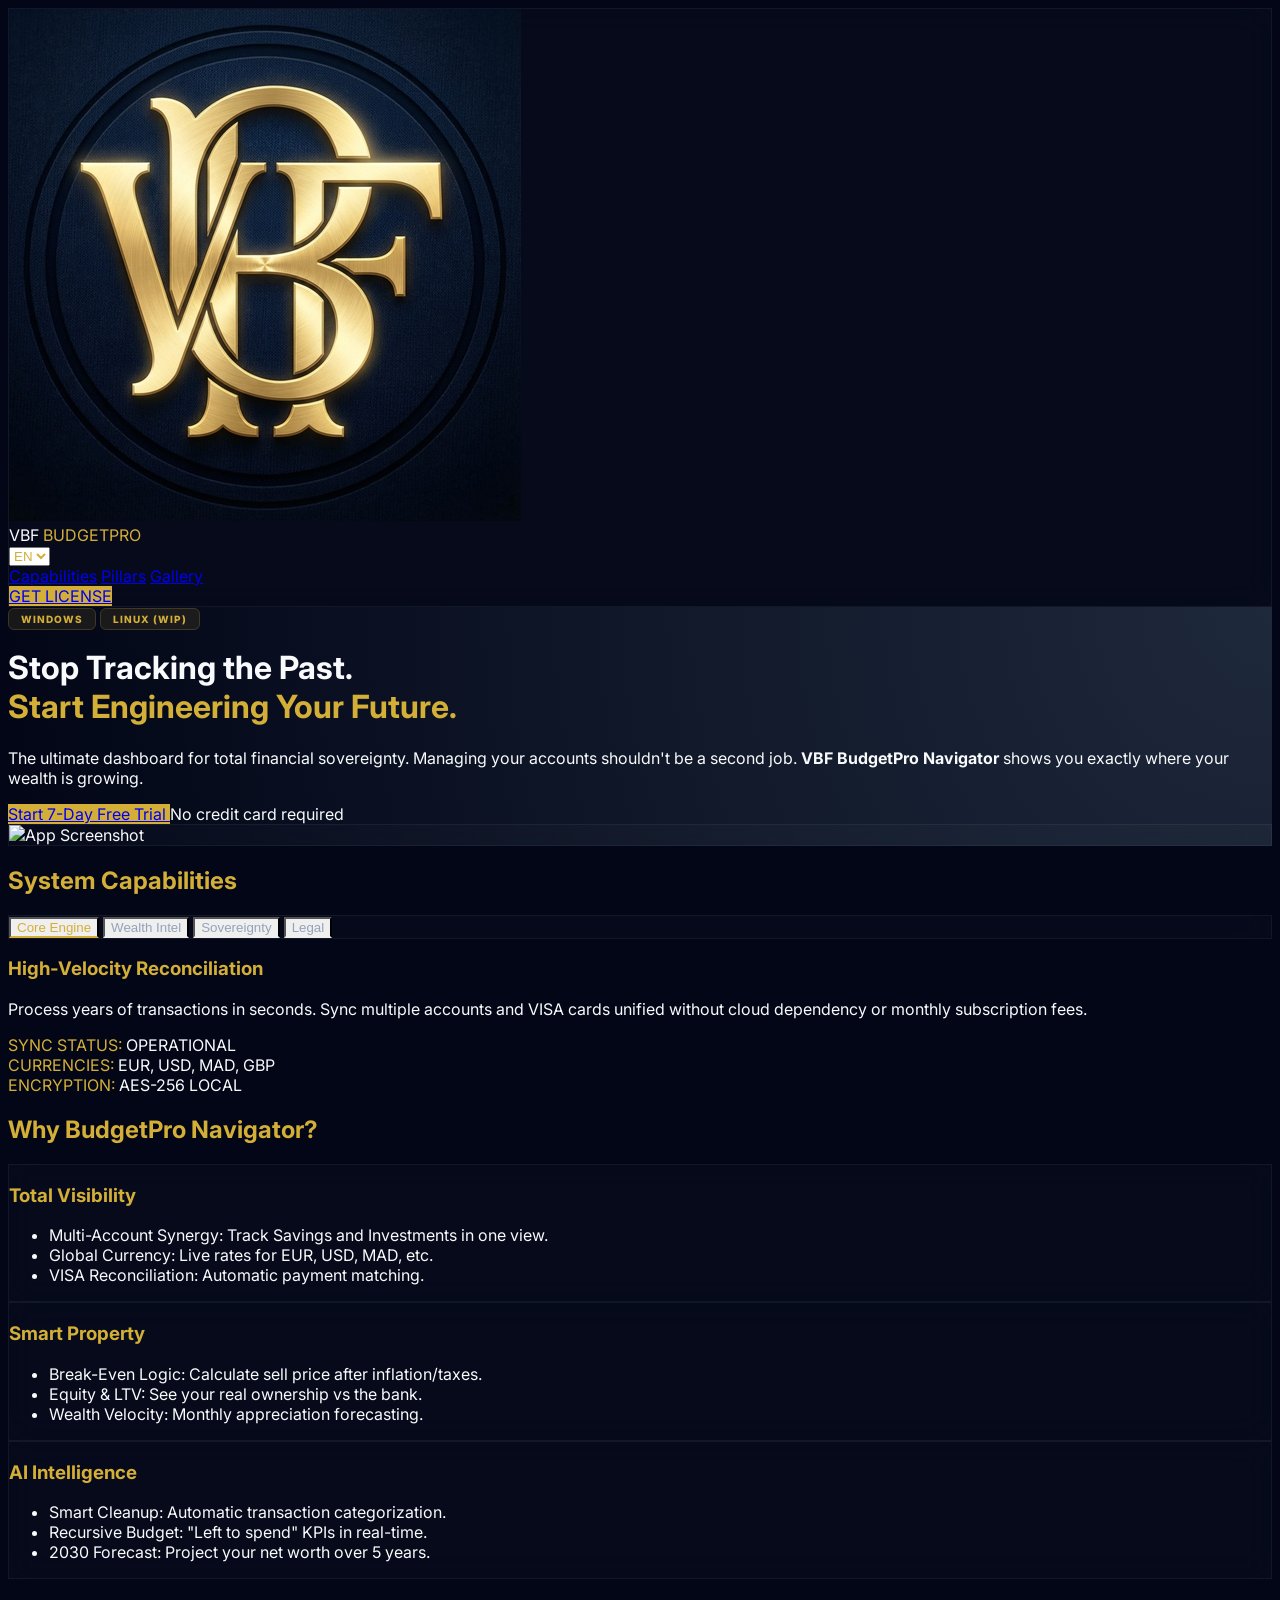
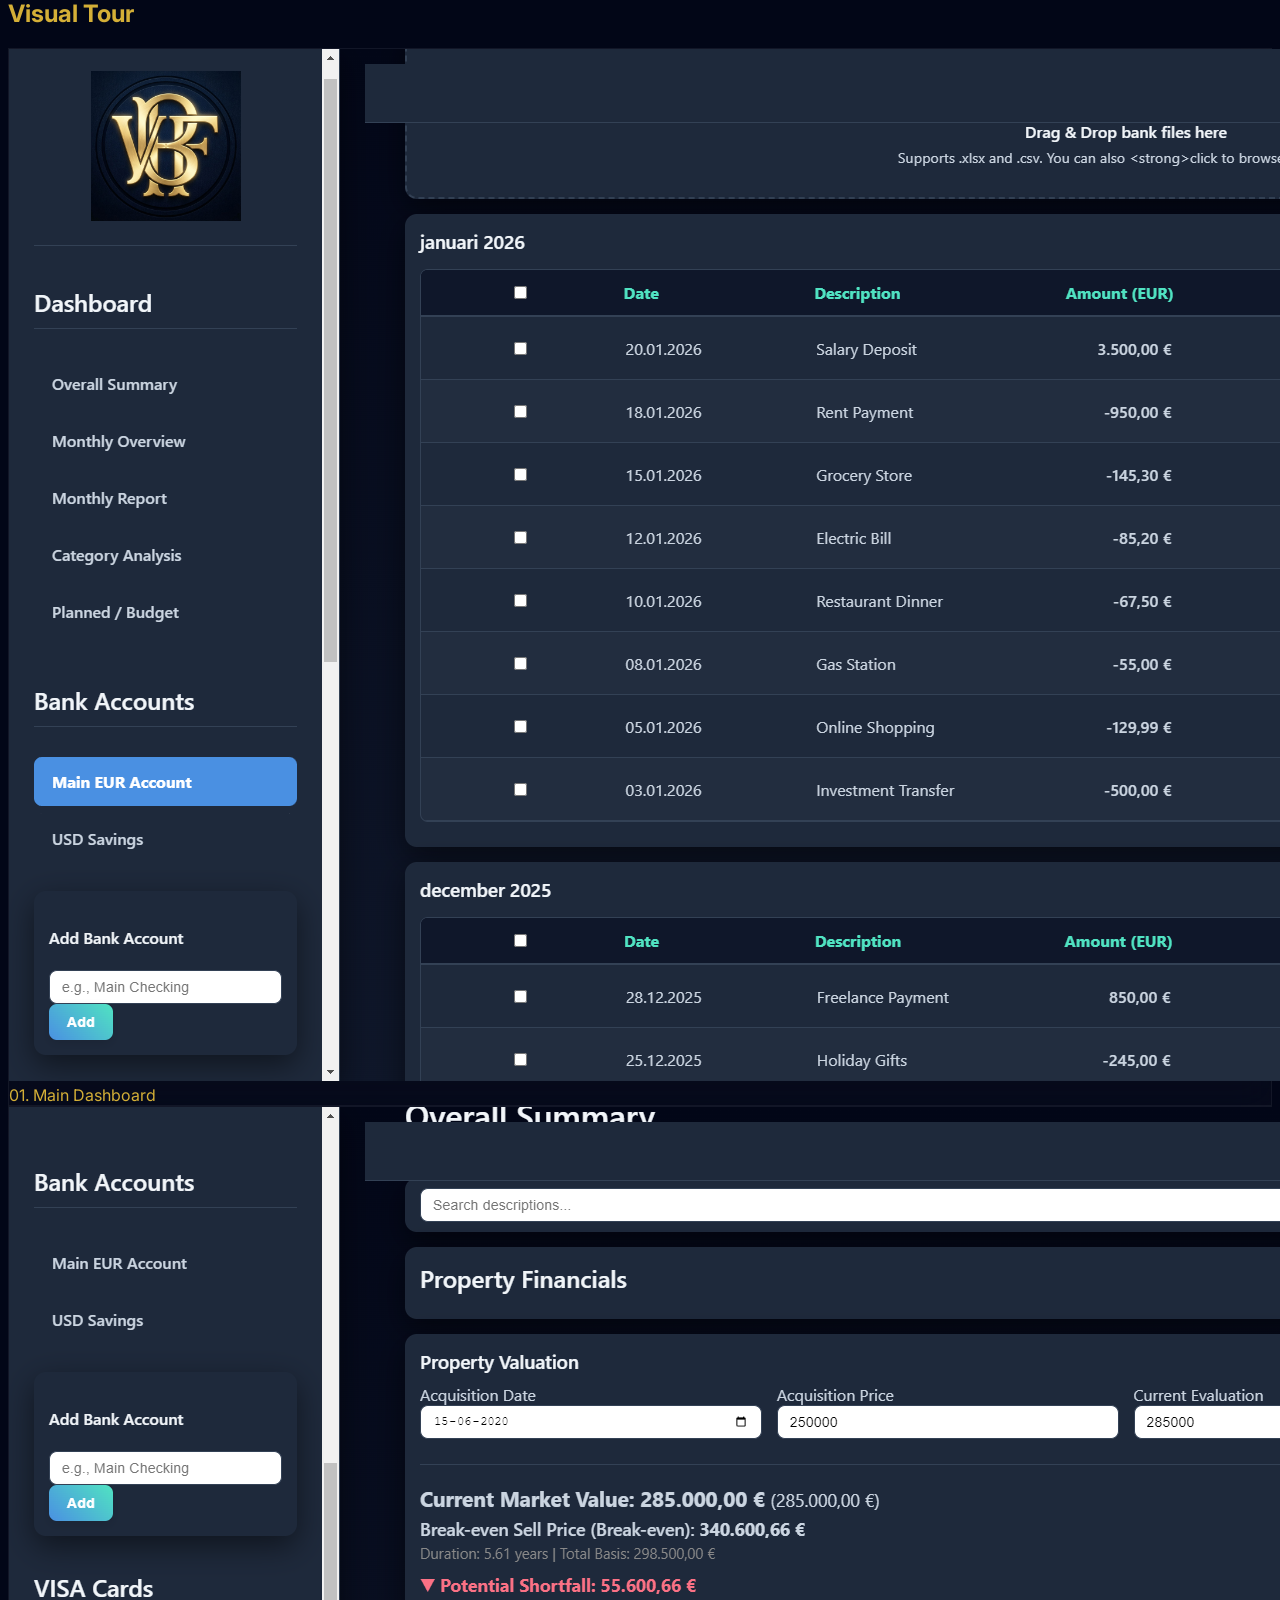
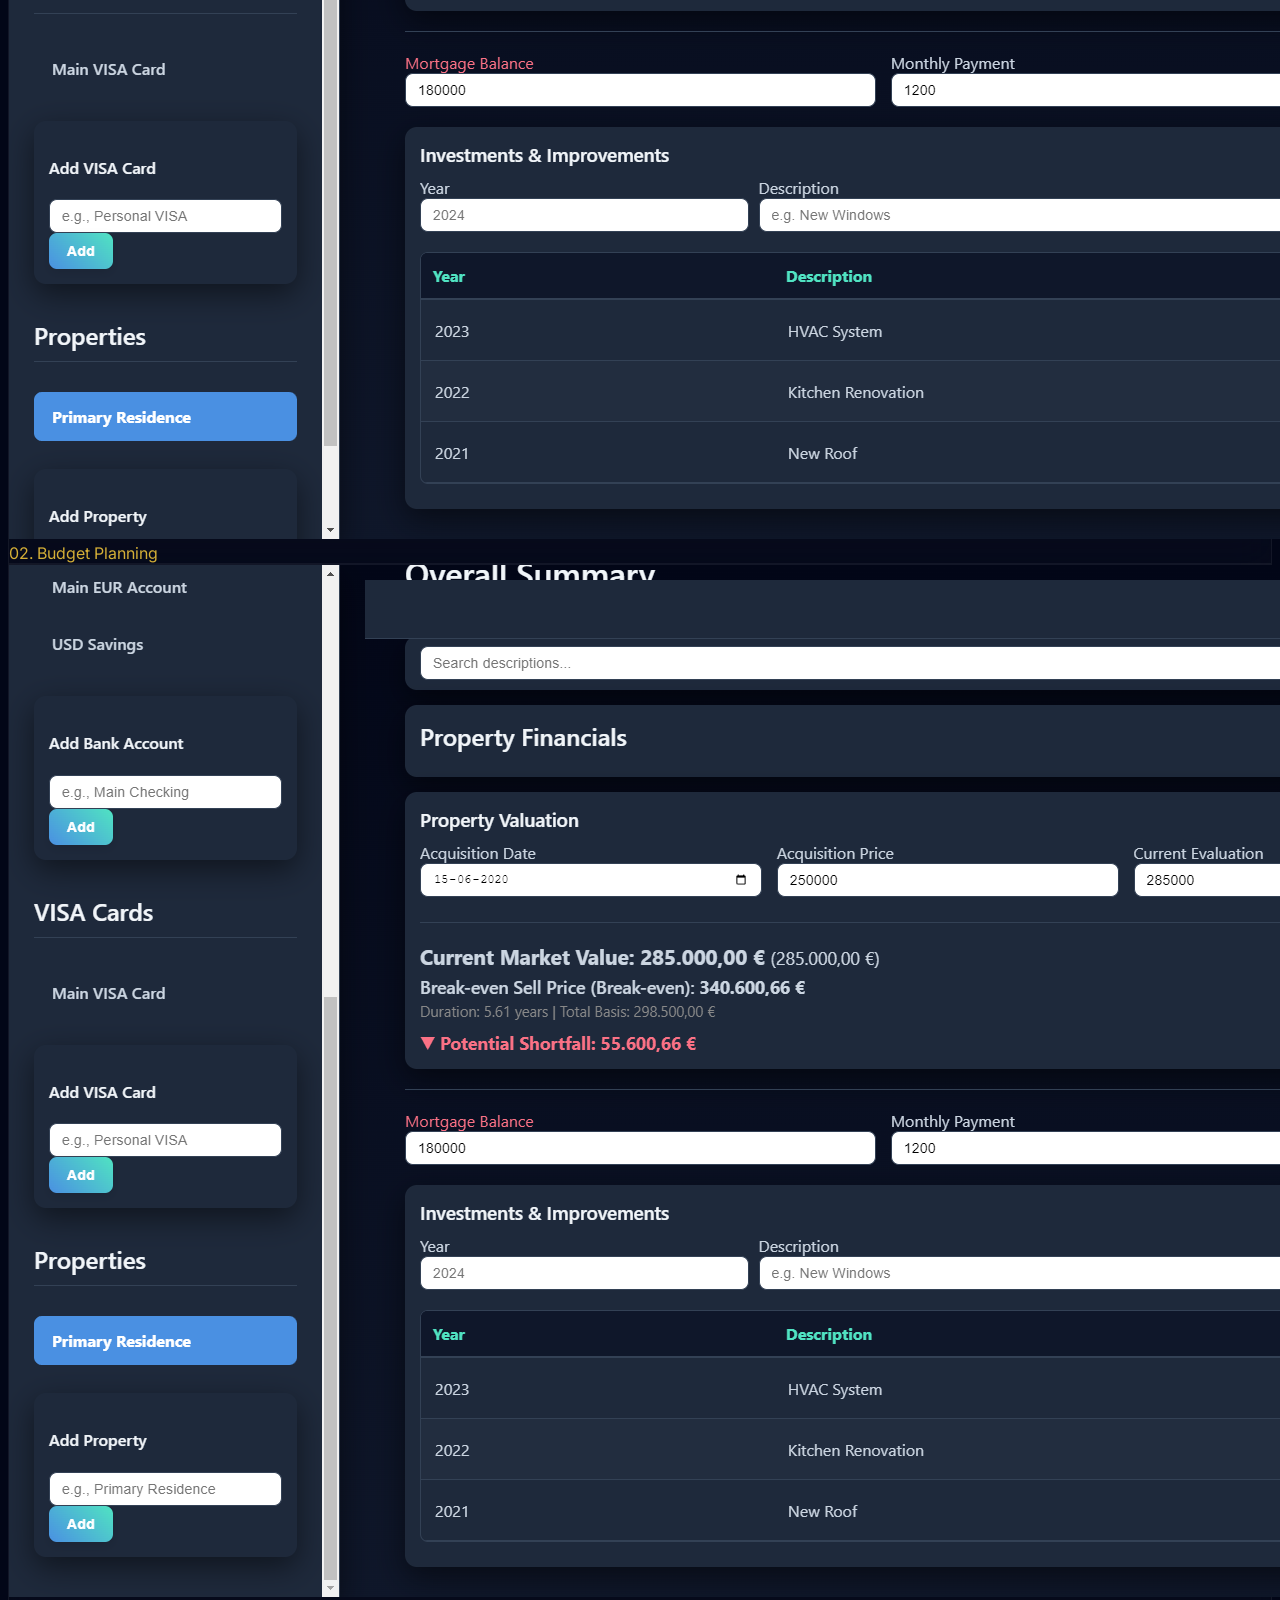
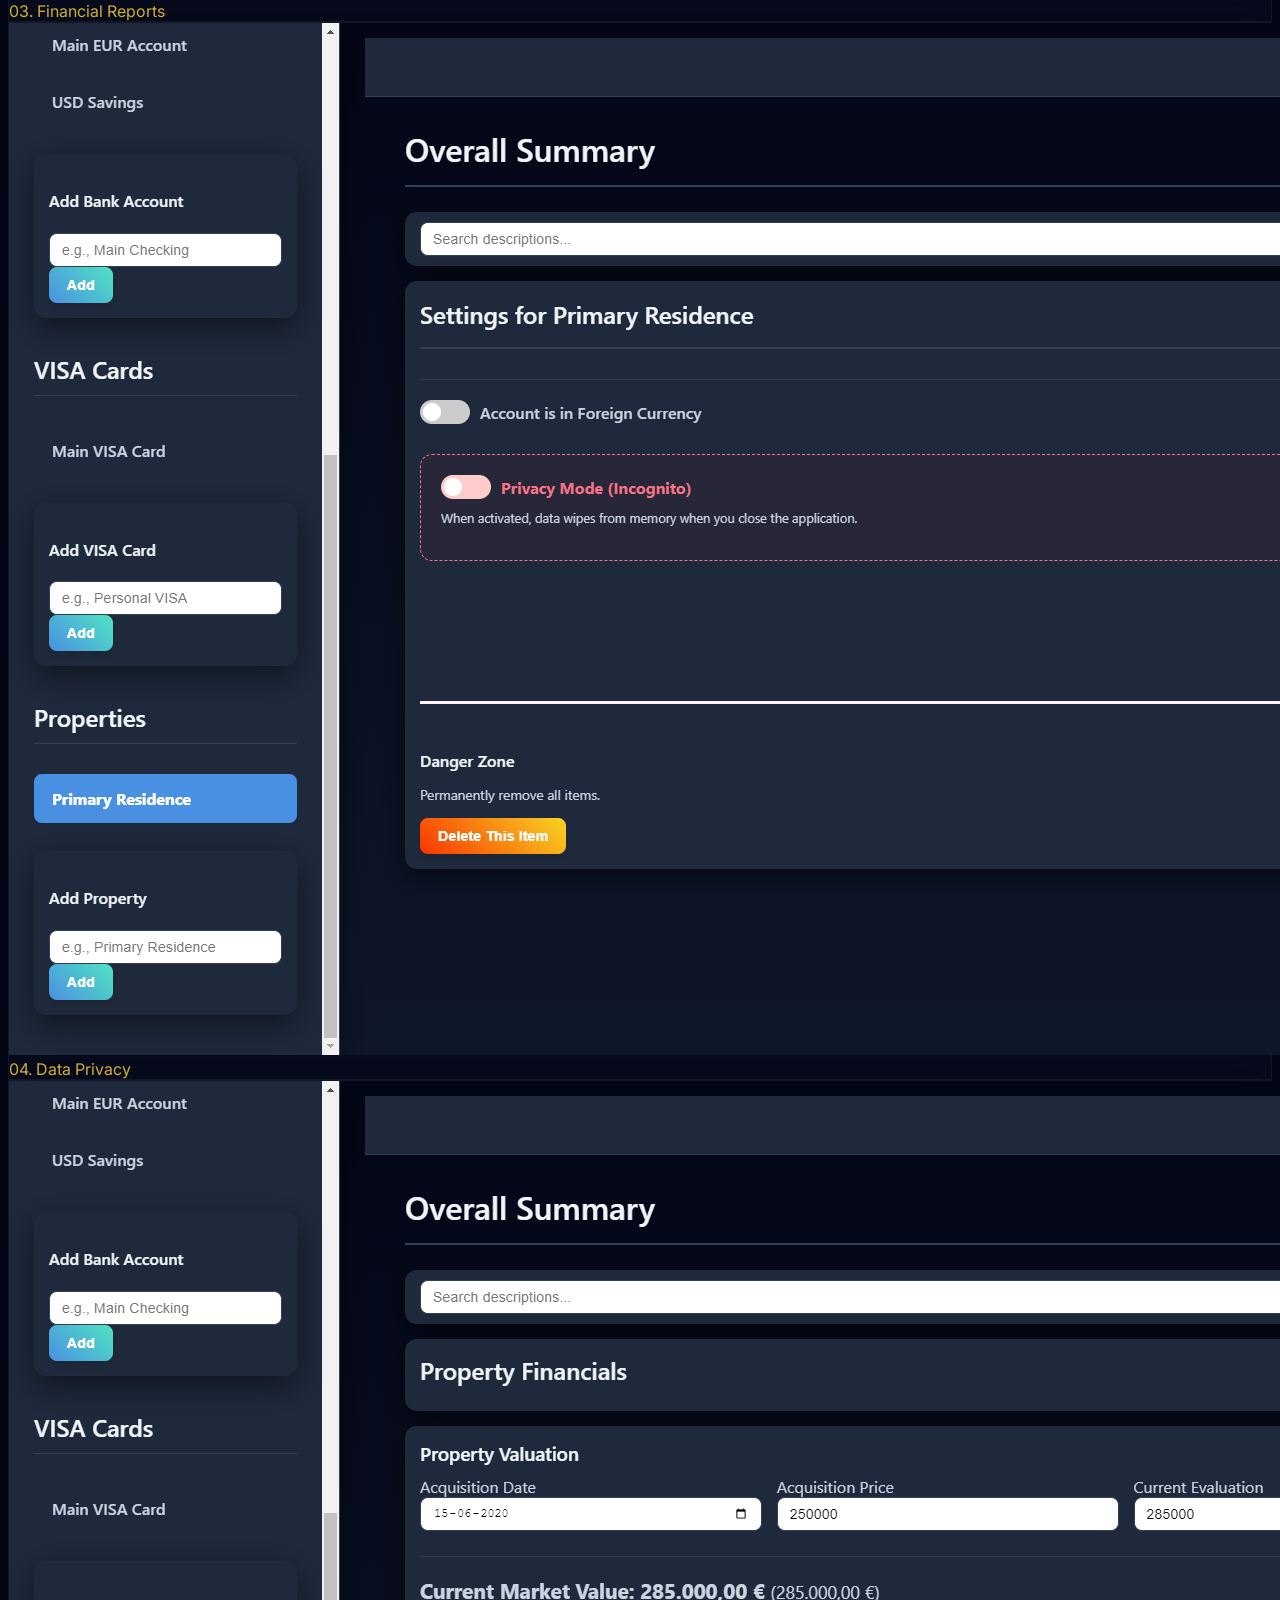
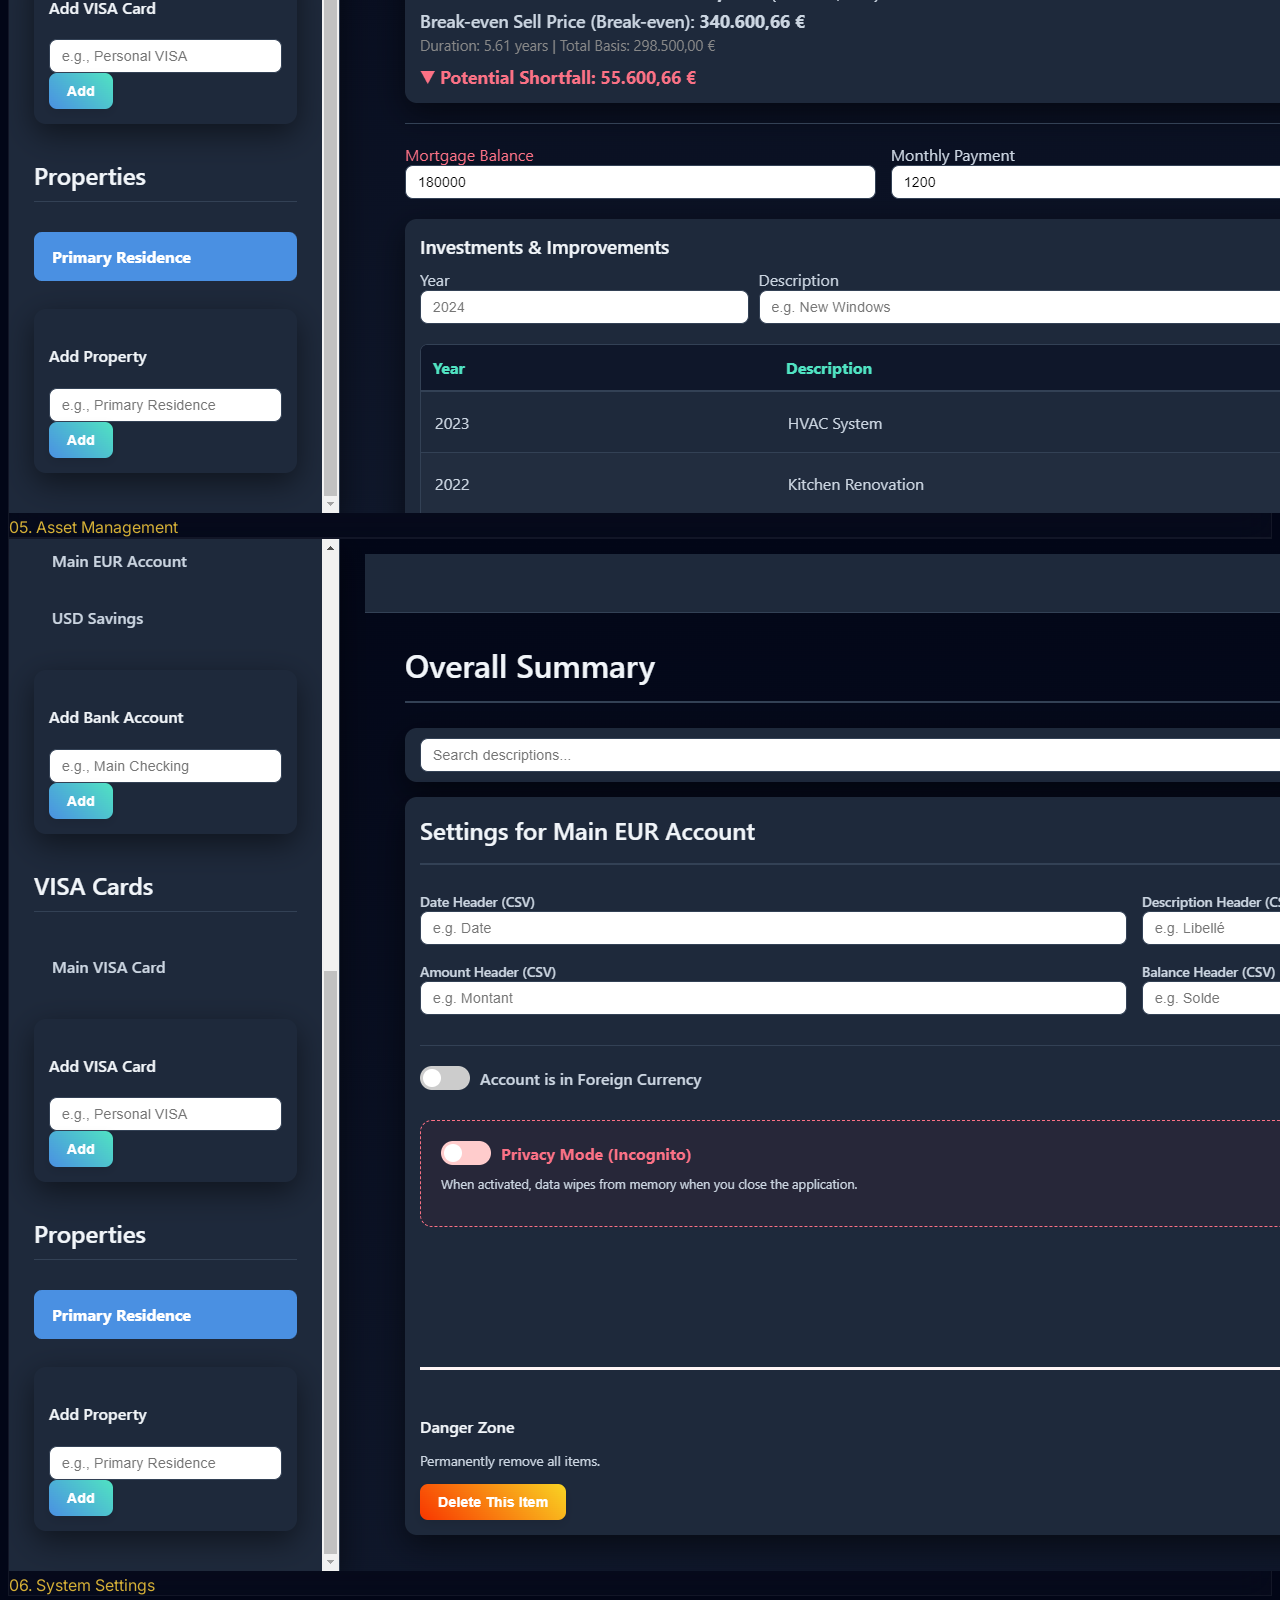
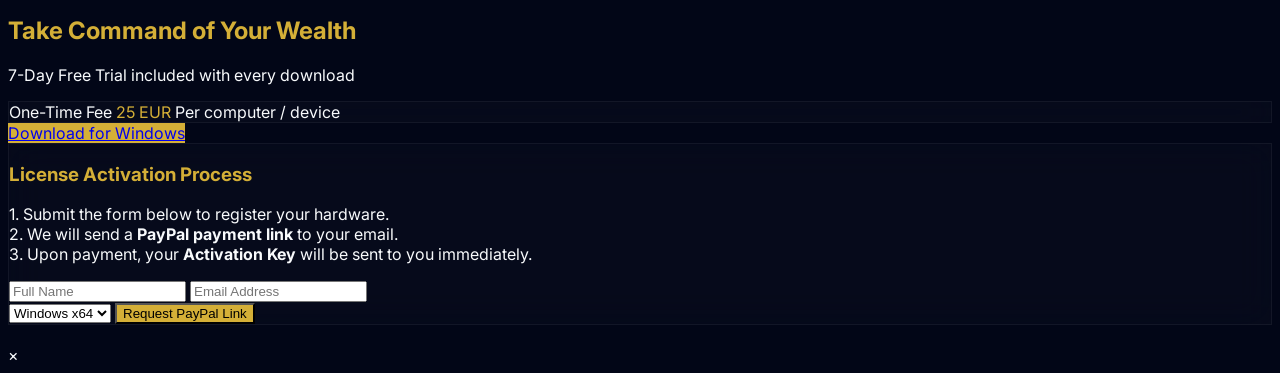
==== index.html @ 4b0bce94 "Update index.html" ====
<!DOCTYPE html>
<html lang="en">
<head>
  <meta charset="UTF-8">
  <meta name="viewport" content="width=device-width, initial-scale=1.0">
  <title>VBF BudgetPro Navigator | Financial Sovereignty</title>
  <script src="https://cdn.tailwindcss.com"></script>
  <link href="https://fonts.googleapis.com/css2?family=Inter:wght@300;400;500;600;700;800&display=swap" rel="stylesheet">
  <link rel="stylesheet" href="https://cdnjs.cloudflare.com/ajax/libs/animate.css/4.1.1/animate.min.css"/>
  <style>
    :root { --gold: #d4af37; --navy-deep: #020617; --navy-light: #1e293b; }
    body { font-family: 'Inter', sans-serif; background-color: var(--navy-deep); color: #f8fafc; scroll-behavior: smooth; }
    .gold-text { color: var(--gold); }
    .gold-bg { background-color: var(--gold); }
    .glass { background: rgba(255, 255, 255, 0.02); backdrop-filter: blur(16px); border: 1px solid rgba(255, 255, 255, 0.05); }
    .hero-gradient { background: radial-gradient(circle at top right, #1e293b, #020617); }
    .card-hover:hover { transform: translateY(-10px); border-color: var(--gold); box-shadow: 0 20px 40px -10px rgba(0,0,0,0.7); }
    .platform-badge { background: rgba(212, 175, 55, 0.1); border: 1px solid rgba(212, 175, 55, 0.2); color: var(--gold); padding: 4px 12px; border-radius: 6px; font-size: 10px; font-weight: 800; text-transform: uppercase; letter-spacing: 1px; }
    
    .tab-content { display: none; }
    .tab-content.active { display: block; }
    .tab-btn { border-bottom: 2px solid transparent; color: #94a3b8; cursor: pointer; }
    .tab-btn.active { border-bottom: 2px solid var(--gold); color: var(--gold); }

    .legal-scroll::-webkit-scrollbar { width: 4px; }
    .legal-scroll::-webkit-scrollbar-track { background: rgba(255,255,255,0.05); }
    .legal-scroll::-webkit-scrollbar-thumb { background: var(--gold); border-radius: 10px; }
  </style>
</head>
<body>

  <!-- NAVIGATION -->
  <nav class="fixed w-full top-0 z-50 glass border-b border-white/5">
    <div class="max-w-7xl mx-auto px-6 py-4 flex justify-between items-center">
      <div class="flex items-center gap-4">
        <img src="logo.png" alt="VBF" class="w-10 h-10 rounded-lg">
        <div class="hidden sm:block leading-none">
          <span class="text-lg font-black tracking-tighter uppercase block">VBF</span>
          <span class="text-[10px] gold-text font-bold tracking-[0.3em]">BUDGETPRO</span>
        </div>
      </div>
      <div class="flex items-center gap-4 sm:gap-6">
        <!-- LANGUAGE SWITCHER -->
        <select onchange="location = this.value;" class="bg-white/5 border border-white/10 text-[10px] font-bold uppercase gold-text px-2 py-1 rounded outline-none cursor-pointer">
          <option value="index.html" selected>EN</option>
          <option value="fr.html">FR</option>
          <option value="de.html">DE</option>
          <option value="es.html">ES</option>
          <option value="pt.html">PT</option>
        </select>
        <div class="hidden lg:flex gap-8 text-[11px] font-bold uppercase tracking-widest text-gray-400">
          <a href="#features" class="hover:text-white transition">Capabilities</a>
          <a href="#pillars" class="hover:text-white transition">Pillars</a>
          <a href="#screenshots" class="hover:text-white transition">Gallery</a>
        </div>
        <a href="#license" class="px-5 py-2 gold-bg text-black rounded font-black text-[11px] uppercase hover:scale-105 transition">GET LICENSE</a>
      </div>
    </div>
  </nav>

  <!-- HERO SECTION -->
  <header class="pt-32 pb-32 px-6 hero-gradient relative">
    <div class="max-w-7xl mx-auto grid lg:grid-cols-2 gap-16 items-center">
      <div class="animate__animated animate__fadeInLeft">
        <div class="flex gap-2 mb-6">
          <span class="platform-badge">Windows</span>
          <span class="platform-badge opacity-50 grayscale cursor-not-allowed">Linux (WIP)</span>
        </div>
        <h1 class="text-5xl md:text-6xl font-black mb-8 leading-[0.9] uppercase">
          Stop Tracking the Past.<br>
          <span class="gold-text">Start Engineering Your Future.</span>
        </h1>
        <p class="text-gray-400 text-lg leading-relaxed mb-10 max-w-lg">
          The ultimate dashboard for total financial sovereignty. Managing your accounts shouldn't be a second job. <b>VBF BudgetPro Navigator</b> shows you exactly where your wealth is growing.
        </p>
        <div class="flex flex-col sm:flex-row gap-4 items-center">
          <a href="#cta" class="gold-bg text-black px-8 py-4 rounded font-black uppercase text-sm shadow-xl hover:bg-yellow-500 transition w-full sm:w-auto text-center">
            Start 7-Day Free Trial
          </a>
          <span class="text-[10px] text-gray-500 uppercase tracking-widest font-bold italic">No credit card required</span>
        </div>
      </div>

      <div class="animate__animated animate__fadeInRight relative">
        <div class="absolute inset-0 bg-yellow-500/20 blur-[100px] rounded-full"></div>
        <div class="glass p-4 rounded-[2rem] border-white/10 relative z-10 shadow-2xl min-h-[300px] flex items-center justify-center">
          <img src="https://images.unsplash.com/photo-1460925895917-afdab827c52f?q=80&w=1000&auto=format&fit=crop" 
               alt="App Screenshot" class="rounded-2xl border border-gold w-full h-auto">
        </div>
      </div>
    </div>
  </header>

  <!-- CAPABILITIES (TABS) -->
  <section id="features" class="max-w-5xl mx-auto px-6 py-20">
    <h2 class="text-3xl md:text-4xl font-black mb-10 gold-text uppercase text-center">System Capabilities</h2>
    
    <div class="glass rounded-3xl p-2 mb-8 flex justify-center gap-1 sm:gap-4 overflow-x-auto">
      <button onclick="openTab(event, 'engine')" class="tab-btn active px-4 sm:px-6 py-3 text-[9px] sm:text-sm font-bold uppercase tracking-widest transition whitespace-nowrap">Core Engine</button>
      <button onclick="openTab(event, 'wealth')" class="tab-btn px-4 sm:px-6 py-3 text-[9px] sm:text-sm font-bold uppercase tracking-widest transition whitespace-nowrap">Wealth Intel</button>
      <button onclick="openTab(event, 'privacy')" class="tab-btn px-4 sm:px-6 py-3 text-[9px] sm:text-sm font-bold uppercase tracking-widest transition whitespace-nowrap">Sovereignty</button>
      <button onclick="openTab(event, 'legal')" class="tab-btn px-4 sm:px-6 py-3 text-[9px] sm:text-sm font-bold uppercase tracking-widest transition whitespace-nowrap">Legal</button>
    </div>

    <!-- Engine Tab -->
    <div id="engine" class="tab-content active animate__animated animate__fadeIn">
      <div class="grid md:grid-cols-2 gap-8 items-center bg-white/5 p-10 rounded-3xl border border-white/10">
        <div>
          <h3 class="text-2xl font-bold mb-4 gold-text uppercase">High-Velocity Reconciliation</h3>
          <p class="text-gray-300">Process years of transactions in seconds. Sync multiple accounts and VISA cards unified without cloud dependency or monthly subscription fees.</p>
        </div>
        <div class="bg-black/40 p-6 rounded-xl border border-gold/20 font-mono text-xs text-center">
            <span class="gold-text">SYNC STATUS:</span> OPERATIONAL<br>
            <span class="gold-text">CURRENCIES:</span> EUR, USD, MAD, GBP<br>
            <span class="gold-text">ENCRYPTION:</span> AES-256 LOCAL
        </div>
      </div>
    </div>

    <!-- Wealth Tab -->
    <div id="wealth" class="tab-content animate__animated animate__fadeIn">
      <div class="grid md:grid-cols-2 gap-8 items-center bg-white/5 p-10 rounded-3xl border border-white/10">
        <div>
          <h3 class="text-2xl font-bold mb-4 gold-text uppercase">Property Velocity</h3>
          <p class="text-gray-300">Track equity, appreciation, and break-even points. Visualize exactly when your property investments become pure profit assets for your 2030 plan.</p>
        </div>
        <div class="bg-black/40 p-6 rounded-xl border border-gold/20 text-center py-10">
            <span class="text-5xl font-black gold-text">2030</span>
            <p class="text-[10px] uppercase tracking-[0.3em] mt-2">Freedom Horizon</p>
        </div>
      </div>
    </div>

    <!-- Sovereignty Tab -->
    <div id="privacy" class="tab-content animate__animated animate__fadeIn">
      <div class="grid md:grid-cols-2 gap-8 items-center bg-white/5 p-10 rounded-3xl border border-white/10">
        <div>
          <h3 class="text-2xl font-bold mb-4 gold-text uppercase">Zero-Knowledge Storage</h3>
          <p class="text-gray-300">Your financial history never leaves your hardware. Local-first encryption means zero tracking, zero cloud leaks, and zero corporate surveillance.</p>
        </div>
        <div class="flex justify-center">
            <div class="w-20 h-20 border-2 border-gold rounded-full flex items-center justify-center animate-pulse text-2xl">🔒</div>
        </div>
      </div>
    </div>

    <!-- LEGAL TAB (100% COMPLETE) -->
    <div id="legal" class="tab-content animate__animated animate__fadeIn">
      <div class="bg-white/5 p-8 sm:p-10 rounded-3xl border border-white/10">
        <h3 class="text-2xl font-bold mb-6 gold-text uppercase text-center">Privacy Policy & Licensing</h3>
        <div class="legal-scroll max-h-[500px] overflow-y-auto pr-4 text-sm leading-relaxed text-gray-300 space-y-6">
          <p><strong>Effective Date:</strong> January 25, 2026<br><strong>Last Updated:</strong> January 25, 2026</p>
          
          <h4 class="text-lg font-bold gold-text uppercase">1. Overview</h4>
          <p>BudgetPro Navigator is committed to protecting your privacy. This policy explains our data practices for the desktop application ("the App").</p>

          <h4 class="text-lg font-bold gold-text uppercase">2. Data Storage</h4>
          <p><strong>All data is stored locally on your device.</strong> BudgetPro Navigator does not send data to external servers, upload to the cloud, or transmit financial info over the internet.</p>

          <h4 class="text-lg font-bold gold-text uppercase">3. Data Collection</h4>
          <p><strong>We collect NO data.</strong> The App operates entirely offline. <strong>What we don't collect:</strong> Names, emails, bank credentials, transaction data, location, or usage analytics.</p>

          <h4 class="text-lg font-bold gold-text uppercase">4. Security</h4>
          <p>Protected by Local Storage, No Internet dependency, No Third-party access, and 100% user control over data deletion.</p>

          <h4 class="text-lg font-bold gold-text uppercase">5. User Rights</h4>
          <p>You have the right to Access, Export, and Delete all information within the application at any time.</p>

          <h4 class="text-lg font-bold gold-text uppercase">6. Licensing & Trial</h4>
          <p>The App includes a <strong>7-day free trial</strong>. After the trial, a <strong>one-time lifetime fee of 25 EUR per computer</strong> is required. Licenses are tied to the hardware ID of your device.</p>

          <h4 class="text-lg font-bold gold-text uppercase">7. Contact Information</h4>
          <p>Email: <span class="gold-text">usethis1234@proton.me</span><br>Developer: VBF PRO</p>

          <div class="border-t border-white/10 pt-4 italic text-center text-gold">
            "Your financial data is yours alone. We don't see it, we don't store it, and we don't share it."
          </div>
        </div>
      </div>
    </div>
  </section>

  <!-- PILLARS SECTION -->
  <section id="pillars" class="max-w-5xl mx-auto px-6 py-20">
    <h2 class="text-3xl md:text-4xl font-black mb-10 gold-text uppercase text-center">Why BudgetPro Navigator?</h2>
    <div class="grid md:grid-cols-3 gap-8">
      <div class="glass p-8 rounded-xl border border-gold card-hover">
        <h3 class="text-xl font-bold mb-4 gold-text uppercase">Total Visibility</h3>
        <ul class="list-disc ml-5 text-gray-300 text-sm space-y-2">
          <li>Multi-Account Synergy: Track Savings and Investments in one view.</li>
          <li>Global Currency: Live rates for EUR, USD, MAD, etc.</li>
          <li>VISA Reconciliation: Automatic payment matching.</li>
        </ul>
      </div>
      <div class="glass p-8 rounded-xl border border-gold card-hover">
        <h3 class="text-xl font-bold mb-4 gold-text uppercase">Smart Property</h3>
        <ul class="list-disc ml-5 text-gray-300 text-sm space-y-2">
          <li>Break-Even Logic: Calculate sell price after inflation/taxes.</li>
          <li>Equity & LTV: See your real ownership vs the bank.</li>
          <li>Wealth Velocity: Monthly appreciation forecasting.</li>
        </ul>
      </div>
      <div class="glass p-8 rounded-xl border border-gold card-hover">
        <h3 class="text-xl font-bold mb-4 gold-text uppercase">AI Intelligence</h3>
        <ul class="list-disc ml-5 text-gray-300 text-sm space-y-2">
          <li>Smart Cleanup: Automatic transaction categorization.</li>
          <li>Recursive Budget: "Left to spend" KPIs in real-time.</li>
          <li>2030 Forecast: Project your net worth over 5 years.</li>
        </ul>
      </div>
    </div>
  </section>

  <!-- VISUAL TOUR (SMART Magnifier) -->
  <section id="screenshots" class="max-w-6xl mx-auto px-6 py-20">
    <h2 class="text-3xl font-black mb-10 gold-text uppercase text-center">Visual Tour</h2>
    <div class="grid gap-6 md:grid-cols-3 sm:grid-cols-2">
      <div class="glass p-3 rounded-xl border border-white/10 card-hover cursor-pointer" onclick="showModal(this)">
        <img src="screenshot-1-dashboard.png" alt="Dashboard" class="rounded-lg mb-2 w-full h-auto">
        <span class="text-[10px] font-bold gold-text uppercase tracking-widest text-center block">01. Main Dashboard</span>
      </div>
      <div class="glass p-3 rounded-xl border border-white/10 card-hover cursor-pointer" onclick="showModal(this)">
        <img src="screenshot-2-budgets.png" alt="Budgets" class="rounded-lg mb-2 w-full h-auto">
        <span class="text-[10px] font-bold gold-text uppercase tracking-widest text-center block">02. Budget Planning</span>
      </div>
      <div class="glass p-3 rounded-xl border border-white/10 card-hover cursor-pointer" onclick="showModal(this)">
        <img src="screenshot-3-reports.png" alt="Reports" class="rounded-lg mb-2 w-full h-auto">
        <span class="text-[10px] font-bold gold-text uppercase tracking-widest text-center block">03. Financial Reports</span>
      </div>
      <div class="glass p-3 rounded-xl border border-white/10 card-hover cursor-pointer" onclick="showModal(this)">
        <img src="screenshot-4-privacy.png" alt="Privacy" class="rounded-lg mb-2 w-full h-auto">
        <span class="text-[10px] font-bold gold-text uppercase tracking-widest text-center block">04. Data Privacy</span>
      </div>
      <div class="glass p-3 rounded-xl border border-white/10 card-hover cursor-pointer" onclick="showModal(this)">
        <img src="screenshot-5-property.png" alt="Property" class="rounded-lg mb-2 w-full h-auto">
        <span class="text-[10px] font-bold gold-text uppercase tracking-widest text-center block">05. Asset Management</span>
      </div>
      <div class="glass p-3 rounded-xl border border-white/10 card-hover cursor-pointer" onclick="showModal(this)">
        <img src="screenshot-6-account-settings.png" alt="Settings" class="rounded-lg mb-2 w-full h-auto">
        <span class="text-[10px] font-bold gold-text uppercase tracking-widest text-center block">06. System Settings</span>
      </div>
    </div>
  </section>

  <!-- CTA & LICENSING (PAYPAL PROCESS) -->
  <section id="cta" class="max-w-3xl mx-auto px-6 py-20 text-center">
    <h2 class="text-4xl font-black mb-2 gold-text uppercase">Take Command of Your Wealth</h2>
    <p class="text-gray-400 mb-8 uppercase tracking-widest text-xs">7-Day Free Trial included with every download</p>
    
    <div class="inline-block glass p-1 border border-gold/30 rounded-2xl mb-10">
      <div class="bg-white/5 px-10 py-6 rounded-xl">
         <span class="block text-gray-400 text-xs uppercase mb-1">One-Time Fee</span>
         <span class="text-5xl font-black gold-text">25 EUR</span>
         <span class="block text-gray-500 text-[10px] mt-2 italic">Per computer / device</span>
      </div>
    </div>

    <div class="mb-16">
      <a href="https://github.com/VBFPRONavigator/vbf-budget-pro/releases/download/VBFPROnavigator/BudgetPro.Navigator.Setup.1.0.0.exe" 
         download class="gold-bg text-black px-12 py-5 rounded font-black uppercase text-xl inline-block shadow-xl hover:scale-105 transition">
         Download for Windows
      </a>
    </div>
    
    <!-- LICENSE PROCESS FORM -->
    <div id="license" class="glass p-12 rounded-[3rem] text-left">
      <h3 class="text-2xl font-black mb-4 gold-text uppercase">License Activation Process</h3>
      <p class="text-gray-300 text-sm mb-8 leading-relaxed">
        1. Submit the form below to register your hardware.<br>
        2. We will send a <strong>PayPal payment link</strong> to your email.<br>
        3. Upon payment, your <strong>Activation Key</strong> will be sent to you immediately.
      </p>

      <form action="https://formspree.io/f/xgolynoq" method="POST" class="space-y-4">
        <input type="hidden" name="_next" value="https://jpamvdd.github.io/vbf-budget-pro/thanks.html">
        <div class="grid md:grid-cols-2 gap-4">
          <input type="text" name="name" placeholder="Full Name" required class="w-full bg-white/5 border border-white/10 p-4 rounded-lg outline-none focus:border-gold transition">
          <input type="email" name="email" placeholder="Email Address" required class="w-full bg-white/5 border border-white/10 p-4 rounded-lg outline-none focus:border-gold transition">
        </div>
        <select name="platform" class="w-full bg-slate-900 border border-white/10 p-4 rounded-lg outline-none focus:border-gold">
            <option value="windows">Windows x64</option>
        </select>
        <button type="submit" class="w-full gold-bg text-black font-black py-4 rounded-lg uppercase hover:bg-yellow-500 transition shadow-lg">Request PayPal Link</button>
      </form>
    </div>
  </section>

  <!-- Magnification Modal -->
  <div id="modal" class="fixed inset-0 bg-black/95 z-[100] hidden items-center justify-center p-4 sm:p-10 cursor-pointer" onclick="this.style.display='none'">
    <img id="modal-img" src="" class="max-w-full max-h-full border-4 border-gold rounded-3xl shadow-2xl animate__animated animate__zoomIn animate__faster">
    <div class="absolute top-10 right-10 text-white text-5xl">&times;</div>
  </div>

  <!-- SCRIPTS -->
  <script>
    // Tab Switching
    function openTab(evt, tabName) {
      const contents = document.getElementsByClassName("tab-content");
      for (let i = 0; i < contents.length; i++) { contents[i].classList.remove("active"); }
      const buttons = document.getElementsByClassName("tab-btn");
      for (let i = 0; i < buttons.length; i++) { buttons[i].classList.remove("active"); }
      document.getElementById(tabName).classList.add("active");
      evt.currentTarget.classList.add("active");
    }

    // Modal (Smart Magnifier)
    function showModal(element) {
      const modal = document.getElementById('modal');
      const modalImg = document.getElementById('modal-img');
      const clickedImg = element.querySelector('img');
      if (clickedImg) {
        modalImg.src = clickedImg.src;
        modal.style.display = 'flex';
      }
    }

    // Escape Key Support
    document.addEventListener('keydown', function(event) {
      if (event.key === "Escape") { document.getElementById('modal').style.display = 'none'; }
    });
  </script>
</body>
</html>
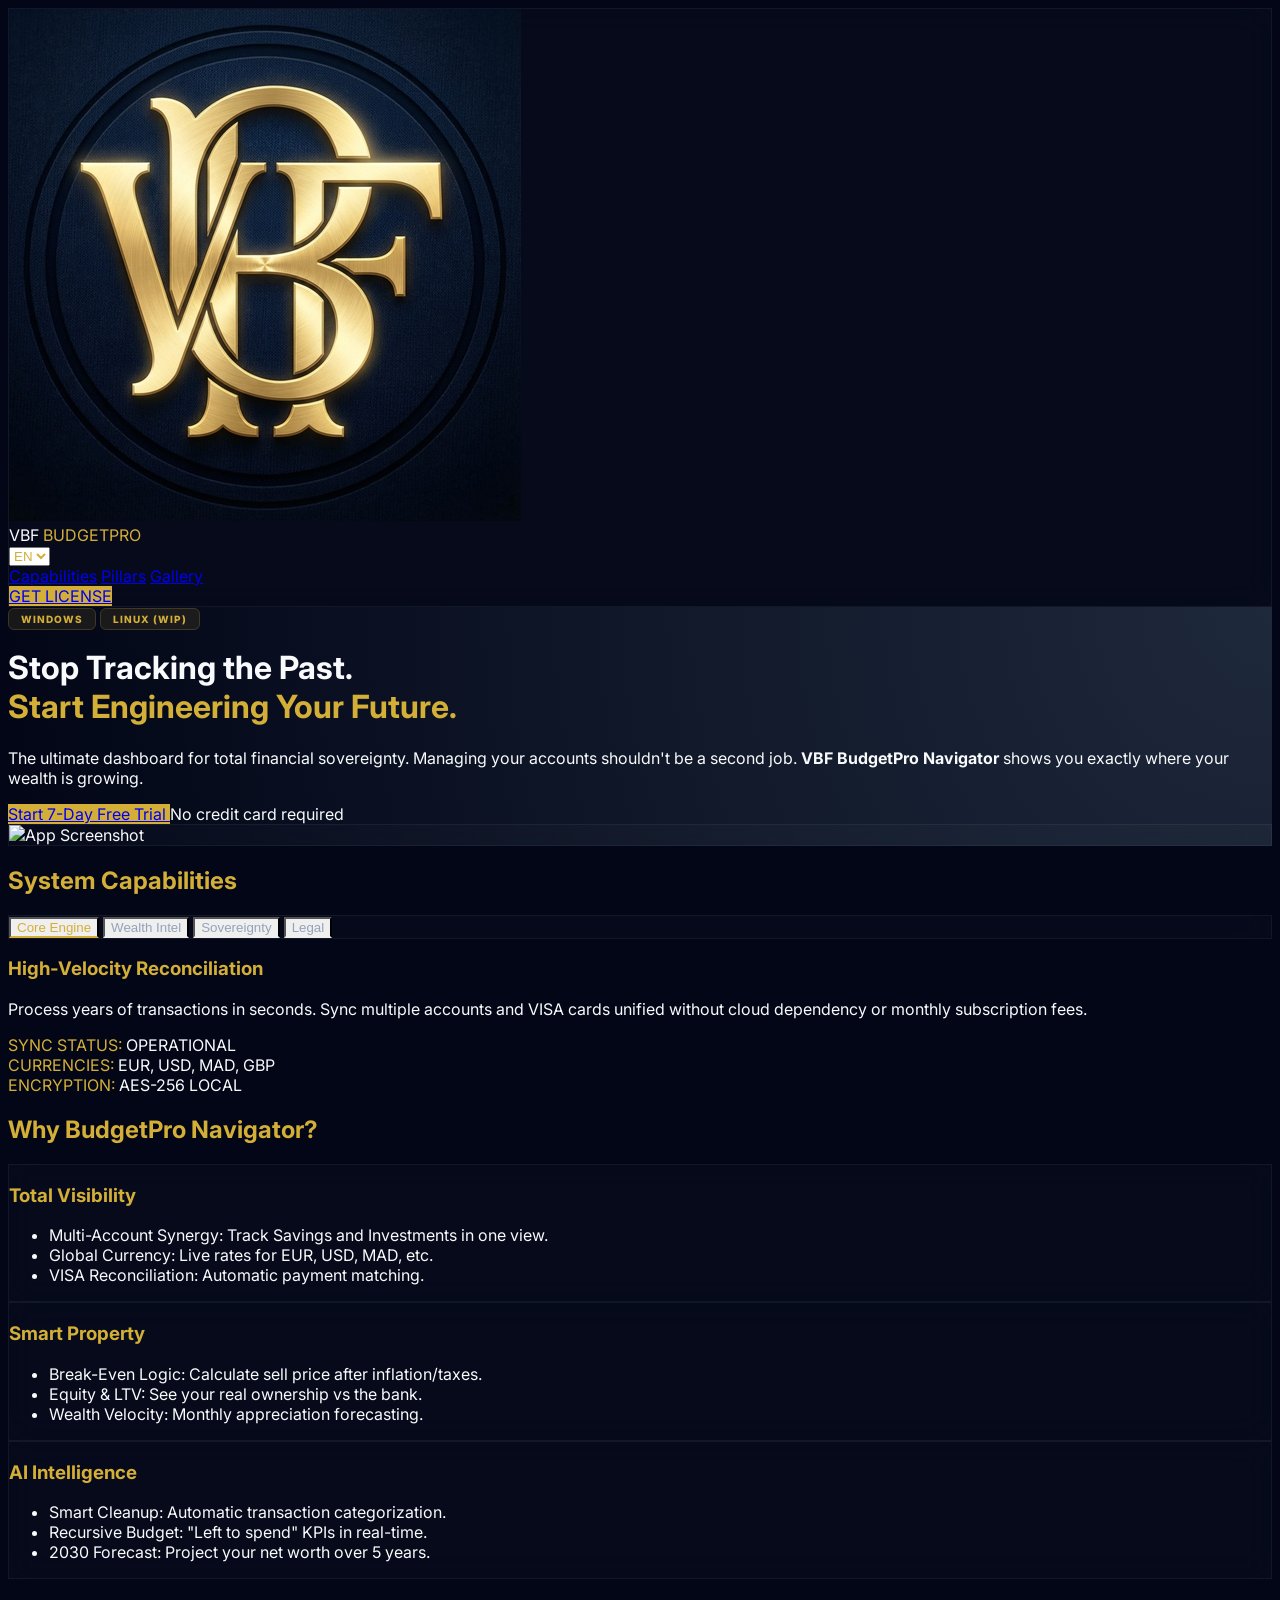
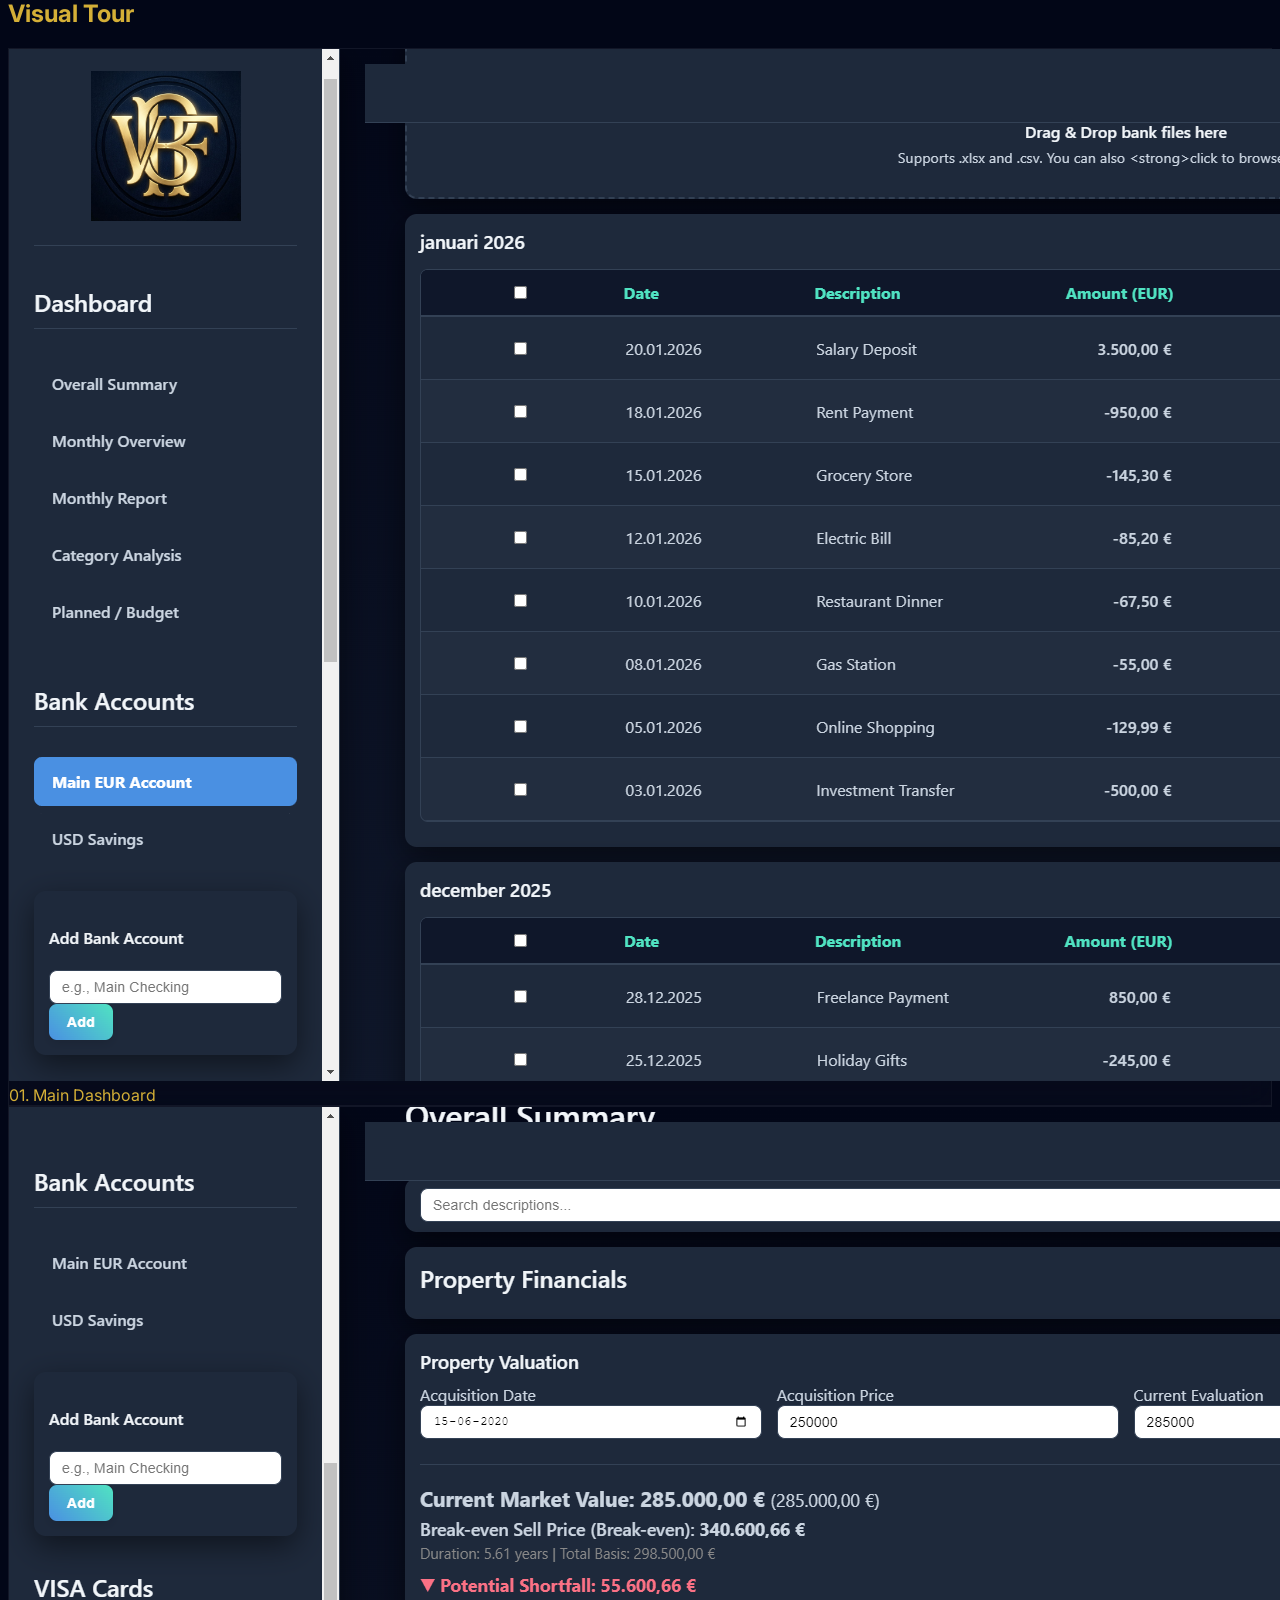
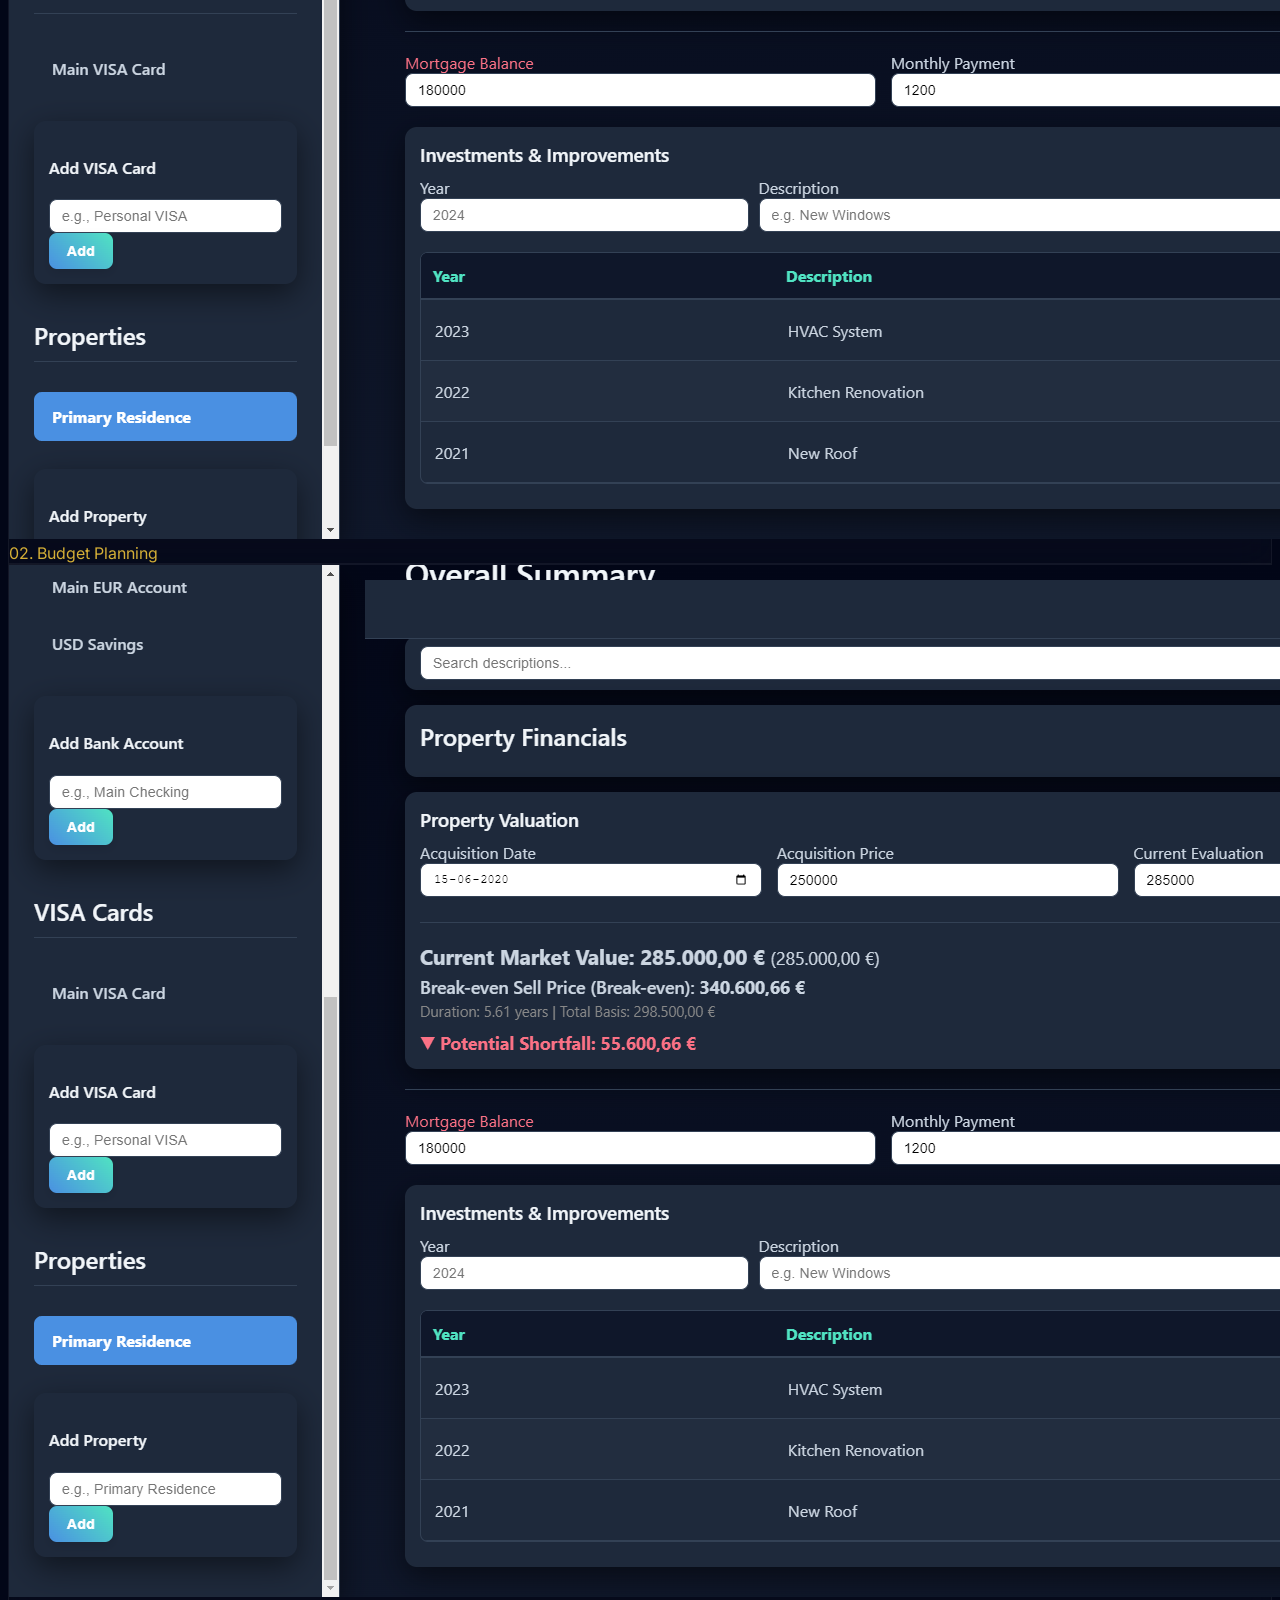
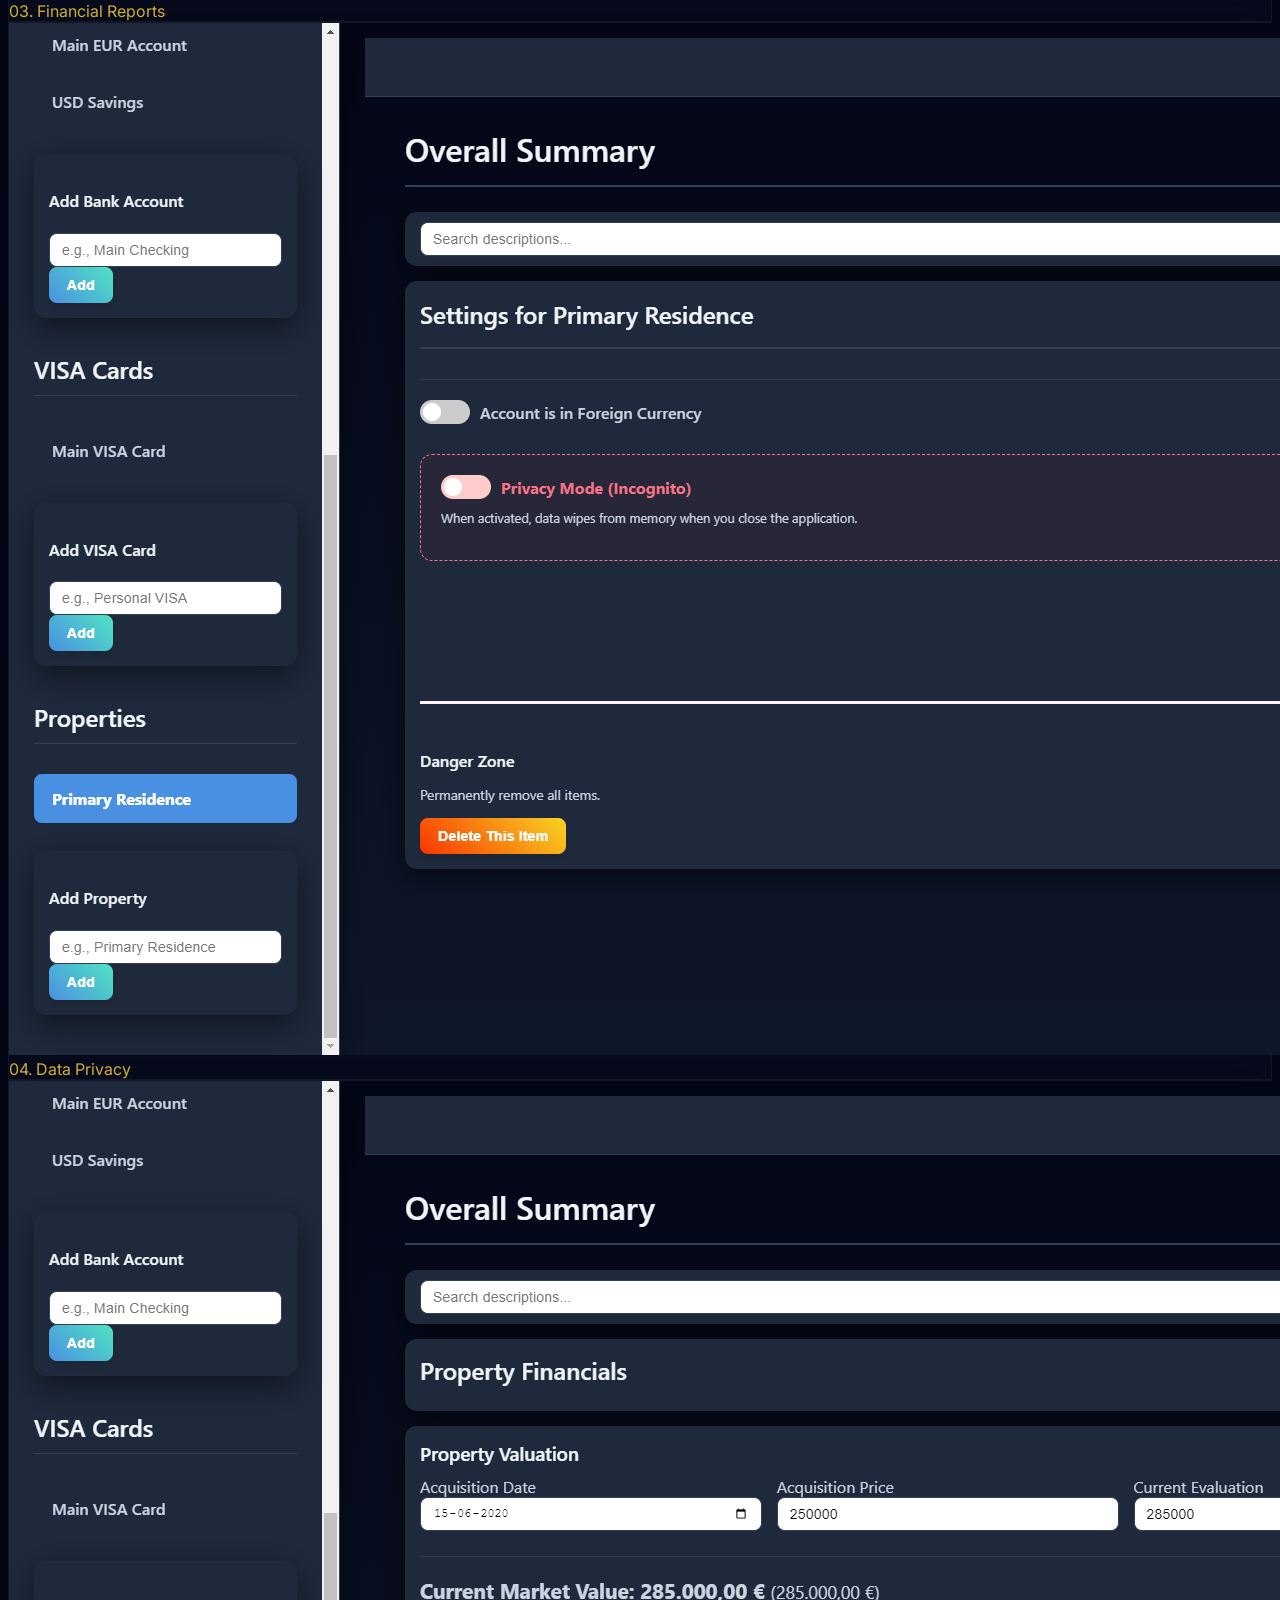
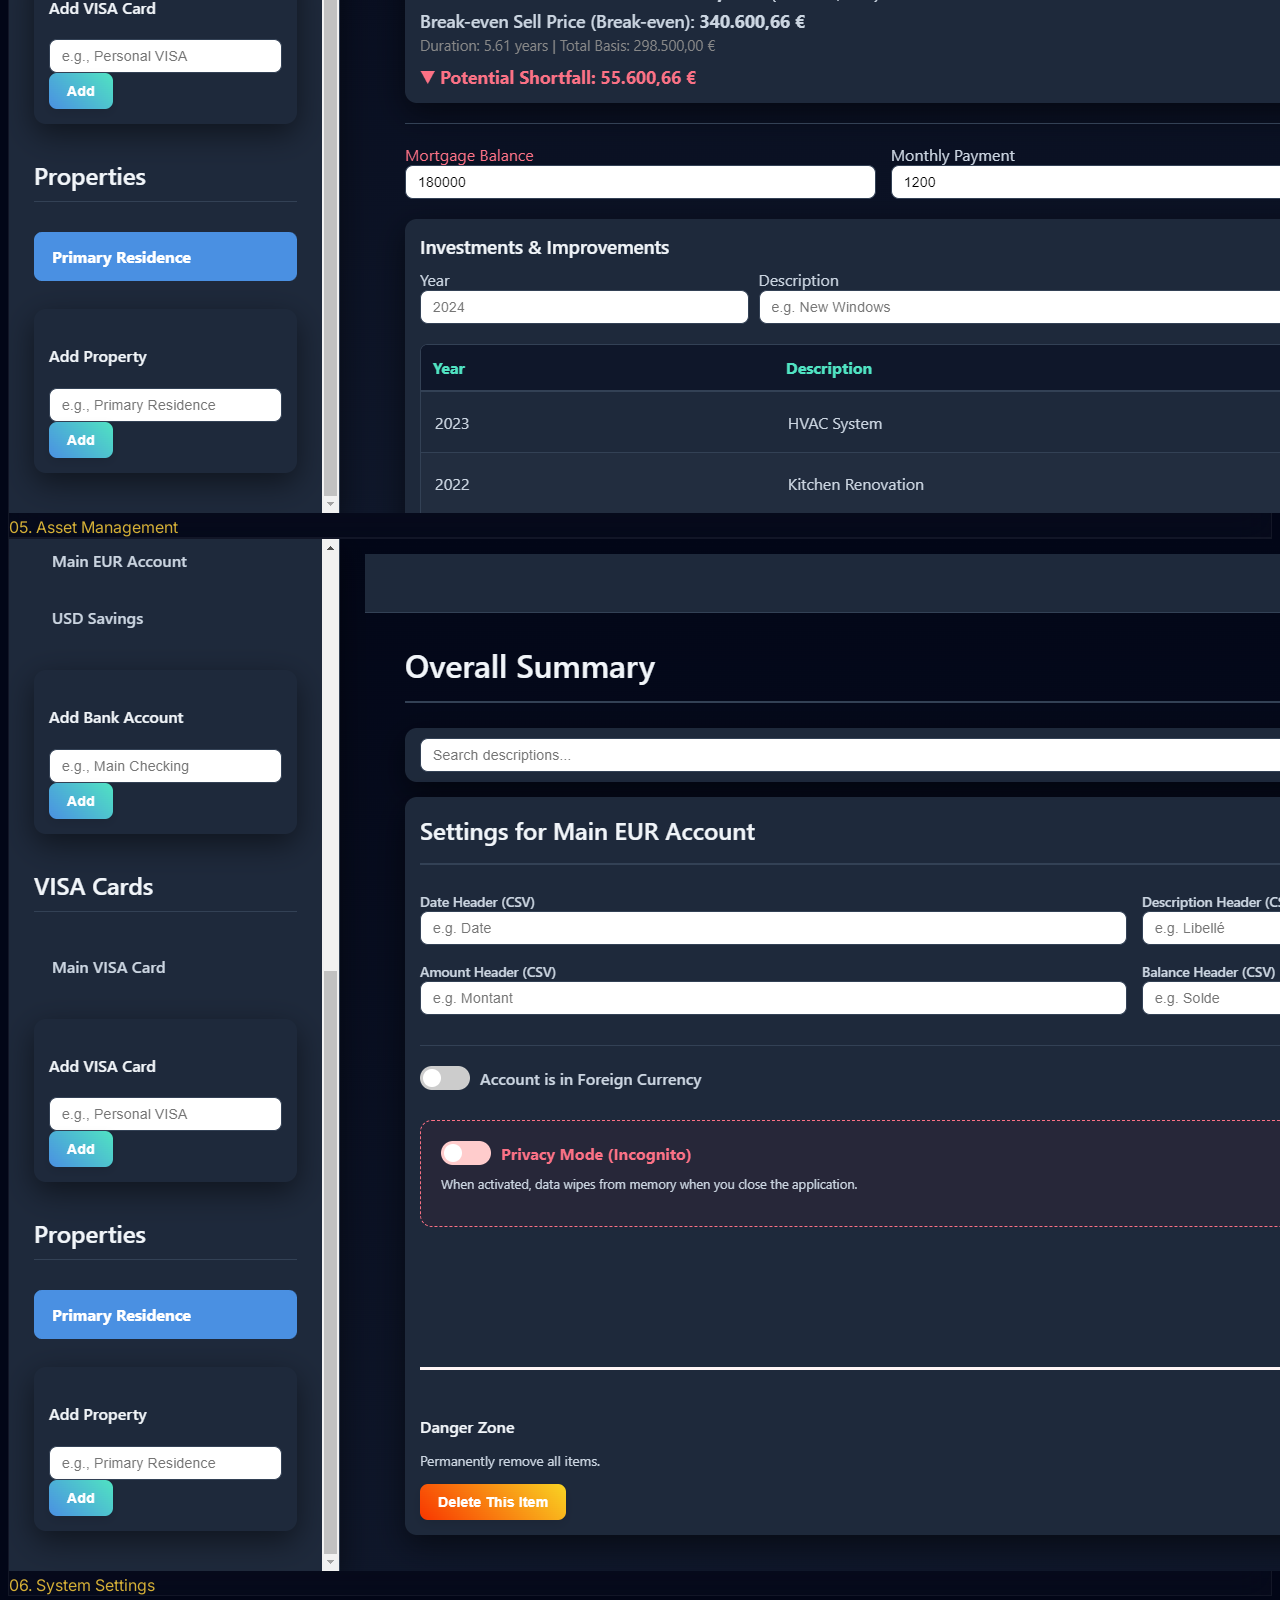
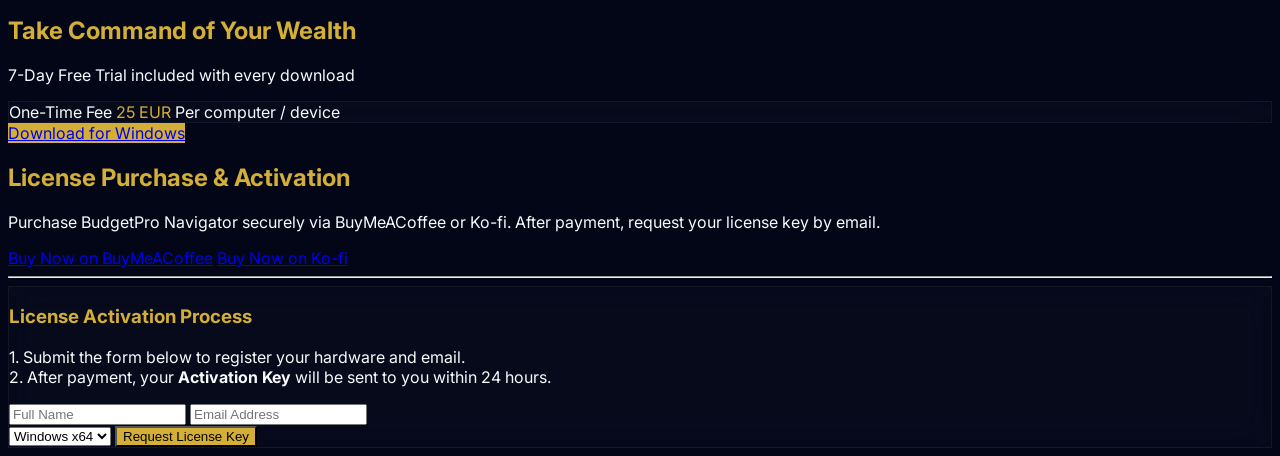
==== commit dbf507ce: "Update print statement from 'Hello' to 'Goodbye'" ====
--- a/index.html
+++ b/index.html
@@ -242,7 +242,7 @@
     </div>
   </section>
 
-  <!-- CTA & LICENSING (PAYPAL PROCESS) -->
+  <!-- CTA & LICENSING -->
   <section id="cta" class="max-w-3xl mx-auto px-6 py-20 text-center">
     <h2 class="text-4xl font-black mb-2 gold-text uppercase">Take Command of Your Wealth</h2>
     <p class="text-gray-400 mb-8 uppercase tracking-widest text-xs">7-Day Free Trial included with every download</p>
@@ -256,42 +256,46 @@
     </div>
 
     <div class="mb-16">
-      <a href="https://github.com/VBFPRONavigator/vbf-budget-pro/releases/download/VBFPROnavigator/BudgetPro.Navigator.Setup.1.0.0.exe" 
+      <a href="https://github.com/VBFPRONavigator/vbf-budget-pro/releases/download/VBFProNav/BudgetPro.Navigator.Setup.1.0.0.exe" 
          download class="gold-bg text-black px-12 py-5 rounded font-black uppercase text-xl inline-block shadow-xl hover:scale-105 transition">
          Download for Windows
       </a>
     </div>
+<!-- BuyMeACoffee & Ko-fi Purchase Block -->
+  <section class="max-w-2xl mx-auto mt-12 bg-white/10 rounded-xl p-8 shadow-lg animate__animated animate__fadeIn">
+    <h2 class="text-2xl font-bold gold-text mb-4">License Purchase & Activation</h2>
+    <p class="mb-4 text-lg">Purchase BudgetPro Navigator securely via BuyMeACoffee or Ko-fi. After payment, request your license key by email.</p>
+    <div class="flex gap-4 mb-6">
+      <a href="https://buymeacoffee.com/vbfpro/e/512975" target="_blank" rel="noopener" class="inline-block bg-yellow-400 hover:bg-yellow-500 text-black font-bold py-3 px-6 rounded-lg text-xl shadow-lg transition">Buy Now on BuyMeACoffee</a>
+      <a href="https://ko-fi.com/s/f9e4c6a5e9" target="_blank" rel="noopener" class="inline-block bg-blue-400 hover:bg-blue-500 text-black font-bold py-3 px-6 rounded-lg text-xl shadow-lg transition">Buy Now on Ko-fi</a>
+    </div>
+    <hr class="my-8 border-gold">
+  </section>
     
     <!-- LICENSE PROCESS FORM -->
-    <div id="license" class="glass p-12 rounded-[3rem] text-left">
+    <div id="license" class="glass p-12 rounded-[3rem] text-left max-w-2xl mx-auto mt-8">
       <h3 class="text-2xl font-black mb-4 gold-text uppercase">License Activation Process</h3>
       <p class="text-gray-300 text-sm mb-8 leading-relaxed">
-        1. Submit the form below to register your hardware.<br>
-        2. We will send a <strong>PayPal payment link</strong> to your email.<br>
-        3. Upon payment, your <strong>Activation Key</strong> will be sent to you immediately.
+          1. Submit the form below to register your hardware and email.<br>
+          2. After payment, your <strong>Activation Key</strong> will be sent to you within 24 hours.
       </p>
-
       <form action="https://formspree.io/f/xgolynoq" method="POST" class="space-y-4">
-        <input type="hidden" name="_next" value="https://jpamvdd.github.io/vbf-budget-pro/thanks.html">
-        <div class="grid md:grid-cols-2 gap-4">
-          <input type="text" name="name" placeholder="Full Name" required class="w-full bg-white/5 border border-white/10 p-4 rounded-lg outline-none focus:border-gold transition">
-          <input type="email" name="email" placeholder="Email Address" required class="w-full bg-white/5 border border-white/10 p-4 rounded-lg outline-none focus:border-gold transition">
-        </div>
-        <select name="platform" class="w-full bg-slate-900 border border-white/10 p-4 rounded-lg outline-none focus:border-gold">
-            <option value="windows">Windows x64</option>
-        </select>
-        <button type="submit" class="w-full gold-bg text-black font-black py-4 rounded-lg uppercase hover:bg-yellow-500 transition shadow-lg">Request PayPal Link</button>
+          <input type="hidden" name="_next" value="https://vbfpronavigator.github.io/vbf-budget-pro/thanks.html">
+          <div class="grid md:grid-cols-2 gap-4">
+              <input type="text" name="name" placeholder="Full Name" required class="w-full bg-white/5 border border-white/10 p-4 rounded-lg outline-none focus:border-gold transition">
+              <input type="email" name="email" placeholder="Email Address" required class="w-full bg-white/5 border border-white/10 p-4 rounded-lg outline-none focus:border-gold transition">
+          </div>
+          <select name="platform" class="w-full bg-slate-900 border border-white/10 p-4 rounded-lg outline-none focus:border-gold">
+              <option value="windows">Windows x64</option>
+          </select>
+          <button type="submit" class="w-full gold-bg text-black font-black py-4 rounded-lg uppercase hover:bg-yellow-500 transition shadow-lg">Request License Key</button>
       </form>
-    </div>
-  </section>
-
-  <!-- Magnification Modal -->
-  <div id="modal" class="fixed inset-0 bg-black/95 z-[100] hidden items-center justify-center p-4 sm:p-10 cursor-pointer" onclick="this.style.display='none'">
-    <img id="modal-img" src="" class="max-w-full max-h-full border-4 border-gold rounded-3xl shadow-2xl animate__animated animate__zoomIn animate__faster">
-    <div class="absolute top-10 right-10 text-white text-5xl">&times;</div>
-  </div>
-
-  <!-- SCRIPTS -->
+      <div id="confirmation" class="mt-6 text-green-400 font-bold" style="display:none;"></div>
+    </div>
+  </section>
+
+  
+
   <script>
     // Tab Switching
     function openTab(evt, tabName) {
@@ -321,6 +325,3 @@
   </script>
 </body>
 </html>
-
-
-
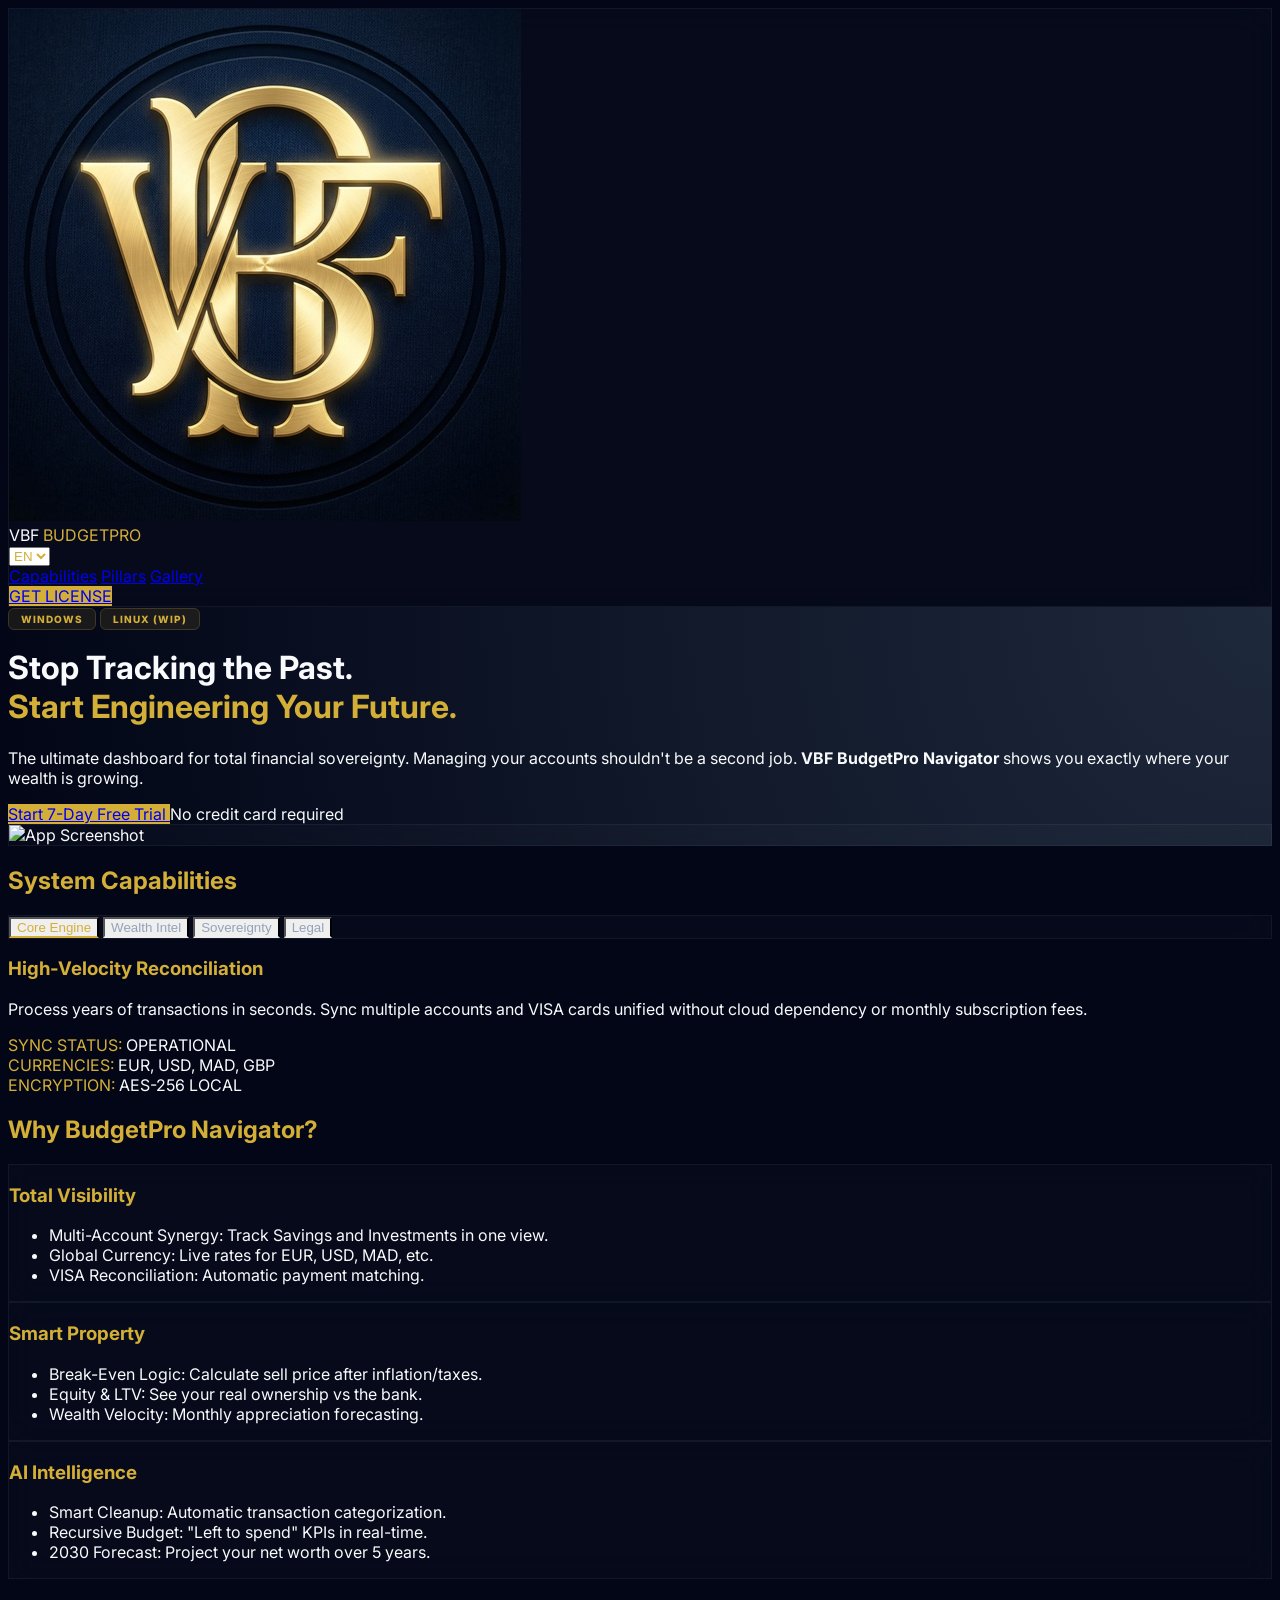
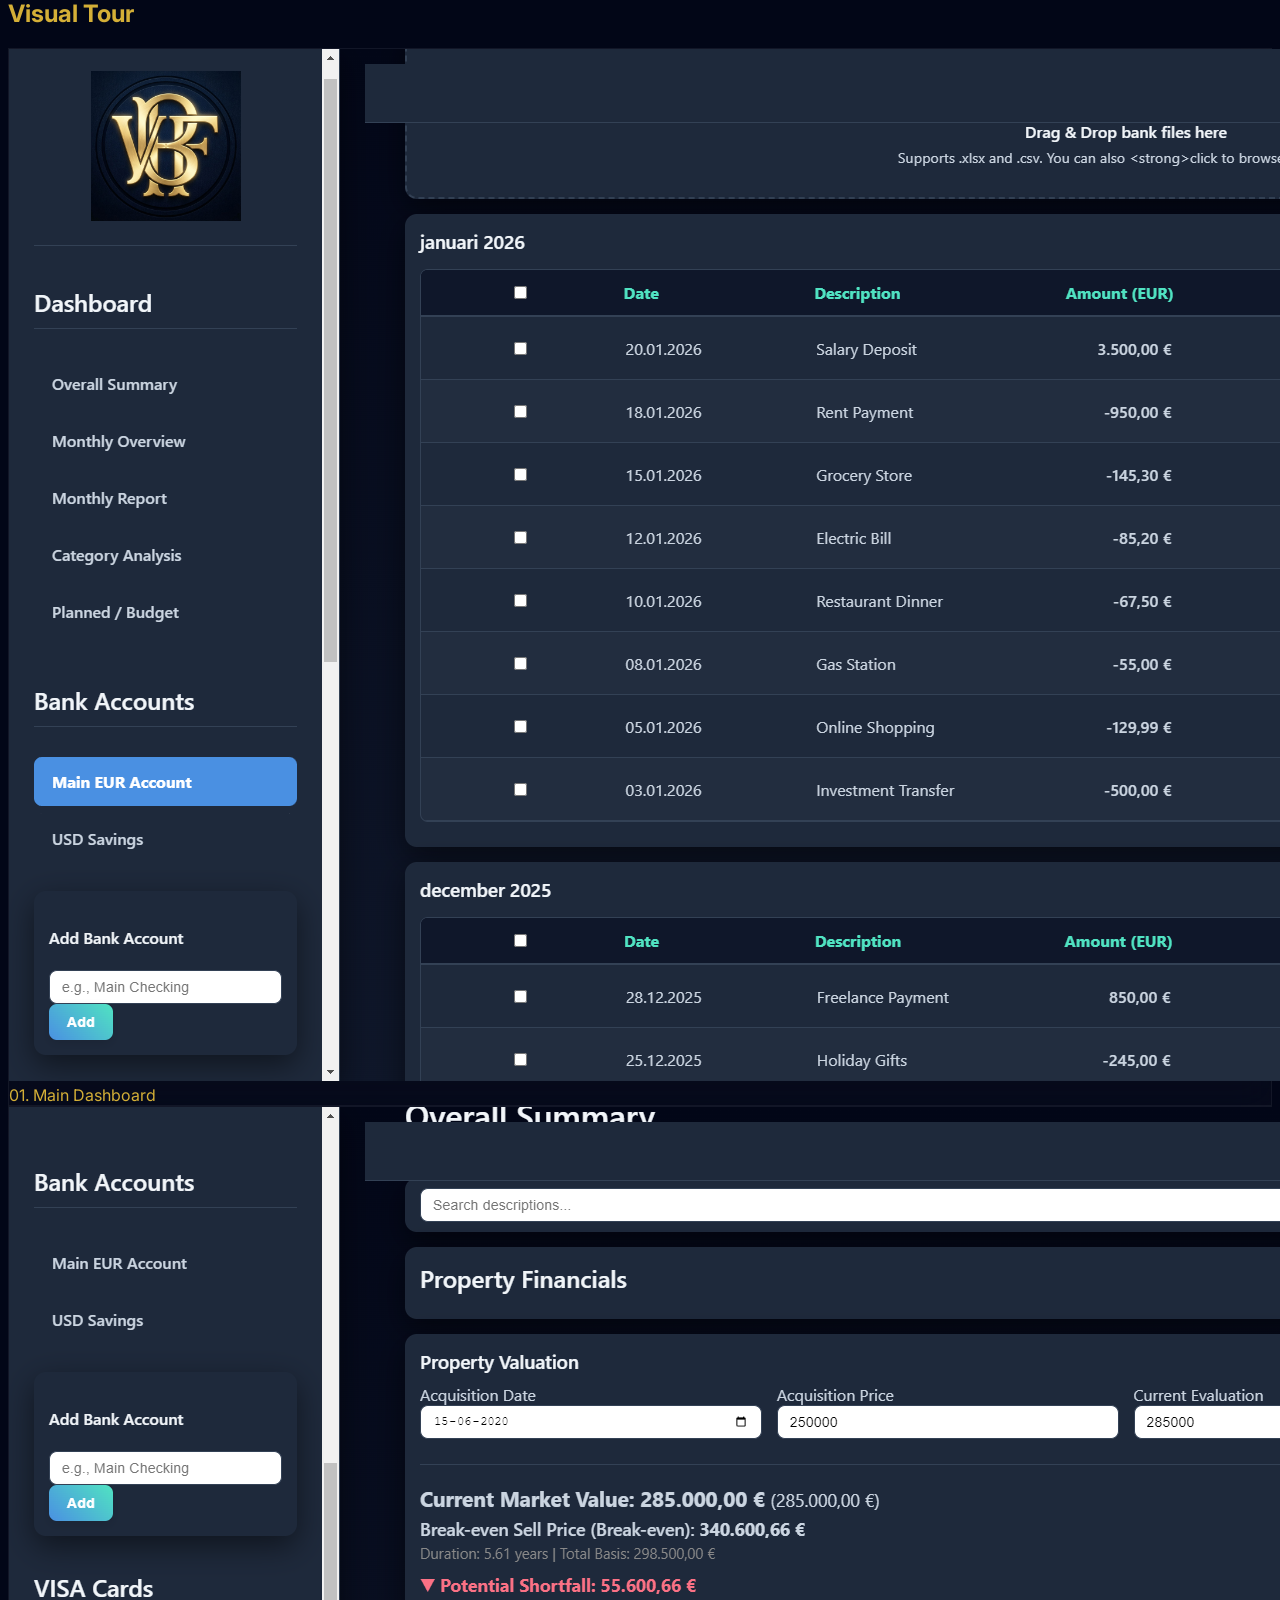
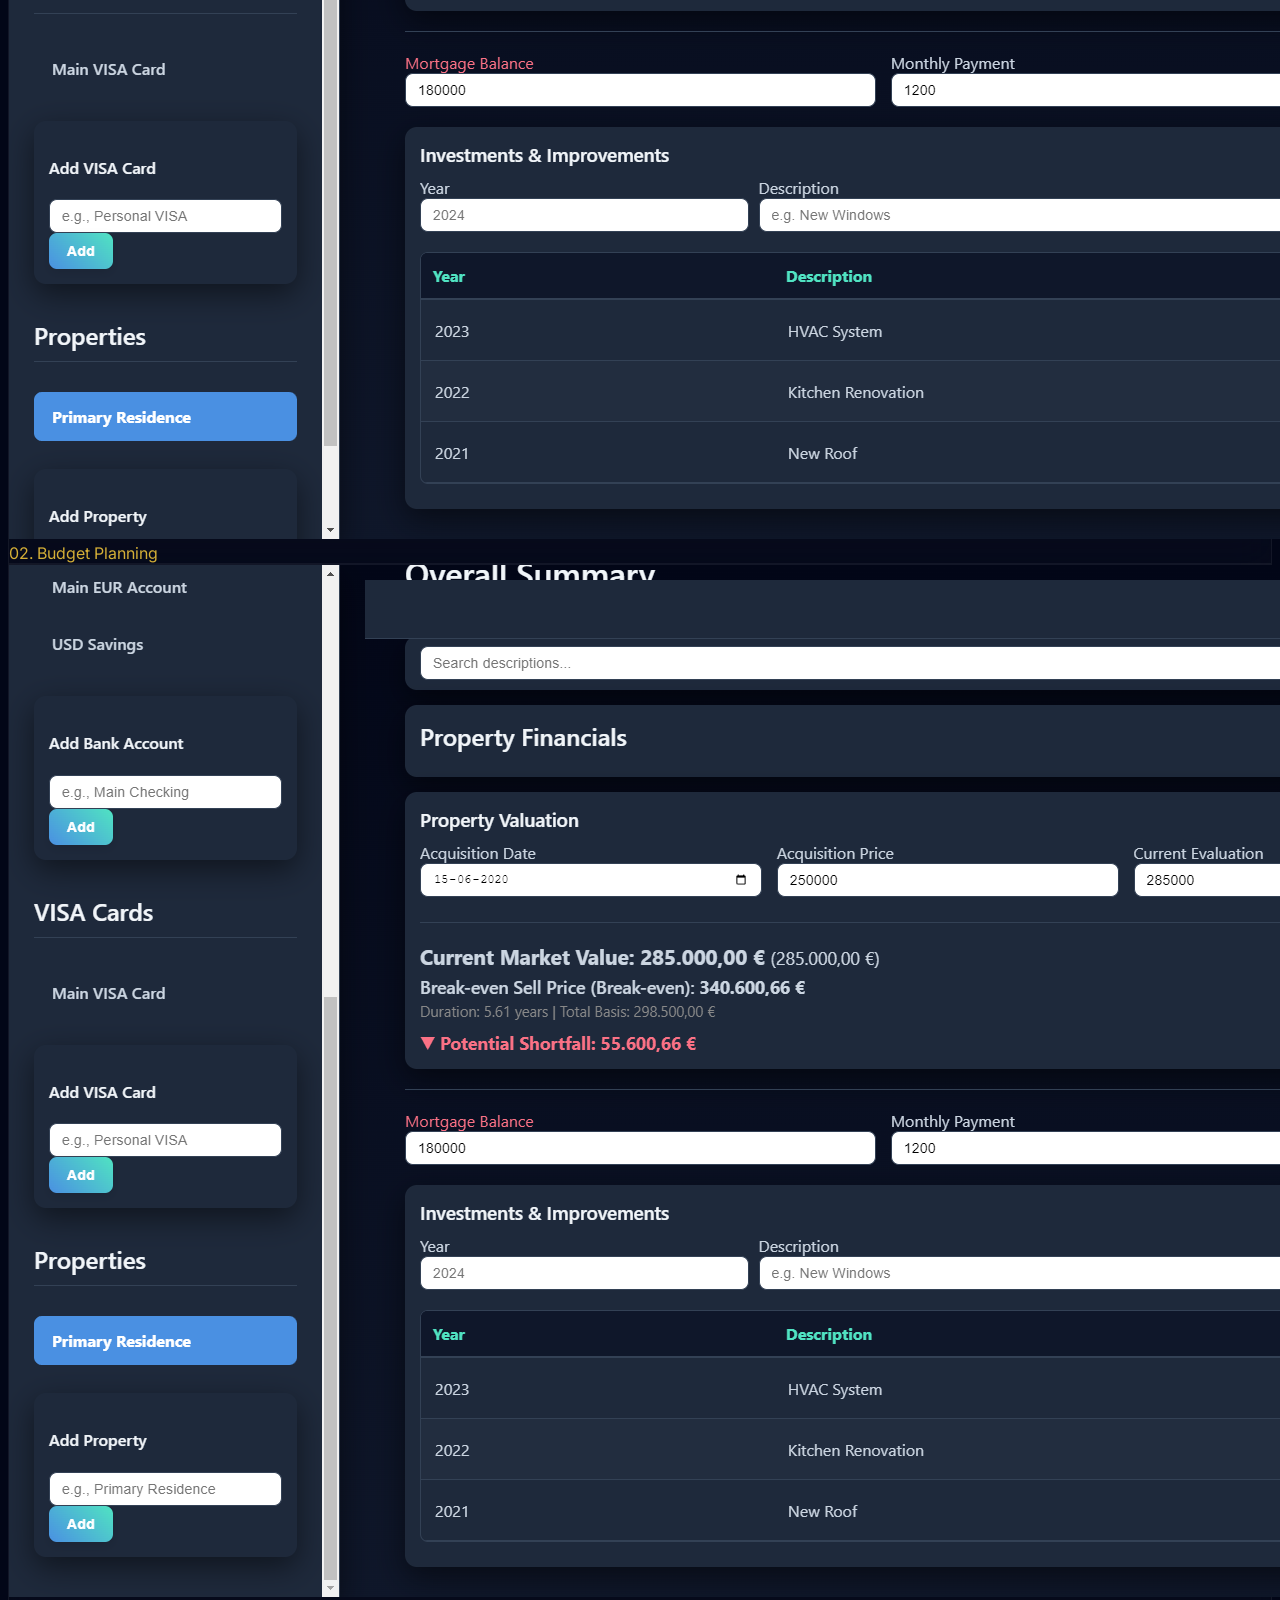
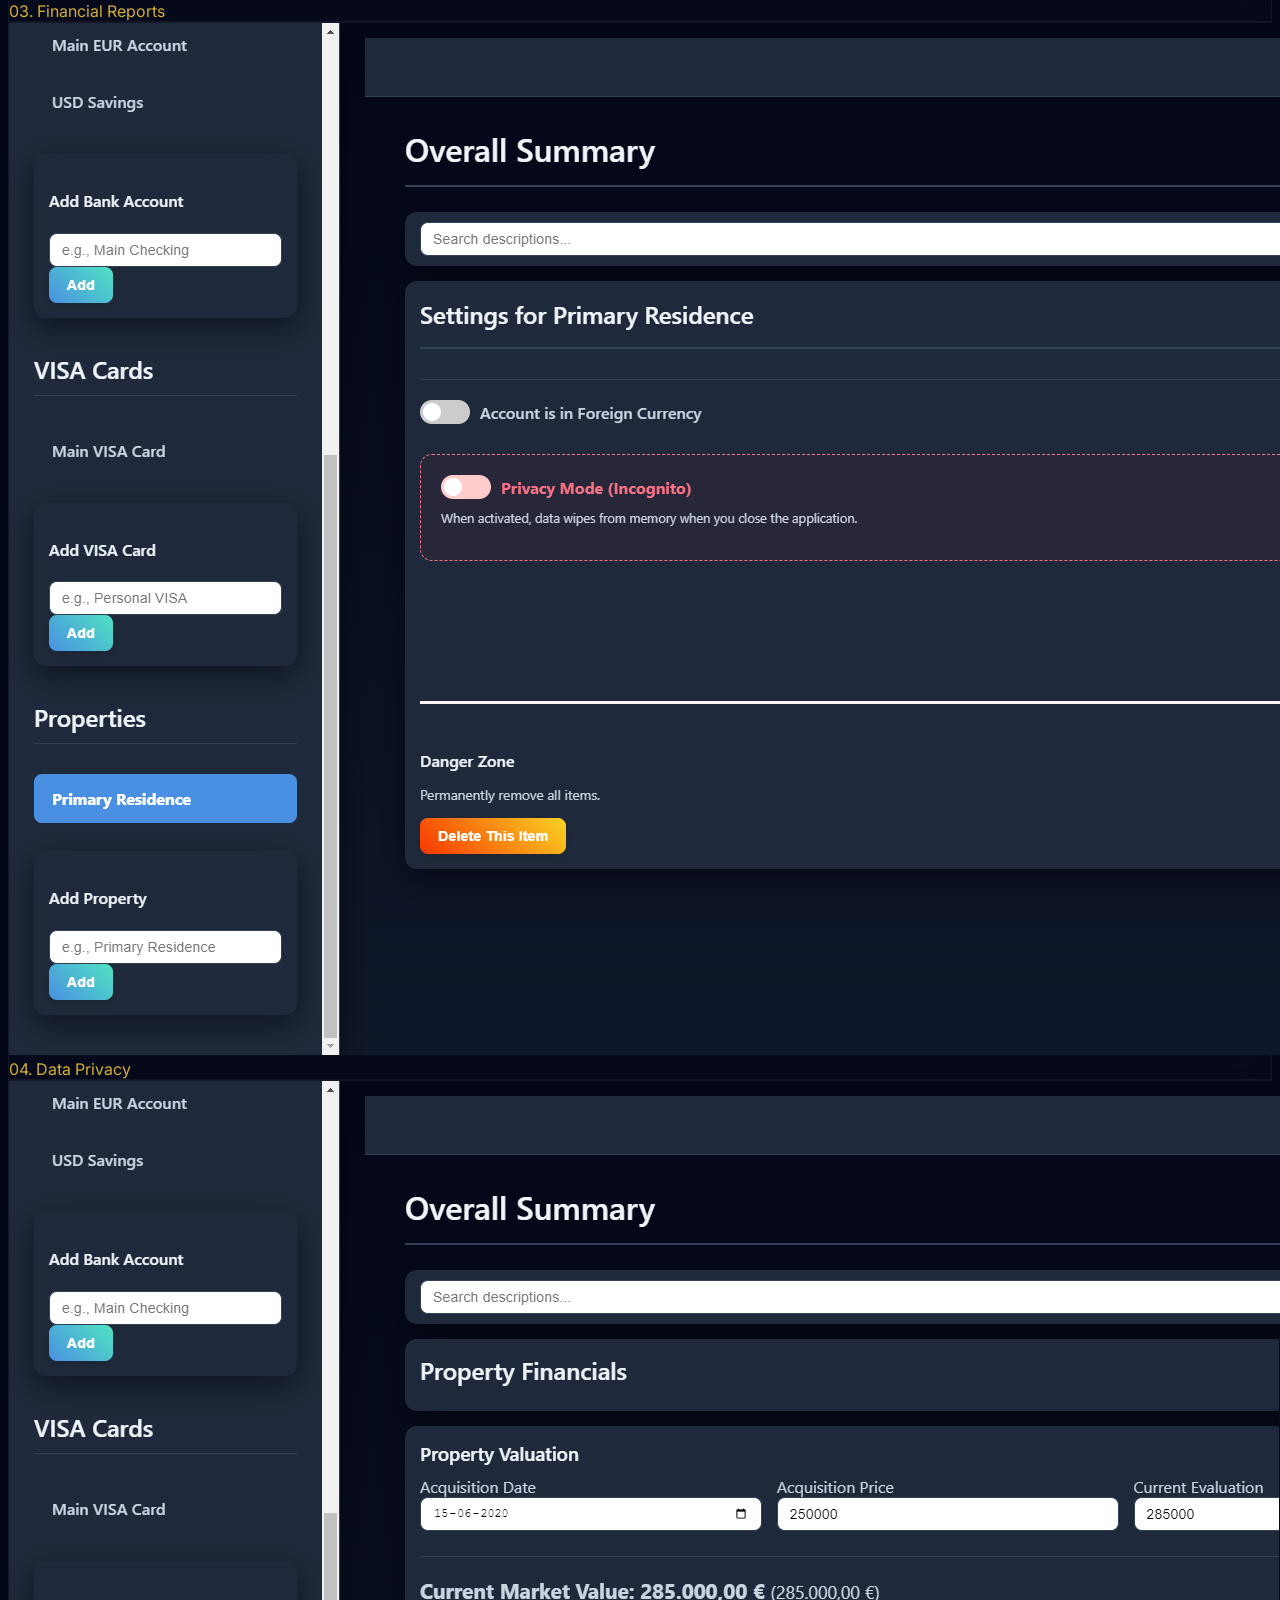
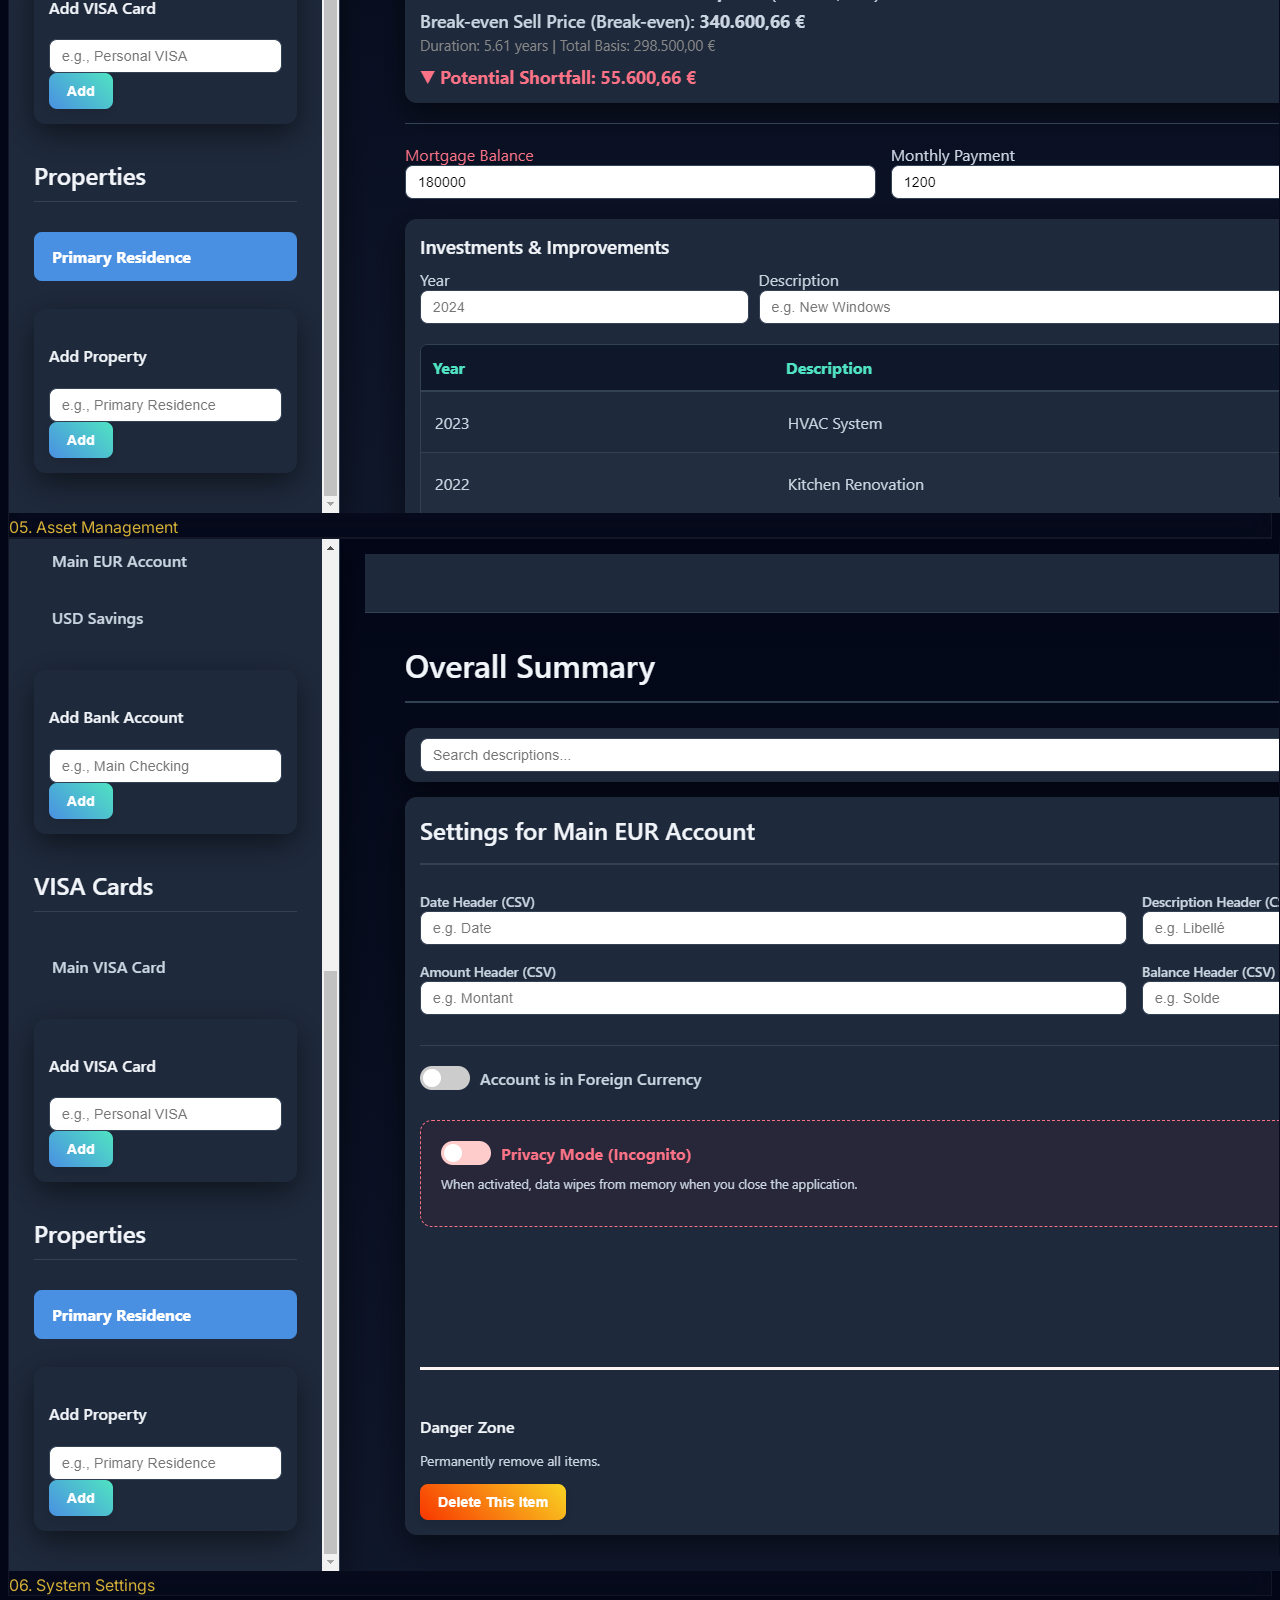
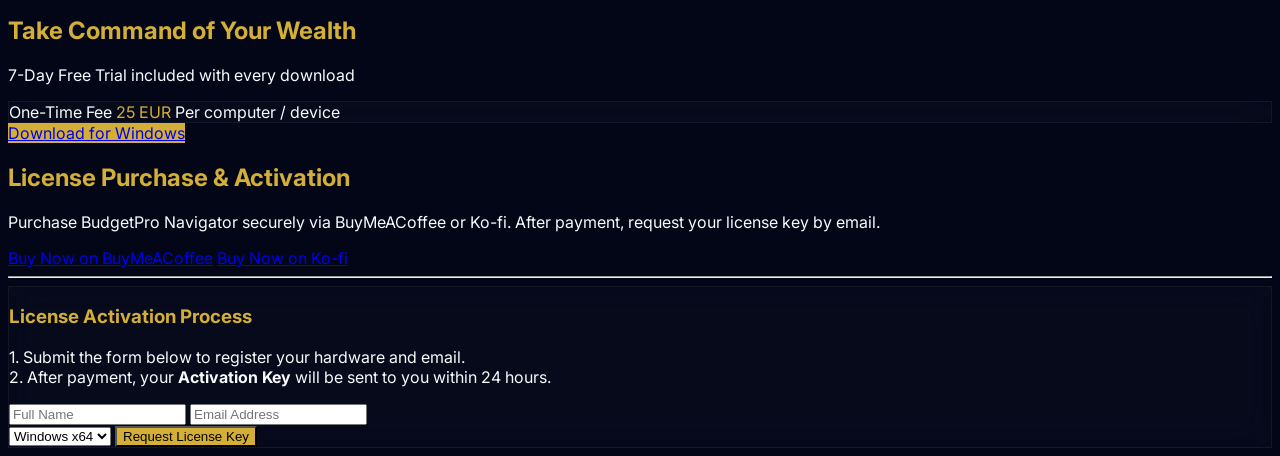
==== commit a9670808: "Update index.html" ====
--- a/index.html
+++ b/index.html
@@ -256,7 +256,7 @@
     </div>
 
     <div class="mb-16">
-      <a href="https://github.com/VBFPRONavigator/vbf-budget-pro/releases/download/VBFProNav/BudgetPro.Navigator.Setup.1.0.0.exe" 
+      <a href="https://github.com/VBFPRONavigator/vbf-budget-pro/releases/download/NavVBFPro/BudgetPro.Navigator.Setup.1.0.0.exe" 
          download class="gold-bg text-black px-12 py-5 rounded font-black uppercase text-xl inline-block shadow-xl hover:scale-105 transition">
          Download for Windows
       </a>
@@ -325,3 +325,4 @@
   </script>
 </body>
 </html>
+
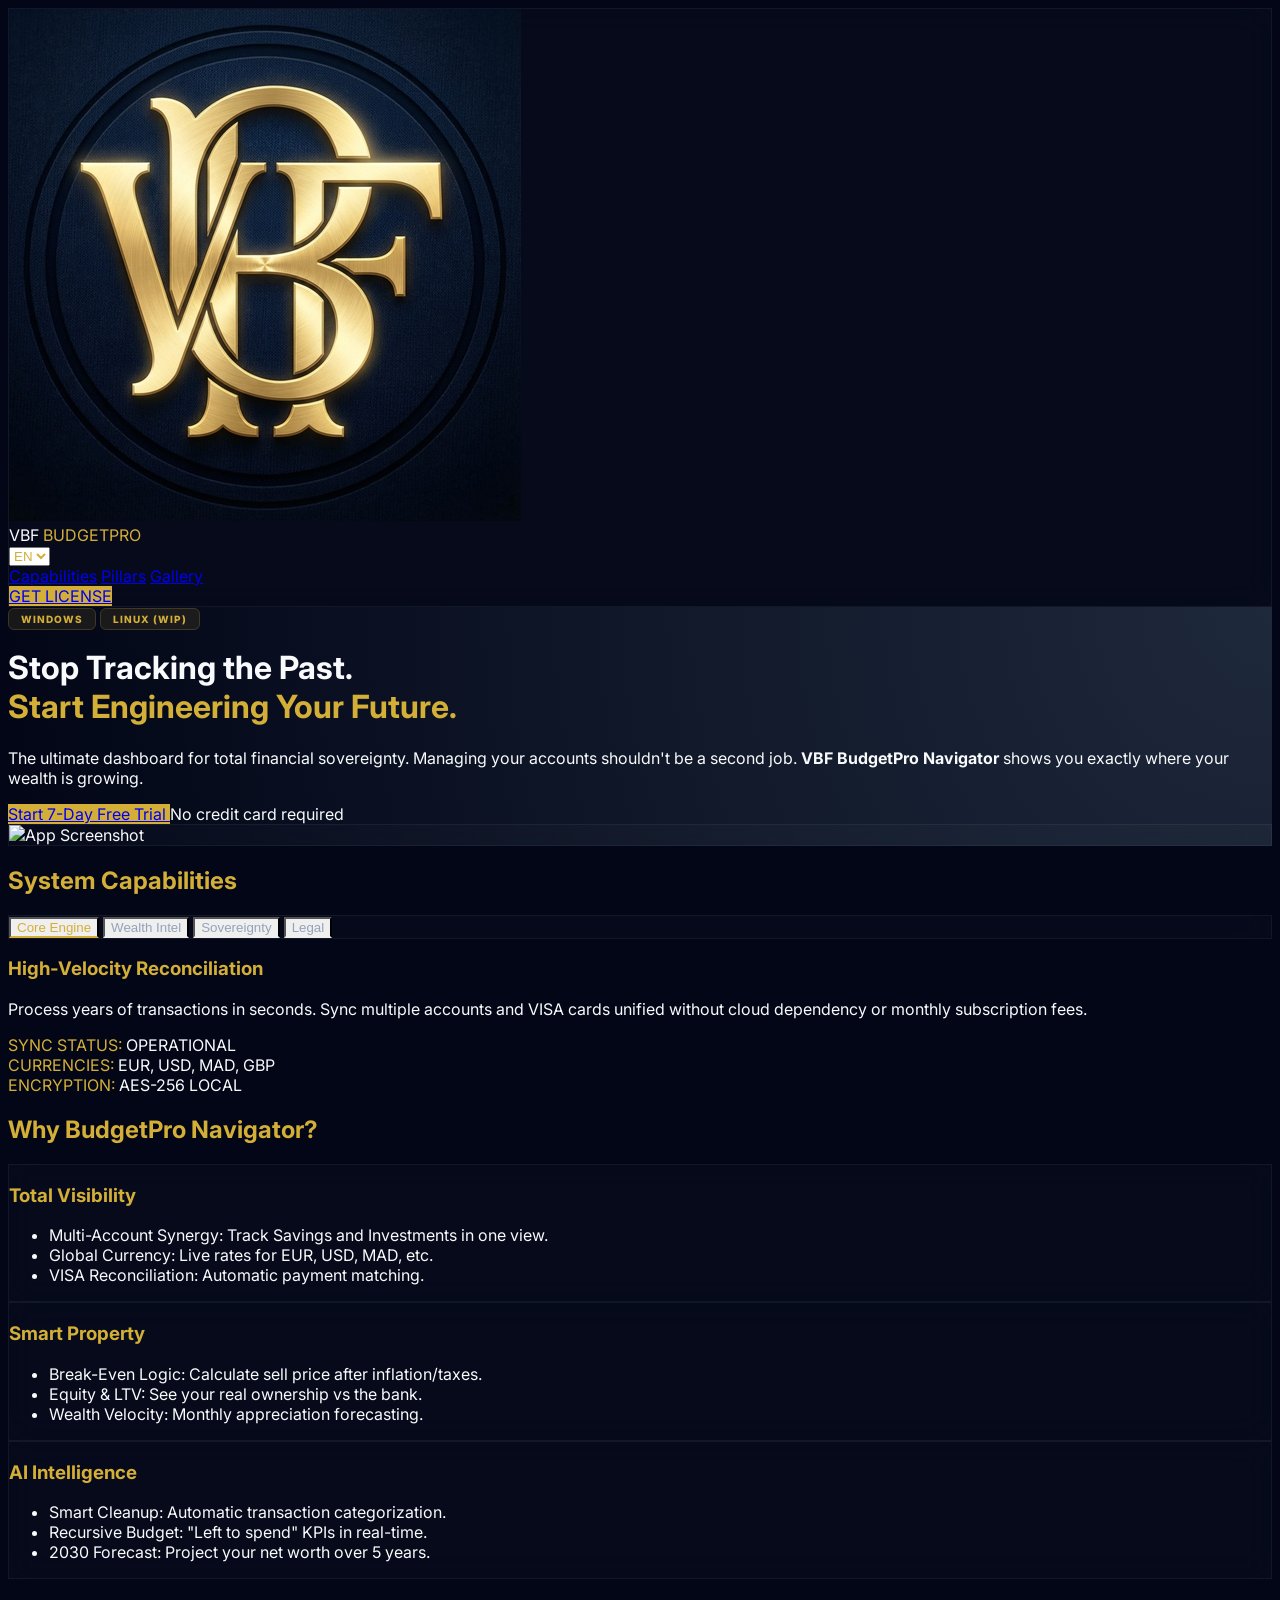
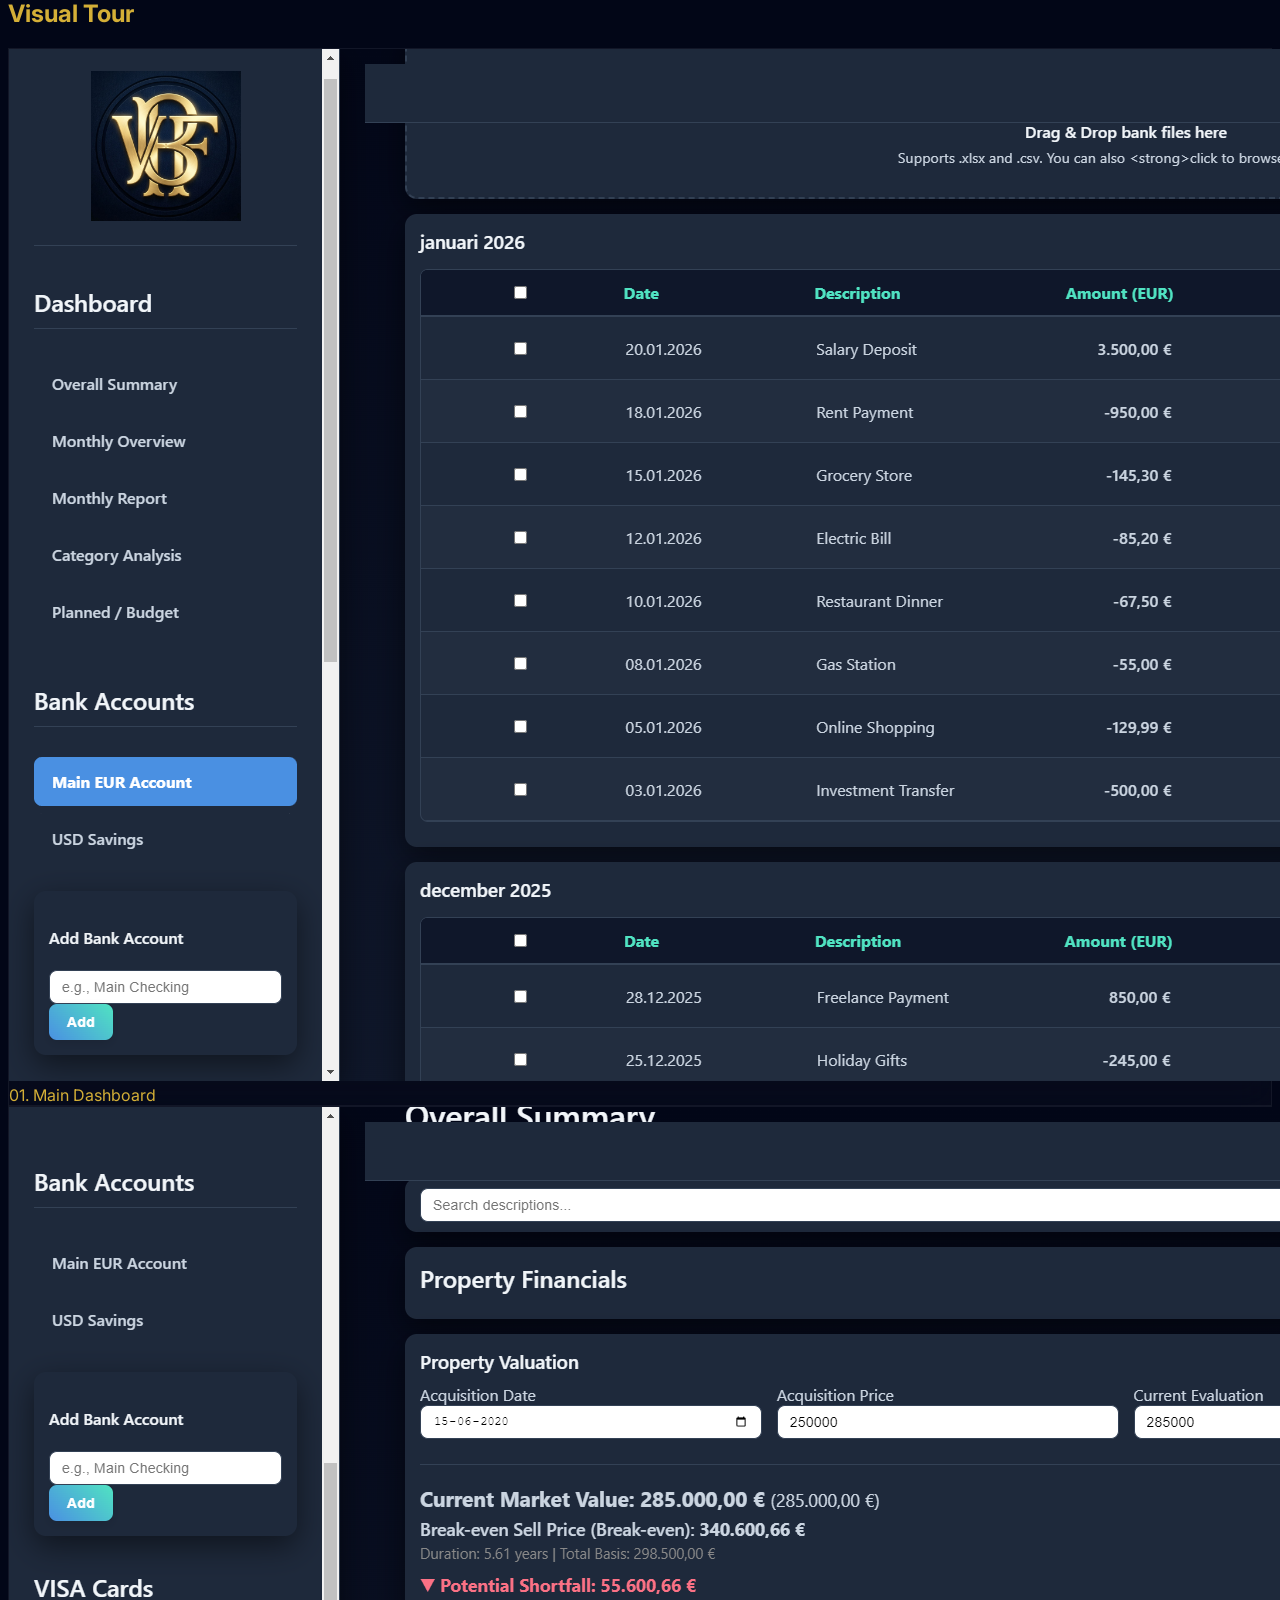
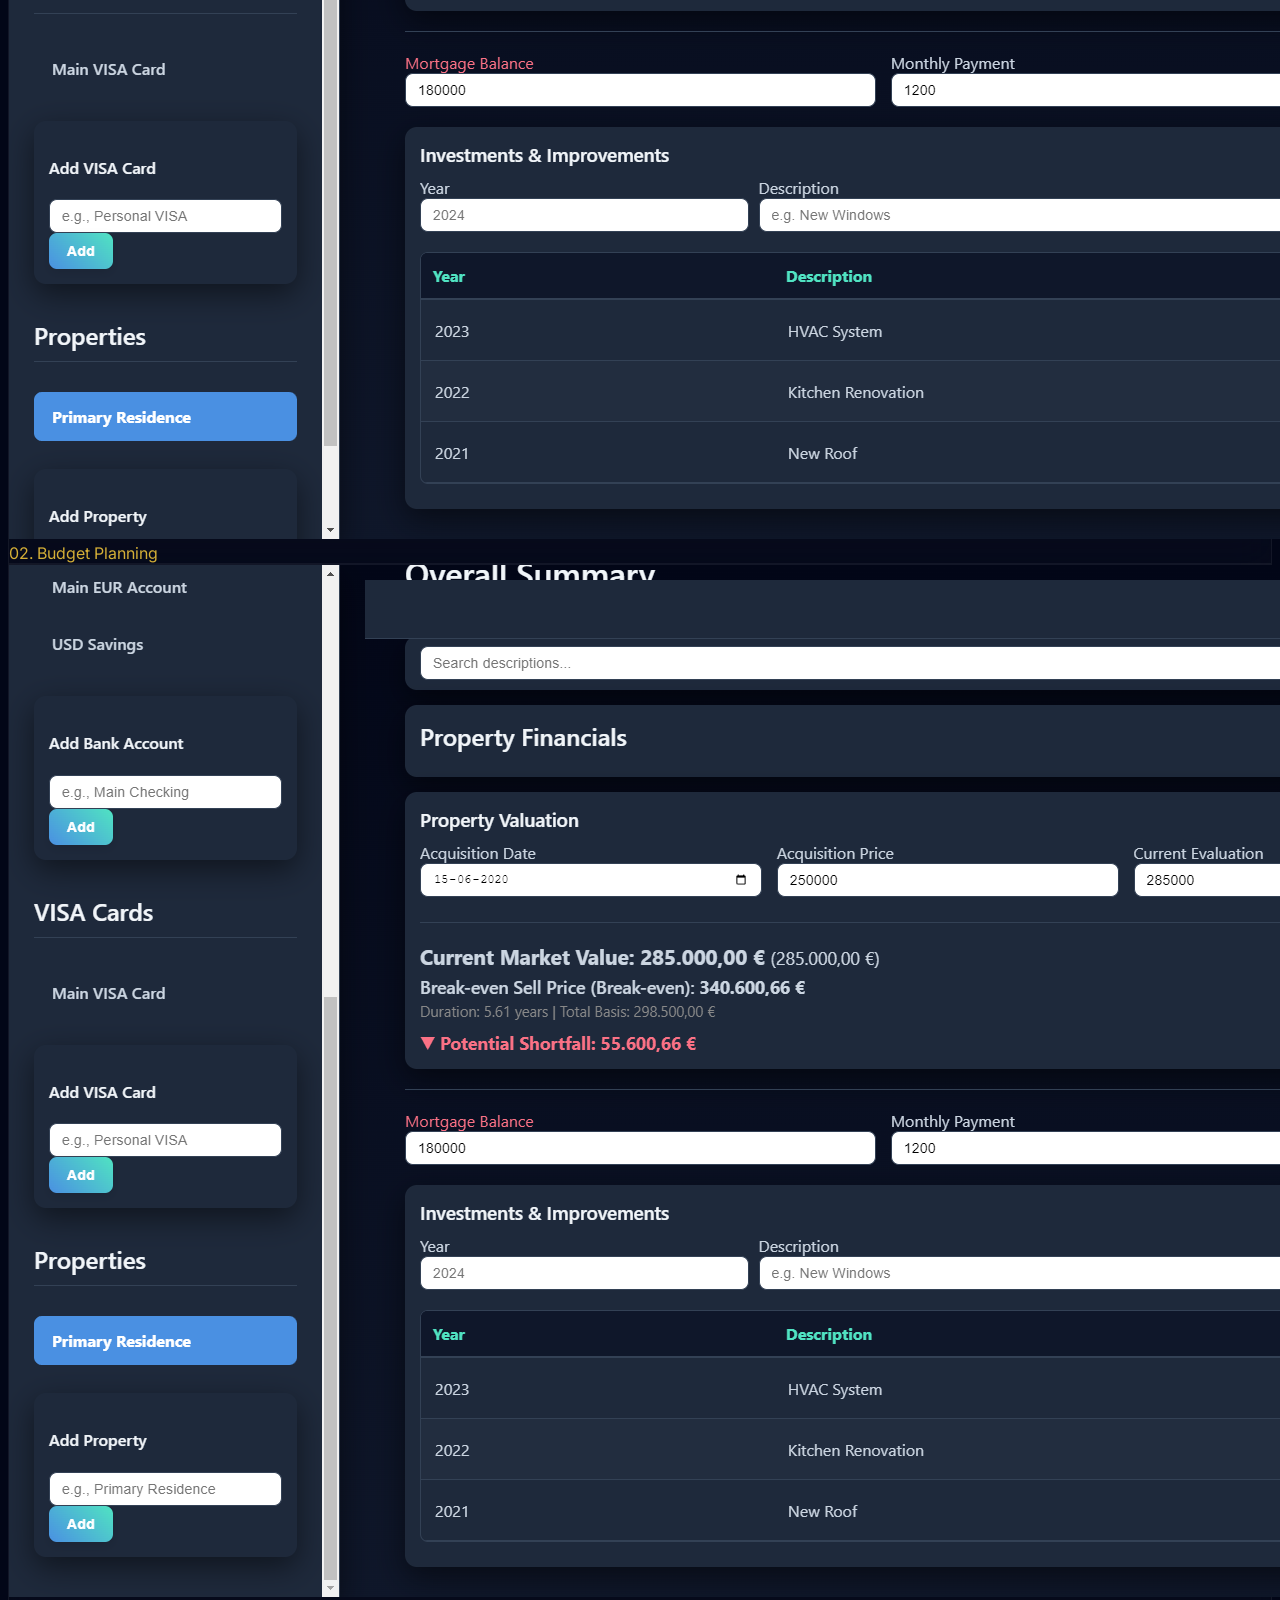
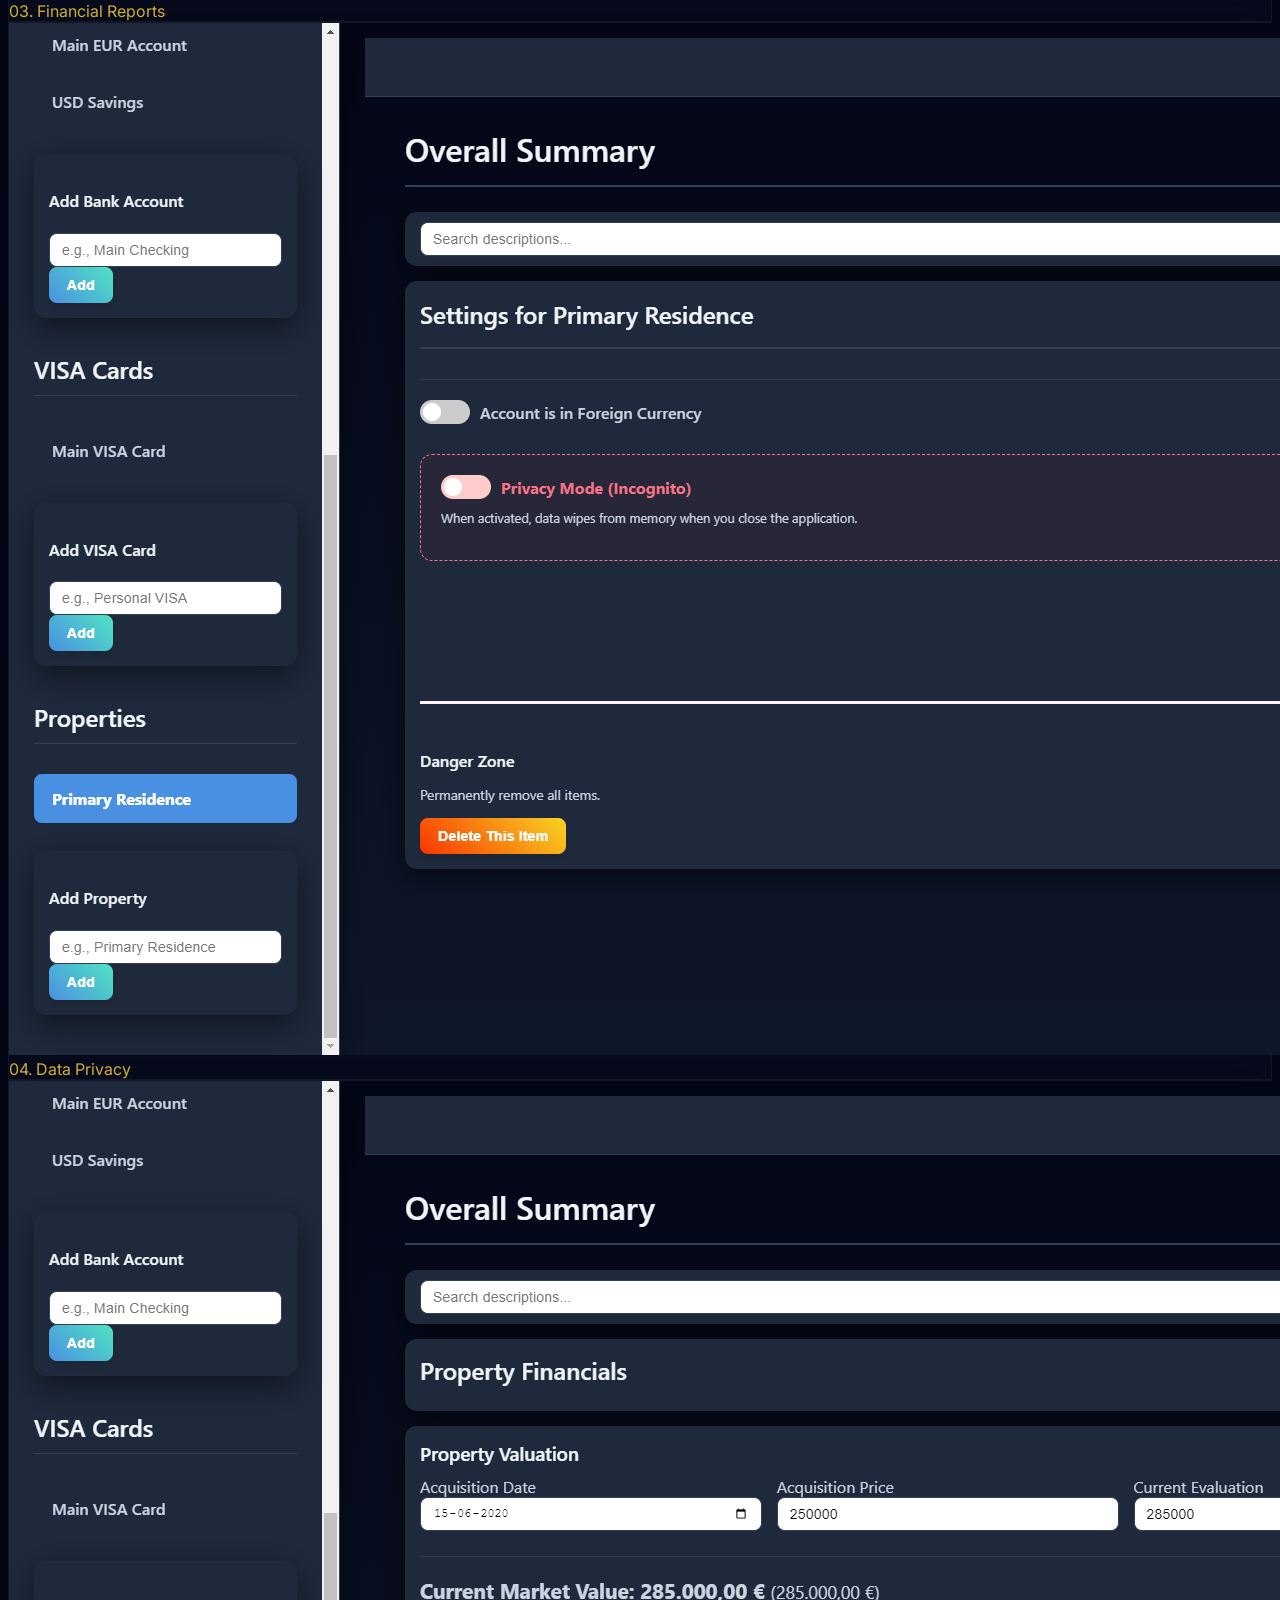
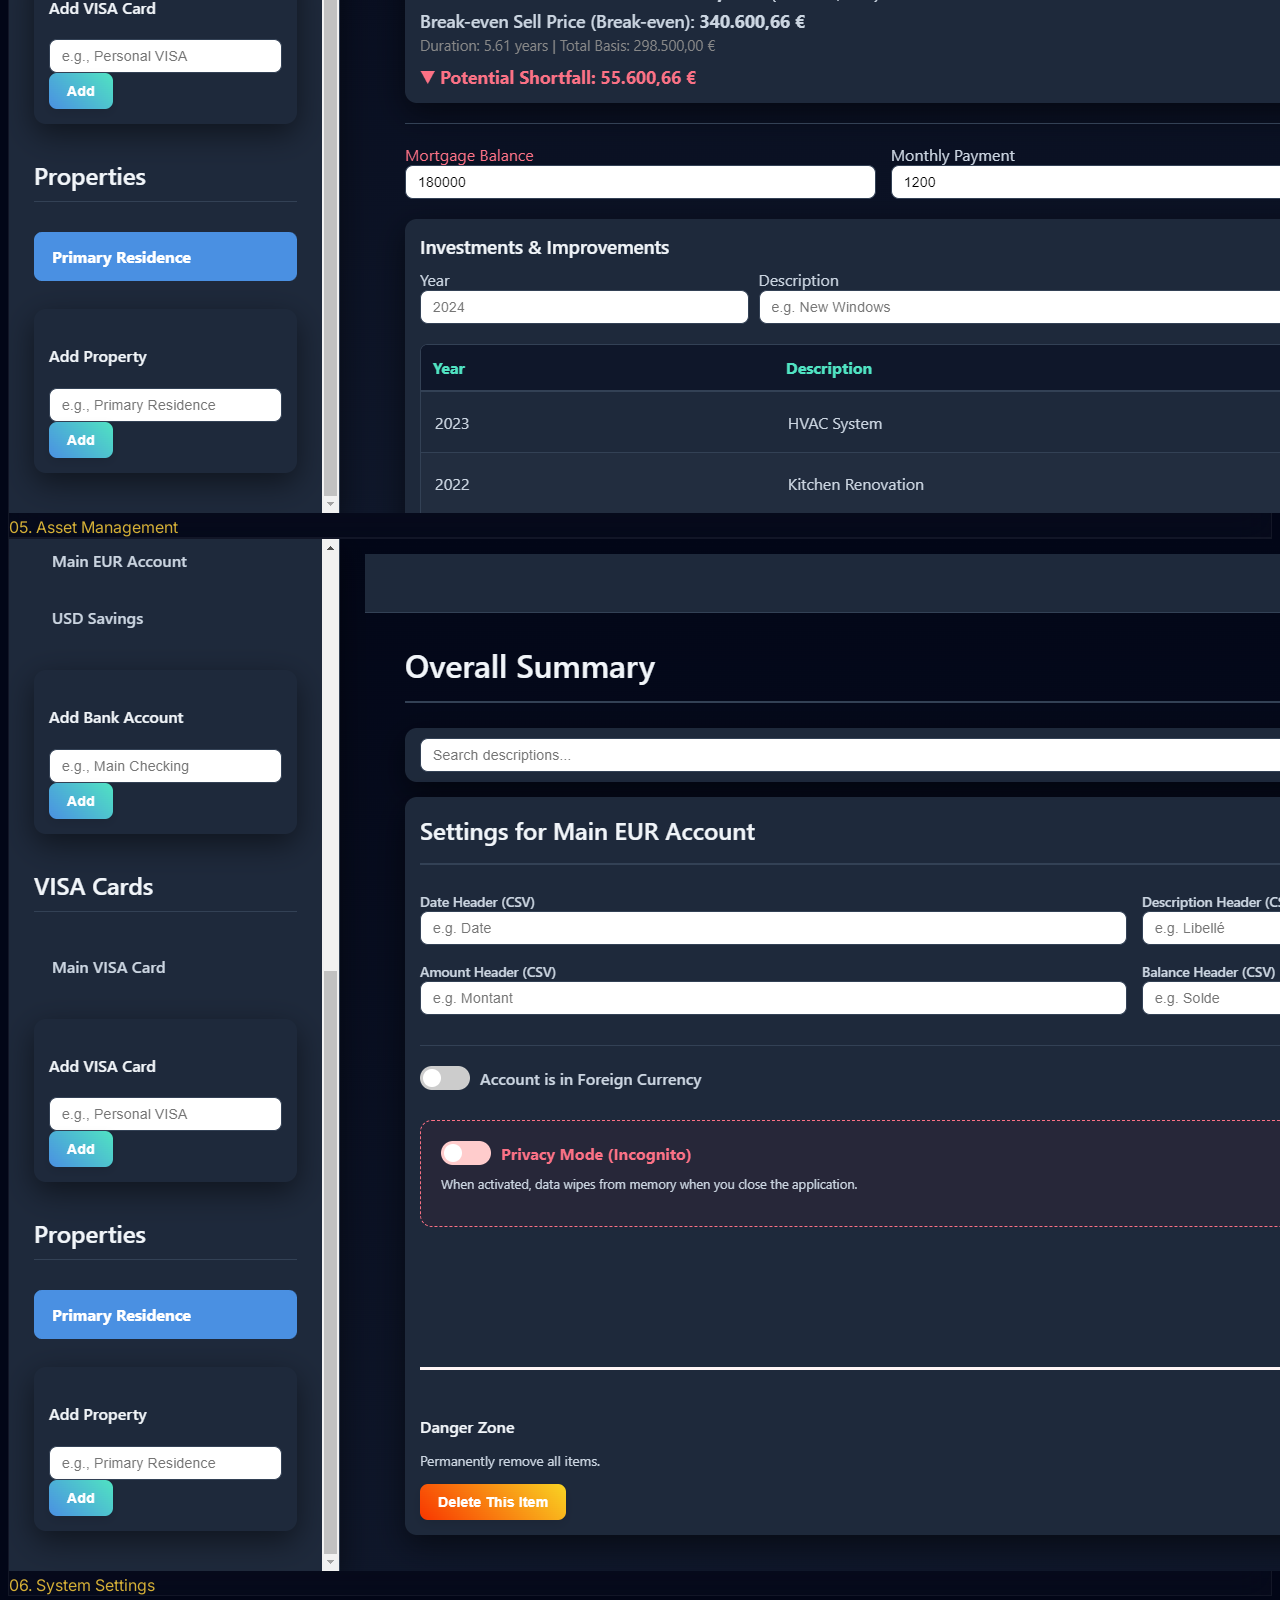
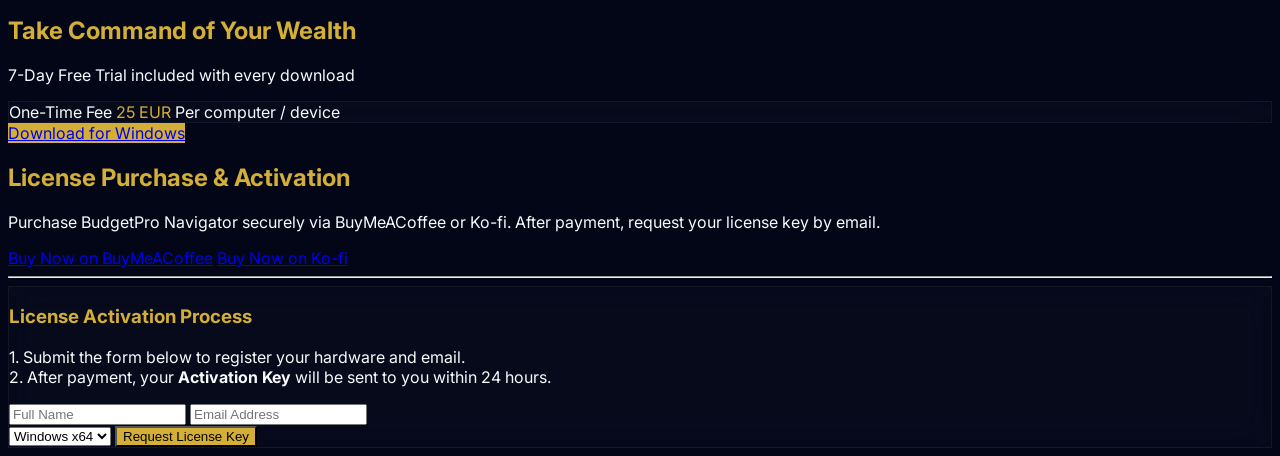
==== commit 1785046f: "Update print statement from 'Hello' to 'Goodbye'" ====
--- a/index.html
+++ b/index.html
@@ -256,7 +256,7 @@
     </div>
 
     <div class="mb-16">
-      <a href="https://github.com/VBFPRONavigator/vbf-budget-pro/releases/download/NavVBFPro/BudgetPro.Navigator.Setup.1.0.0.exe" 
+      <a href="https://github.com/VBFPRONavigator/vbf-budget-pro/releases/download/NavVBFPRO/BudgetPro.Navigator.Setup.1.0.0.exe" 
          download class="gold-bg text-black px-12 py-5 rounded font-black uppercase text-xl inline-block shadow-xl hover:scale-105 transition">
          Download for Windows
       </a>
@@ -326,3 +326,4 @@
 </body>
 </html>
 
+
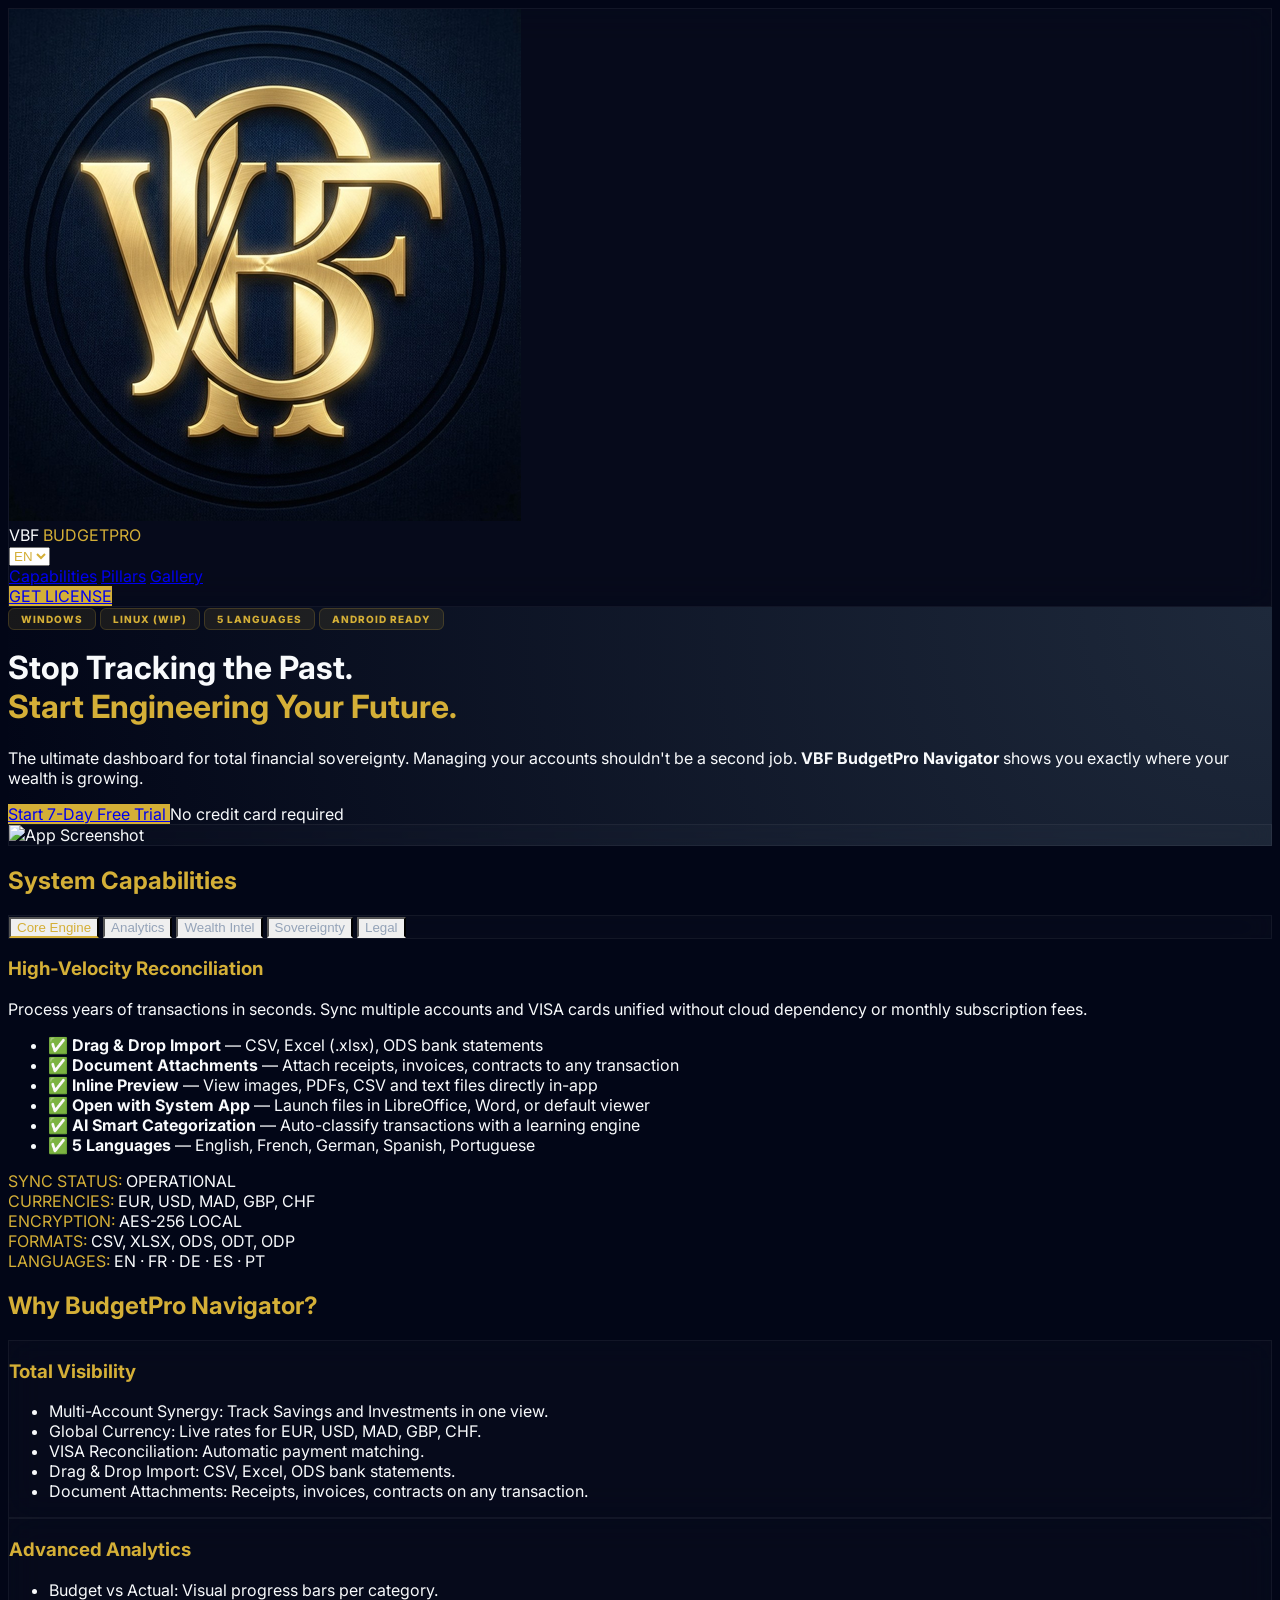
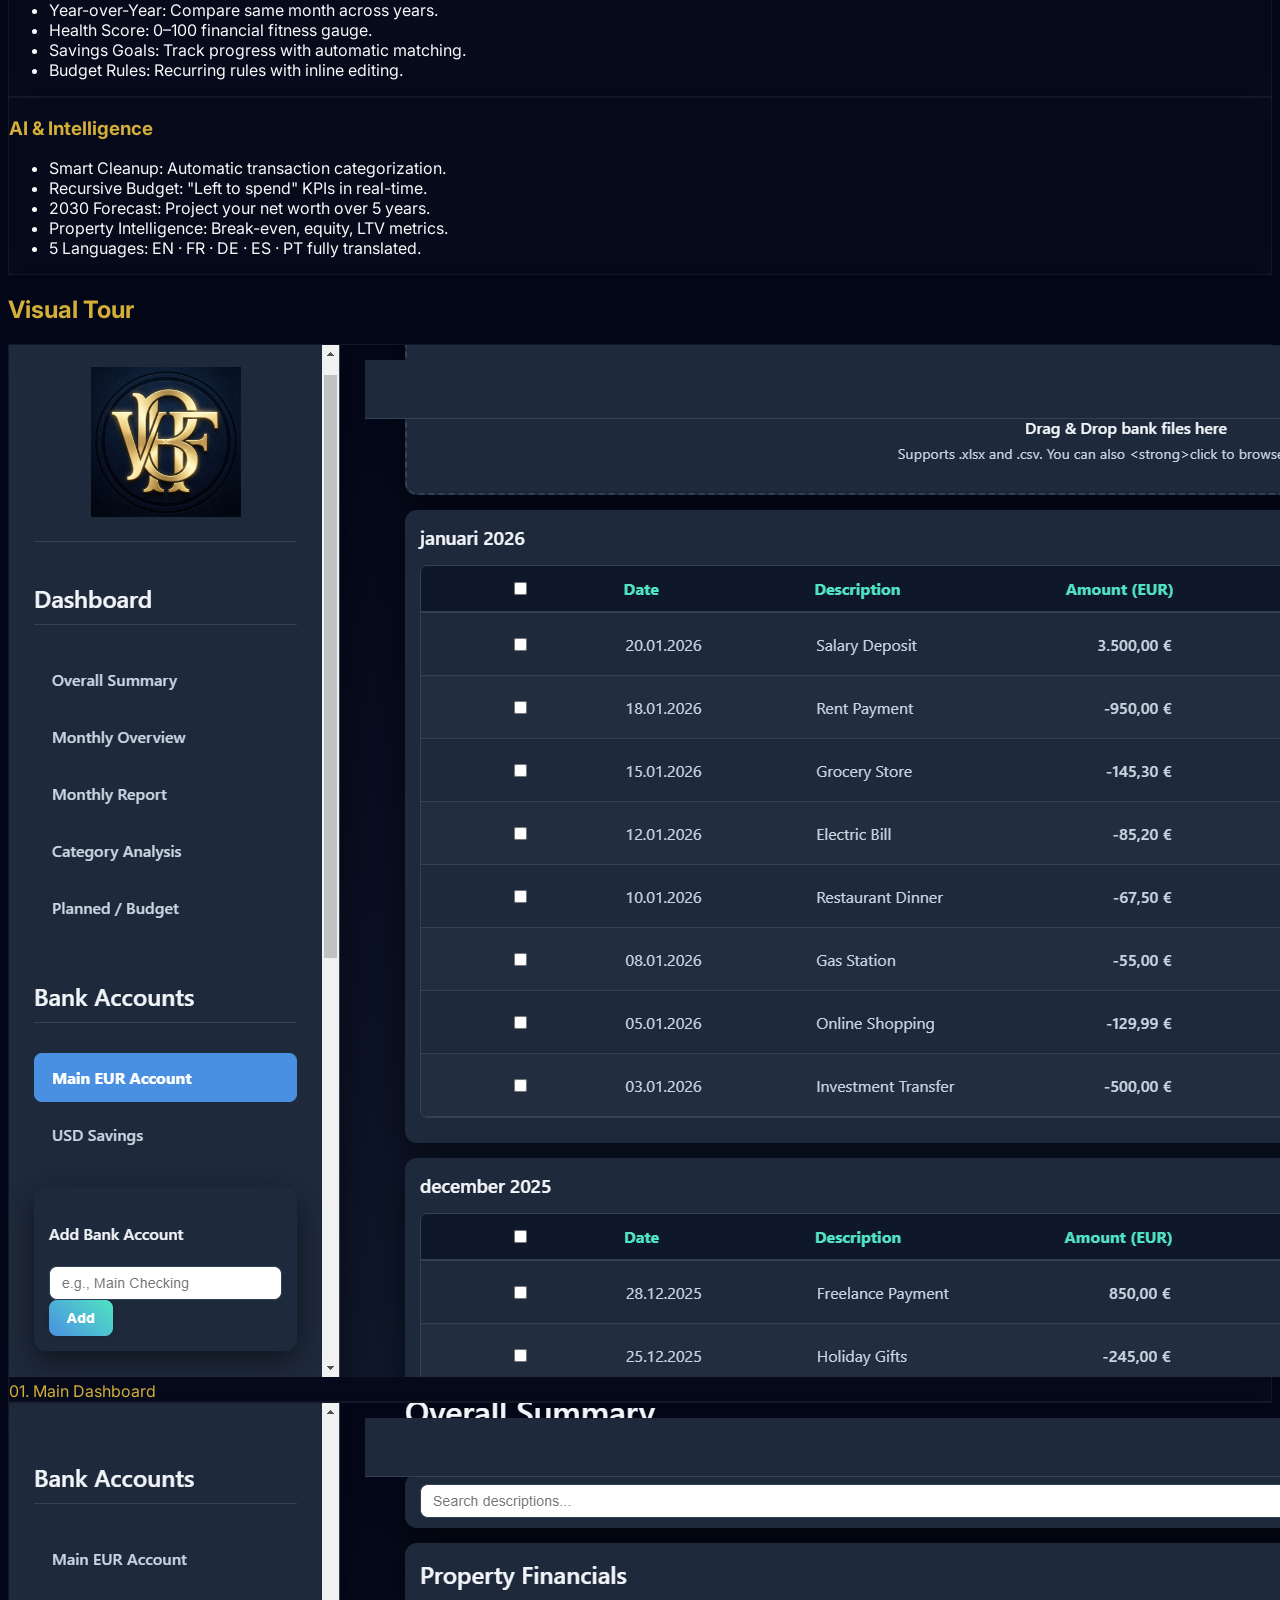
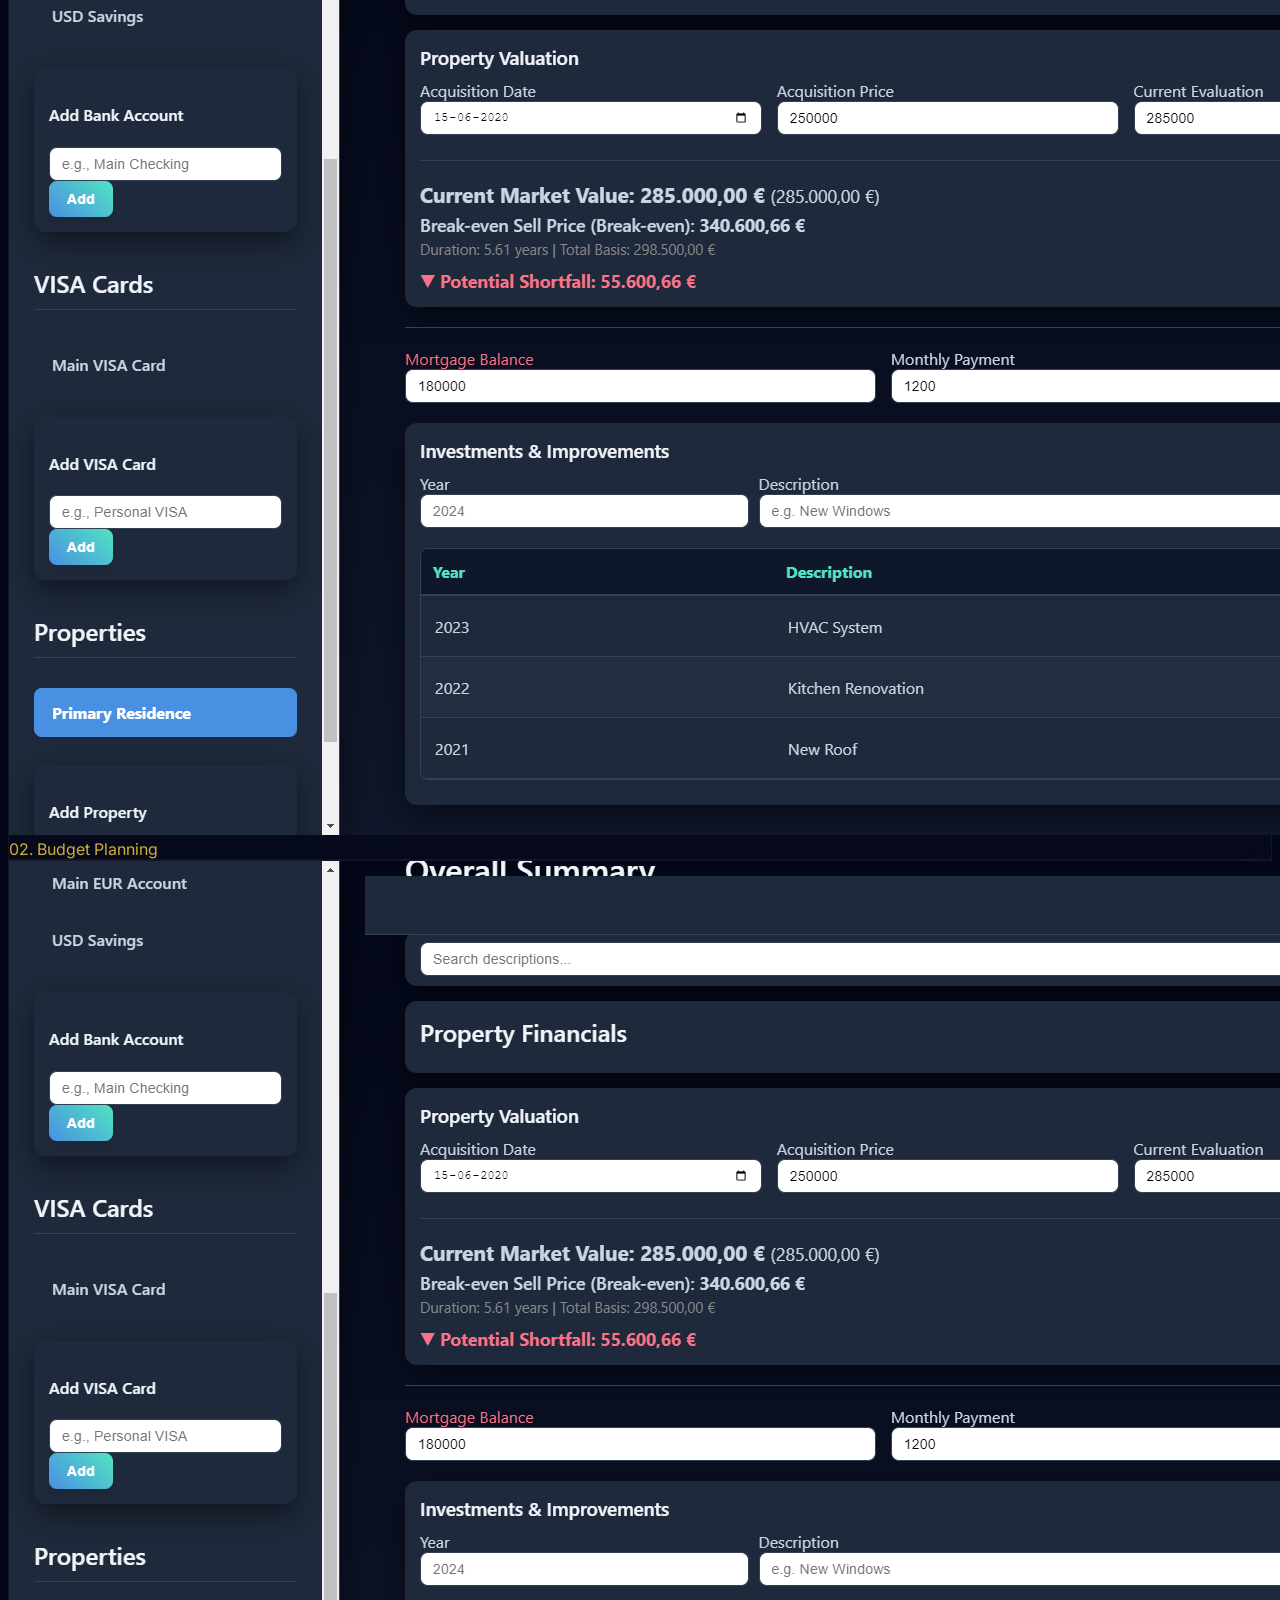
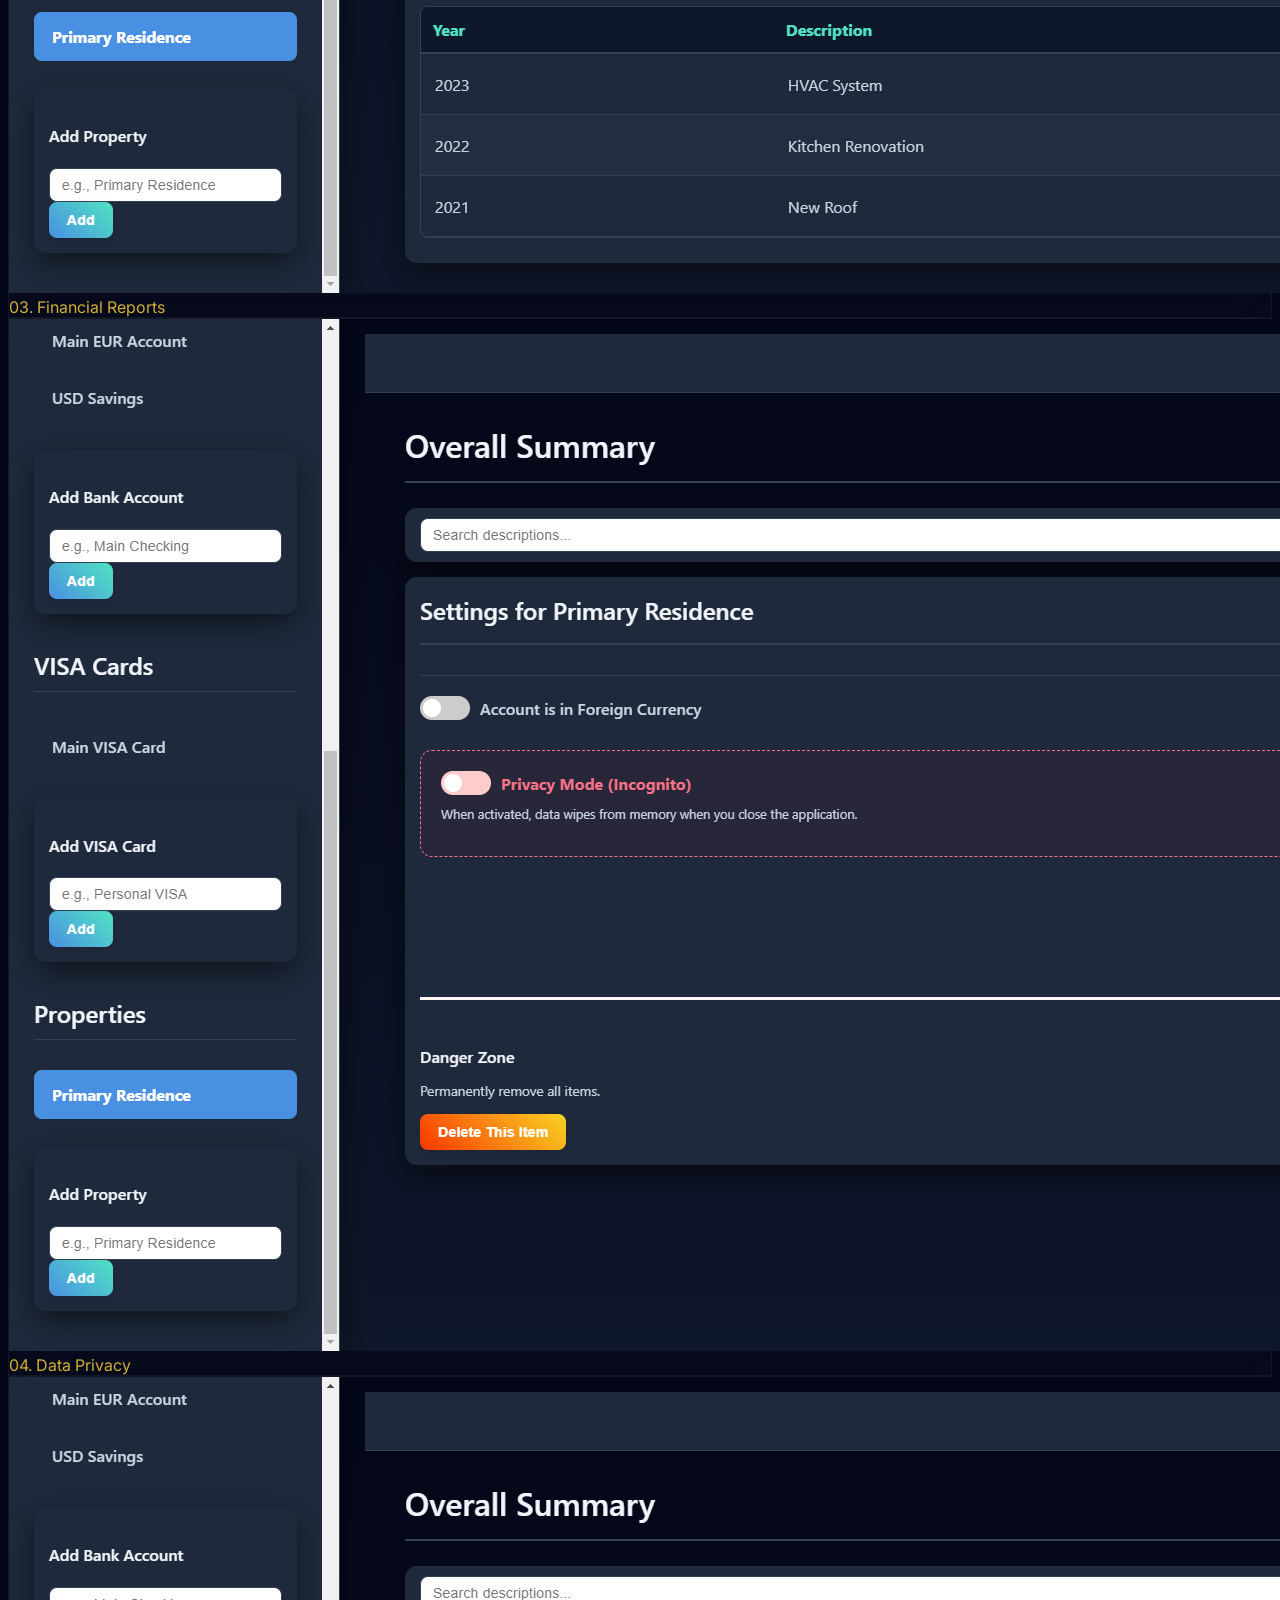
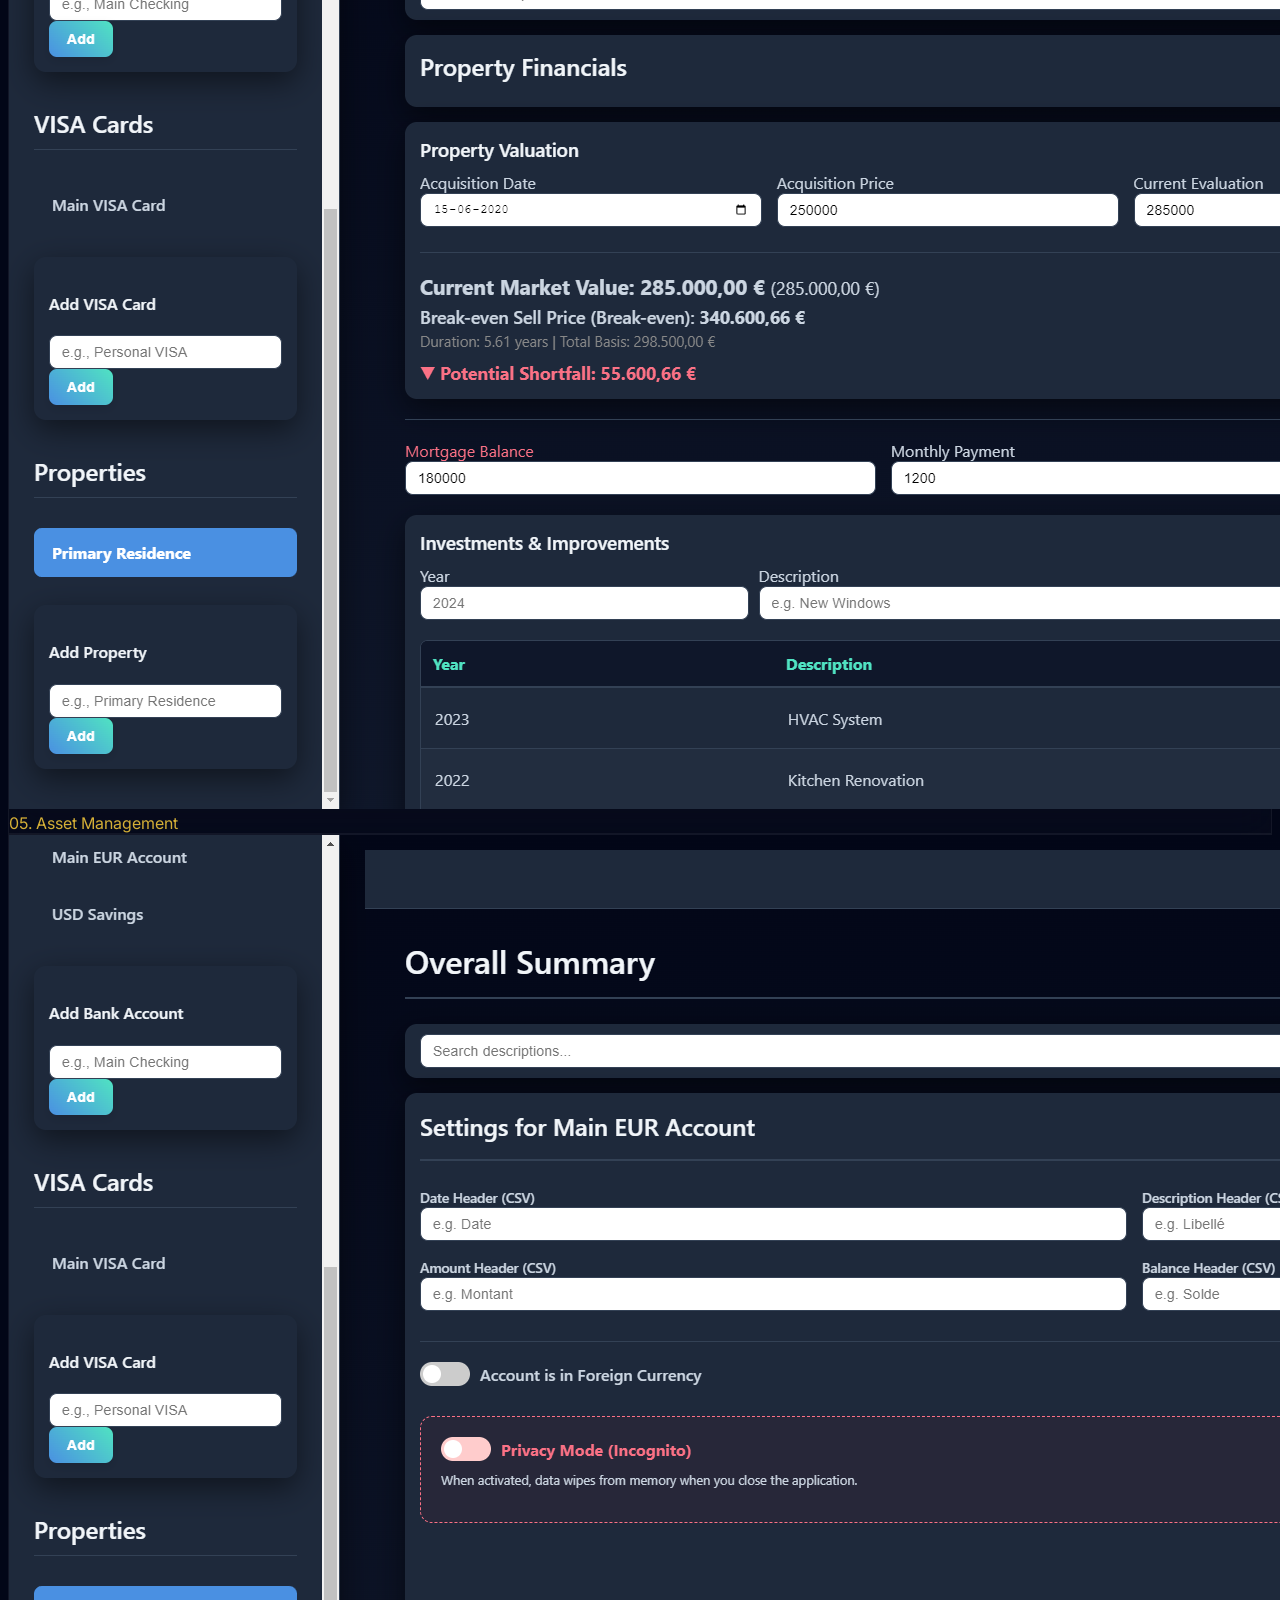
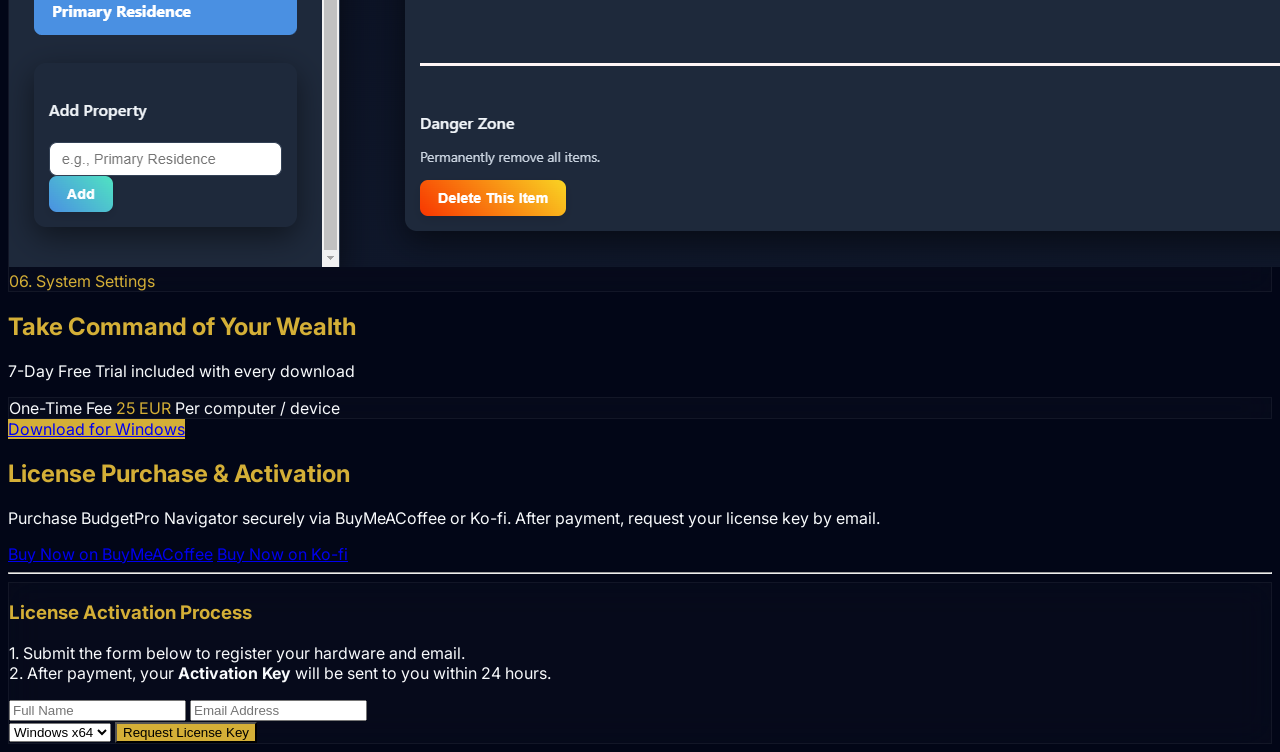
==== commit 9a50a587: "Add files via upload" ====
--- a/index.html
+++ b/index.html
@@ -4,7 +4,7 @@
   <meta charset="UTF-8">
   <meta name="viewport" content="width=device-width, initial-scale=1.0">
   <title>VBF BudgetPro Navigator | Financial Sovereignty</title>
-  <script src="https://cdn.tailwindcss.com"></script>
+  <link rel="stylesheet" href="marketing.css">
   <link href="https://fonts.googleapis.com/css2?family=Inter:wght@300;400;500;600;700;800&display=swap" rel="stylesheet">
   <link rel="stylesheet" href="https://cdnjs.cloudflare.com/ajax/libs/animate.css/4.1.1/animate.min.css"/>
   <style>
@@ -62,9 +62,11 @@
   <header class="pt-32 pb-32 px-6 hero-gradient relative">
     <div class="max-w-7xl mx-auto grid lg:grid-cols-2 gap-16 items-center">
       <div class="animate__animated animate__fadeInLeft">
-        <div class="flex gap-2 mb-6">
+        <div class="flex gap-2 mb-6 flex-wrap">
           <span class="platform-badge">Windows</span>
           <span class="platform-badge opacity-50 grayscale cursor-not-allowed">Linux (WIP)</span>
+          <span class="platform-badge">5 Languages</span>
+          <span class="platform-badge">Android Ready</span>
         </div>
         <h1 class="text-5xl md:text-6xl font-black mb-8 leading-[0.9] uppercase">
           Stop Tracking the Past.<br>
@@ -97,6 +99,7 @@
     
     <div class="glass rounded-3xl p-2 mb-8 flex justify-center gap-1 sm:gap-4 overflow-x-auto">
       <button onclick="openTab(event, 'engine')" class="tab-btn active px-4 sm:px-6 py-3 text-[9px] sm:text-sm font-bold uppercase tracking-widest transition whitespace-nowrap">Core Engine</button>
+      <button onclick="openTab(event, 'analytics')" class="tab-btn px-4 sm:px-6 py-3 text-[9px] sm:text-sm font-bold uppercase tracking-widest transition whitespace-nowrap">Analytics</button>
       <button onclick="openTab(event, 'wealth')" class="tab-btn px-4 sm:px-6 py-3 text-[9px] sm:text-sm font-bold uppercase tracking-widest transition whitespace-nowrap">Wealth Intel</button>
       <button onclick="openTab(event, 'privacy')" class="tab-btn px-4 sm:px-6 py-3 text-[9px] sm:text-sm font-bold uppercase tracking-widest transition whitespace-nowrap">Sovereignty</button>
       <button onclick="openTab(event, 'legal')" class="tab-btn px-4 sm:px-6 py-3 text-[9px] sm:text-sm font-bold uppercase tracking-widest transition whitespace-nowrap">Legal</button>
@@ -107,12 +110,58 @@
       <div class="grid md:grid-cols-2 gap-8 items-center bg-white/5 p-10 rounded-3xl border border-white/10">
         <div>
           <h3 class="text-2xl font-bold mb-4 gold-text uppercase">High-Velocity Reconciliation</h3>
-          <p class="text-gray-300">Process years of transactions in seconds. Sync multiple accounts and VISA cards unified without cloud dependency or monthly subscription fees.</p>
-        </div>
-        <div class="bg-black/40 p-6 rounded-xl border border-gold/20 font-mono text-xs text-center">
+          <p class="text-gray-300 mb-4">Process years of transactions in seconds. Sync multiple accounts and VISA cards unified without cloud dependency or monthly subscription fees.</p>
+          <ul class="text-gray-400 text-sm space-y-2">
+            <li>✅ <strong>Drag & Drop Import</strong> — CSV, Excel (.xlsx), ODS bank statements</li>
+            <li>✅ <strong>Document Attachments</strong> — Attach receipts, invoices, contracts to any transaction</li>
+            <li>✅ <strong>Inline Preview</strong> — View images, PDFs, CSV and text files directly in-app</li>
+            <li>✅ <strong>Open with System App</strong> — Launch files in LibreOffice, Word, or default viewer</li>
+            <li>✅ <strong>AI Smart Categorization</strong> — Auto-classify transactions with a learning engine</li>
+            <li>✅ <strong>5 Languages</strong> — English, French, German, Spanish, Portuguese</li>
+          </ul>
+        </div>
+        <div class="bg-black/40 p-6 rounded-xl border border-gold/20 font-mono text-xs text-center space-y-2">
             <span class="gold-text">SYNC STATUS:</span> OPERATIONAL<br>
-            <span class="gold-text">CURRENCIES:</span> EUR, USD, MAD, GBP<br>
-            <span class="gold-text">ENCRYPTION:</span> AES-256 LOCAL
+            <span class="gold-text">CURRENCIES:</span> EUR, USD, MAD, GBP, CHF<br>
+            <span class="gold-text">ENCRYPTION:</span> AES-256 LOCAL<br>
+            <span class="gold-text">FORMATS:</span> CSV, XLSX, ODS, ODT, ODP<br>
+            <span class="gold-text">LANGUAGES:</span> EN · FR · DE · ES · PT
+        </div>
+      </div>
+    </div>
+
+    <!-- Analytics Tab -->
+    <div id="analytics" class="tab-content animate__animated animate__fadeIn">
+      <div class="bg-white/5 p-10 rounded-3xl border border-white/10">
+        <h3 class="text-2xl font-bold mb-6 gold-text uppercase text-center">Advanced Analytics Suite</h3>
+        <div class="grid md:grid-cols-3 gap-6">
+          <div class="bg-black/40 p-6 rounded-xl border border-gold/20">
+            <div class="text-3xl mb-3">📊</div>
+            <h4 class="font-bold gold-text mb-2 uppercase text-sm">Budget vs Actual</h4>
+            <p class="text-gray-400 text-sm">Compare planned budgets against real spending per category with visual progress bars. Know exactly where you're over or under budget.</p>
+          </div>
+          <div class="bg-black/40 p-6 rounded-xl border border-gold/20">
+            <div class="text-3xl mb-3">📅</div>
+            <h4 class="font-bold gold-text mb-2 uppercase text-sm">Year-over-Year</h4>
+            <p class="text-gray-400 text-sm">Compare the same month across years. Track income, expenses and savings trends with delta indicators showing improvement or decline.</p>
+          </div>
+          <div class="bg-black/40 p-6 rounded-xl border border-gold/20">
+            <div class="text-3xl mb-3">🏥</div>
+            <h4 class="font-bold gold-text mb-2 uppercase text-sm">Financial Health Score</h4>
+            <p class="text-gray-400 text-sm">A 0–100 gauge scoring your financial fitness based on savings rate, budget adherence, expense trends, debt ratio, and consistency.</p>
+          </div>
+        </div>
+        <div class="grid md:grid-cols-2 gap-6 mt-6">
+          <div class="bg-black/40 p-6 rounded-xl border border-gold/20">
+            <div class="text-3xl mb-3">🎯</div>
+            <h4 class="font-bold gold-text mb-2 uppercase text-sm">Savings Goals & Wealth Accumulation</h4>
+            <p class="text-gray-400 text-sm">Set goal-based savings targets with source/target accounts. Progress bars track real deposits automatically. Edit goals anytime with inline editing.</p>
+          </div>
+          <div class="bg-black/40 p-6 rounded-xl border border-gold/20">
+            <div class="text-3xl mb-3">📅</div>
+            <h4 class="font-bold gold-text mb-2 uppercase text-sm">Budget Rules & Planned Transactions</h4>
+            <p class="text-gray-400 text-sm">Create recurring rules for salaries, rent, subscriptions. One-time, weekly, monthly, quarterly, or yearly. Full inline editing and smart KPI dashboard.</p>
+          </div>
         </div>
       </div>
     </div>
@@ -121,12 +170,24 @@
     <div id="wealth" class="tab-content animate__animated animate__fadeIn">
       <div class="grid md:grid-cols-2 gap-8 items-center bg-white/5 p-10 rounded-3xl border border-white/10">
         <div>
-          <h3 class="text-2xl font-bold mb-4 gold-text uppercase">Property Velocity</h3>
-          <p class="text-gray-300">Track equity, appreciation, and break-even points. Visualize exactly when your property investments become pure profit assets for your 2030 plan.</p>
+          <h3 class="text-2xl font-bold mb-4 gold-text uppercase">Property & Wealth Intelligence</h3>
+          <p class="text-gray-300 mb-4">Track equity, appreciation, and break-even points. Visualize exactly when your property investments become pure profit assets.</p>
+          <ul class="text-gray-400 text-sm space-y-2">
+            <li>✅ <strong>Break-Even Analysis</strong> — Acquisition costs, taxes, inflation factored in</li>
+            <li>✅ <strong>5-Year Wealth Forecast</strong> — Net worth projection to 2030 with Dream Factor</li>
+            <li>✅ <strong>Net Worth Evolution</strong> — Monthly wealth growth tracking with elegant charts</li>
+            <li>✅ <strong>Loan-to-Value & Equity</strong> — Real-time ownership vs bank position</li>
+            <li>✅ <strong>Investment Tracking</strong> — Log renovations, improvements, and maintenance</li>
+          </ul>
         </div>
         <div class="bg-black/40 p-6 rounded-xl border border-gold/20 text-center py-10">
             <span class="text-5xl font-black gold-text">2030</span>
             <p class="text-[10px] uppercase tracking-[0.3em] mt-2">Freedom Horizon</p>
+            <div class="mt-4 text-left text-gray-400 text-xs space-y-1 font-mono">
+              <div><span class="gold-text">▲</span> Net Worth Evolution</div>
+              <div><span class="gold-text">▲</span> Monthly Wealth Growth</div>
+              <div><span class="gold-text">▲</span> Sovereign Savings Rate</div>
+            </div>
         </div>
       </div>
     </div>
@@ -188,24 +249,30 @@
         <h3 class="text-xl font-bold mb-4 gold-text uppercase">Total Visibility</h3>
         <ul class="list-disc ml-5 text-gray-300 text-sm space-y-2">
           <li>Multi-Account Synergy: Track Savings and Investments in one view.</li>
-          <li>Global Currency: Live rates for EUR, USD, MAD, etc.</li>
+          <li>Global Currency: Live rates for EUR, USD, MAD, GBP, CHF.</li>
           <li>VISA Reconciliation: Automatic payment matching.</li>
+          <li>Drag & Drop Import: CSV, Excel, ODS bank statements.</li>
+          <li>Document Attachments: Receipts, invoices, contracts on any transaction.</li>
         </ul>
       </div>
       <div class="glass p-8 rounded-xl border border-gold card-hover">
-        <h3 class="text-xl font-bold mb-4 gold-text uppercase">Smart Property</h3>
+        <h3 class="text-xl font-bold mb-4 gold-text uppercase">Advanced Analytics</h3>
         <ul class="list-disc ml-5 text-gray-300 text-sm space-y-2">
-          <li>Break-Even Logic: Calculate sell price after inflation/taxes.</li>
-          <li>Equity & LTV: See your real ownership vs the bank.</li>
-          <li>Wealth Velocity: Monthly appreciation forecasting.</li>
+          <li>Budget vs Actual: Visual progress bars per category.</li>
+          <li>Year-over-Year: Compare same month across years.</li>
+          <li>Health Score: 0–100 financial fitness gauge.</li>
+          <li>Savings Goals: Track progress with automatic matching.</li>
+          <li>Budget Rules: Recurring rules with inline editing.</li>
         </ul>
       </div>
       <div class="glass p-8 rounded-xl border border-gold card-hover">
-        <h3 class="text-xl font-bold mb-4 gold-text uppercase">AI Intelligence</h3>
+        <h3 class="text-xl font-bold mb-4 gold-text uppercase">AI & Intelligence</h3>
         <ul class="list-disc ml-5 text-gray-300 text-sm space-y-2">
           <li>Smart Cleanup: Automatic transaction categorization.</li>
           <li>Recursive Budget: "Left to spend" KPIs in real-time.</li>
           <li>2030 Forecast: Project your net worth over 5 years.</li>
+          <li>Property Intelligence: Break-even, equity, LTV metrics.</li>
+          <li>5 Languages: EN · FR · DE · ES · PT fully translated.</li>
         </ul>
       </div>
     </div>
@@ -242,7 +309,7 @@
     </div>
   </section>
 
-  <!-- CTA & LICENSING -->
+  <!-- CTA & LICENSING (PAYPAL PROCESS) -->
   <section id="cta" class="max-w-3xl mx-auto px-6 py-20 text-center">
     <h2 class="text-4xl font-black mb-2 gold-text uppercase">Take Command of Your Wealth</h2>
     <p class="text-gray-400 mb-8 uppercase tracking-widest text-xs">7-Day Free Trial included with every download</p>
@@ -256,7 +323,7 @@
     </div>
 
     <div class="mb-16">
-      <a href="https://github.com/VBFPRONavigator/vbf-budget-pro/releases/download/NavVBFPRO/BudgetPro.Navigator.Setup.1.0.0.exe" 
+      <a href="https://github.com/VBFPRONavigator/vbf-budget-pro/releases/download/VBFPRO/BudgetPro.Navigator.Setup.1.0.0.exe" 
          download class="gold-bg text-black px-12 py-5 rounded font-black uppercase text-xl inline-block shadow-xl hover:scale-105 transition">
          Download for Windows
       </a>
@@ -296,6 +363,11 @@
 
   
 
+  <!-- IMAGE MODAL -->
+  <div id="modal" style="display:none;" onclick="this.style.display='none'" class="fixed inset-0 z-50 bg-black/90 flex items-center justify-center p-4 cursor-pointer">
+    <img id="modal-img" src="" alt="Preview" class="max-w-full max-h-[90vh] rounded-2xl shadow-2xl">
+  </div>
+
   <script>
     // Tab Switching
     function openTab(evt, tabName) {
@@ -327,3 +399,4 @@
 </html>
 
 
+
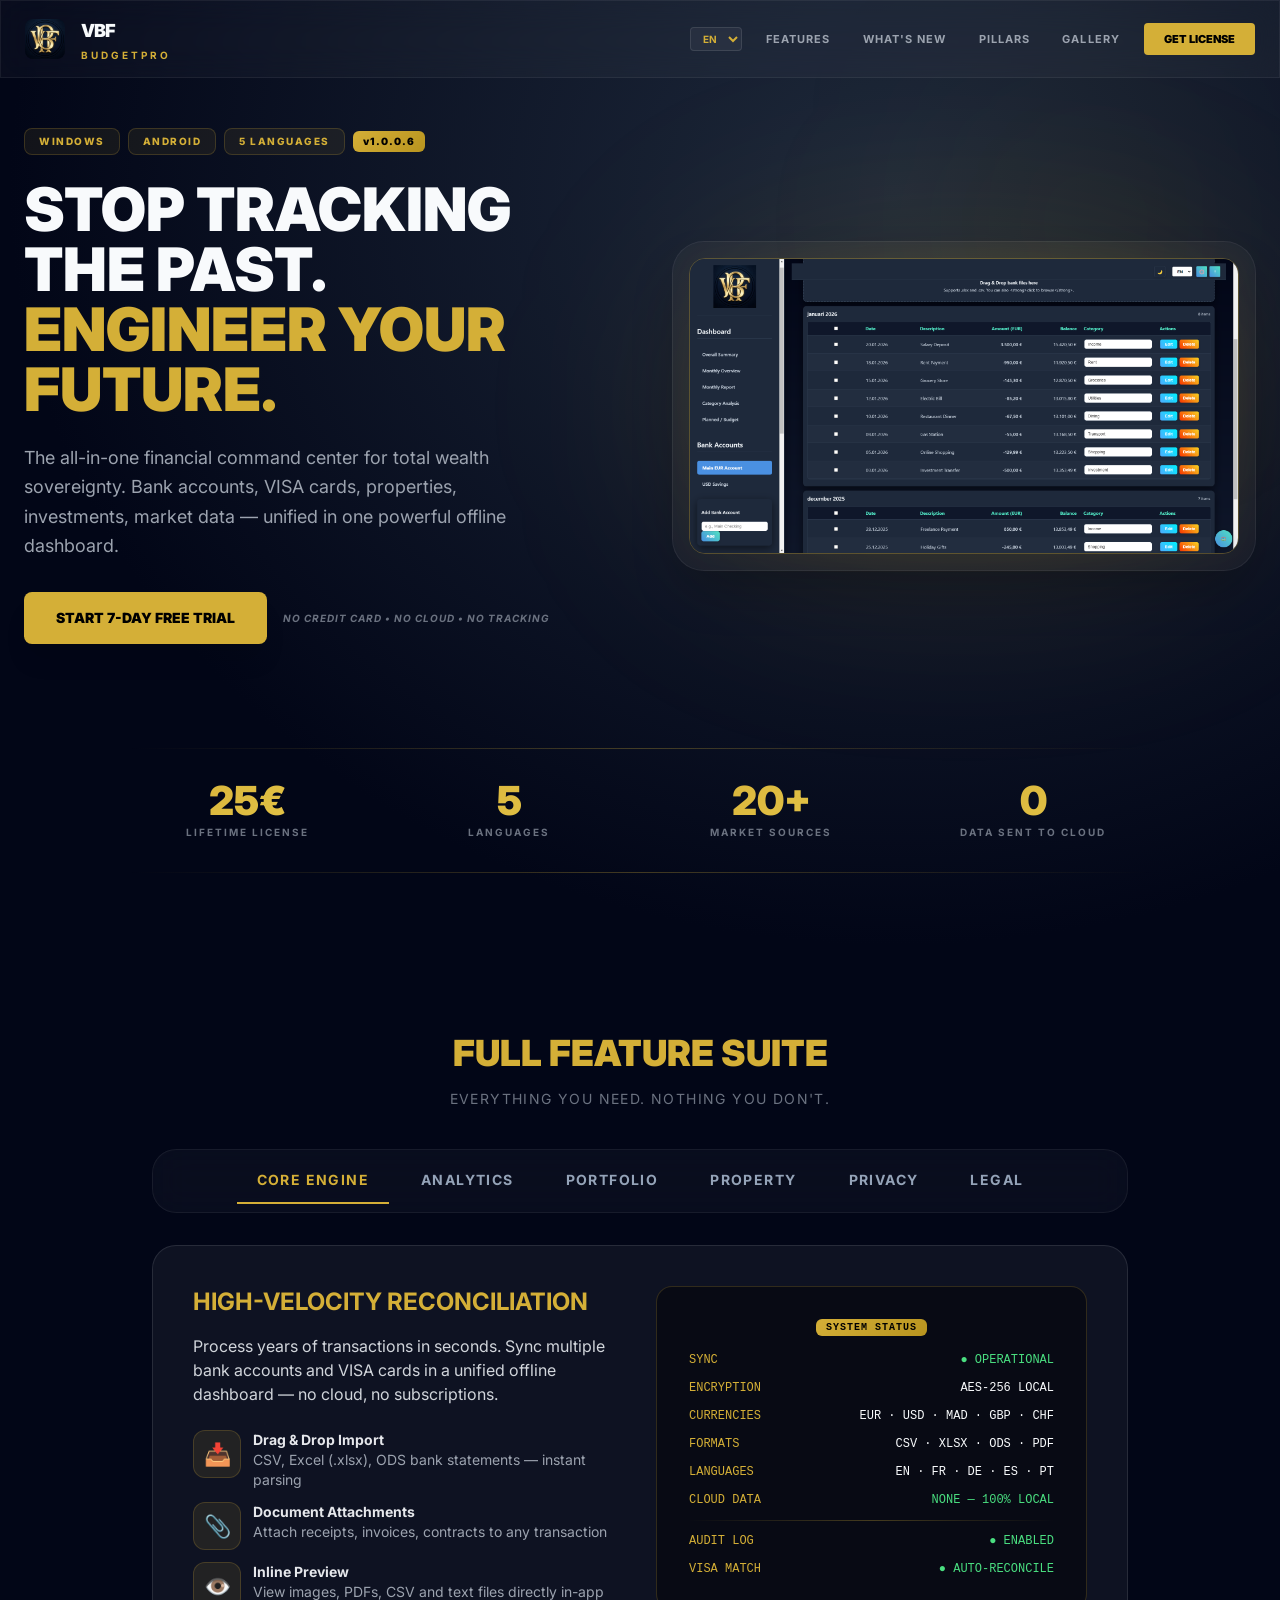
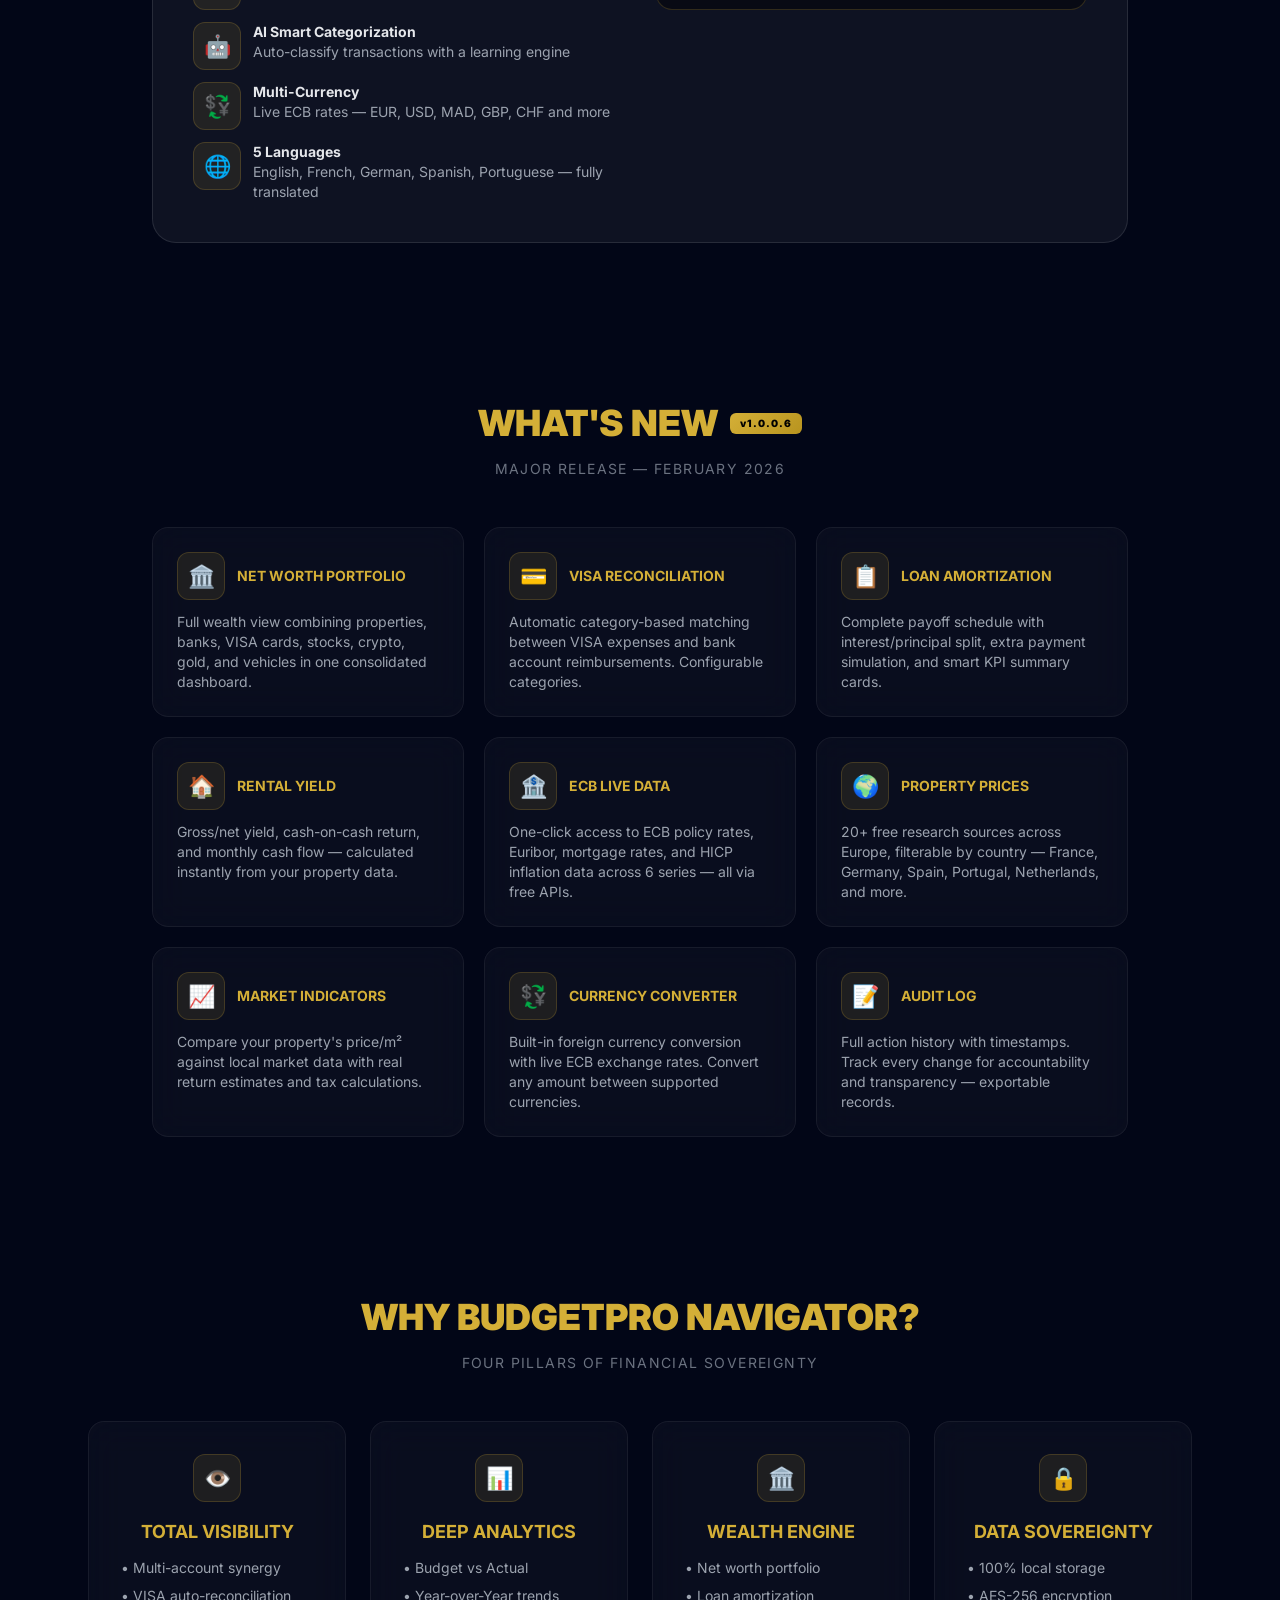
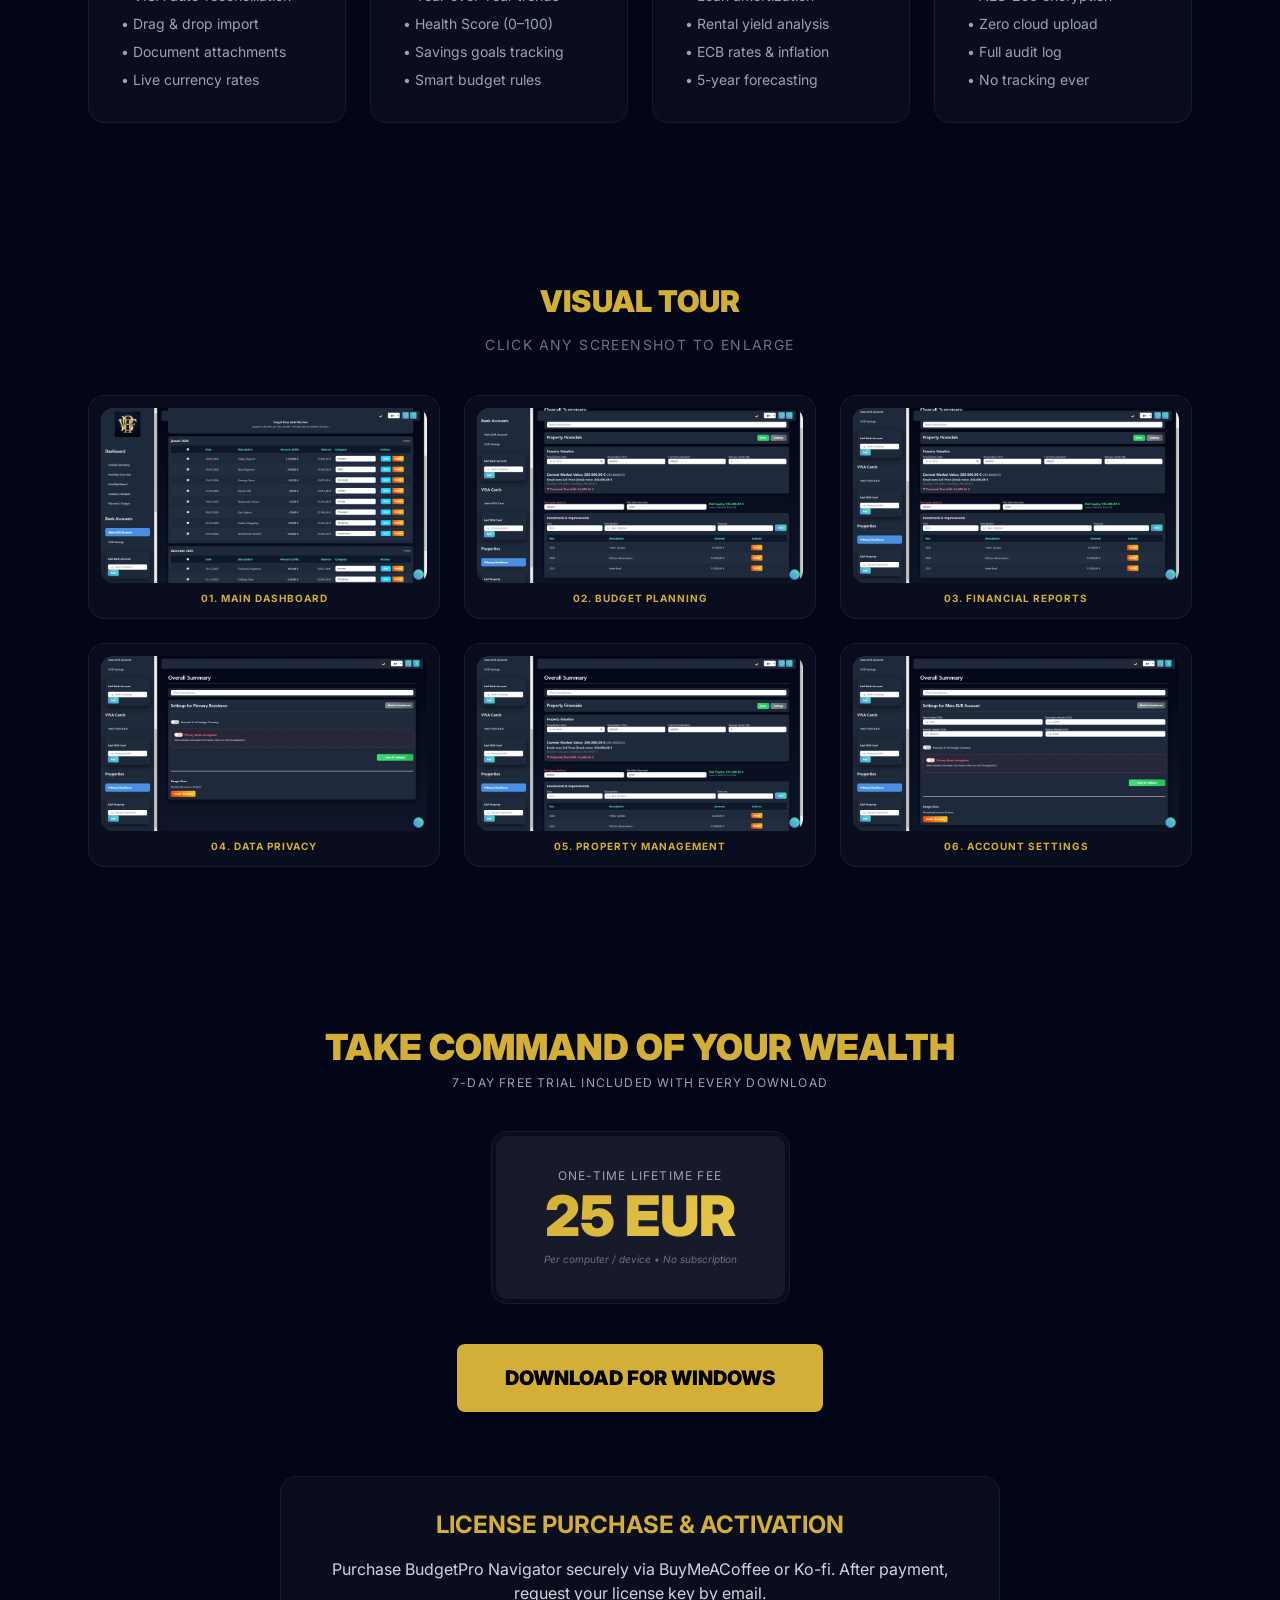
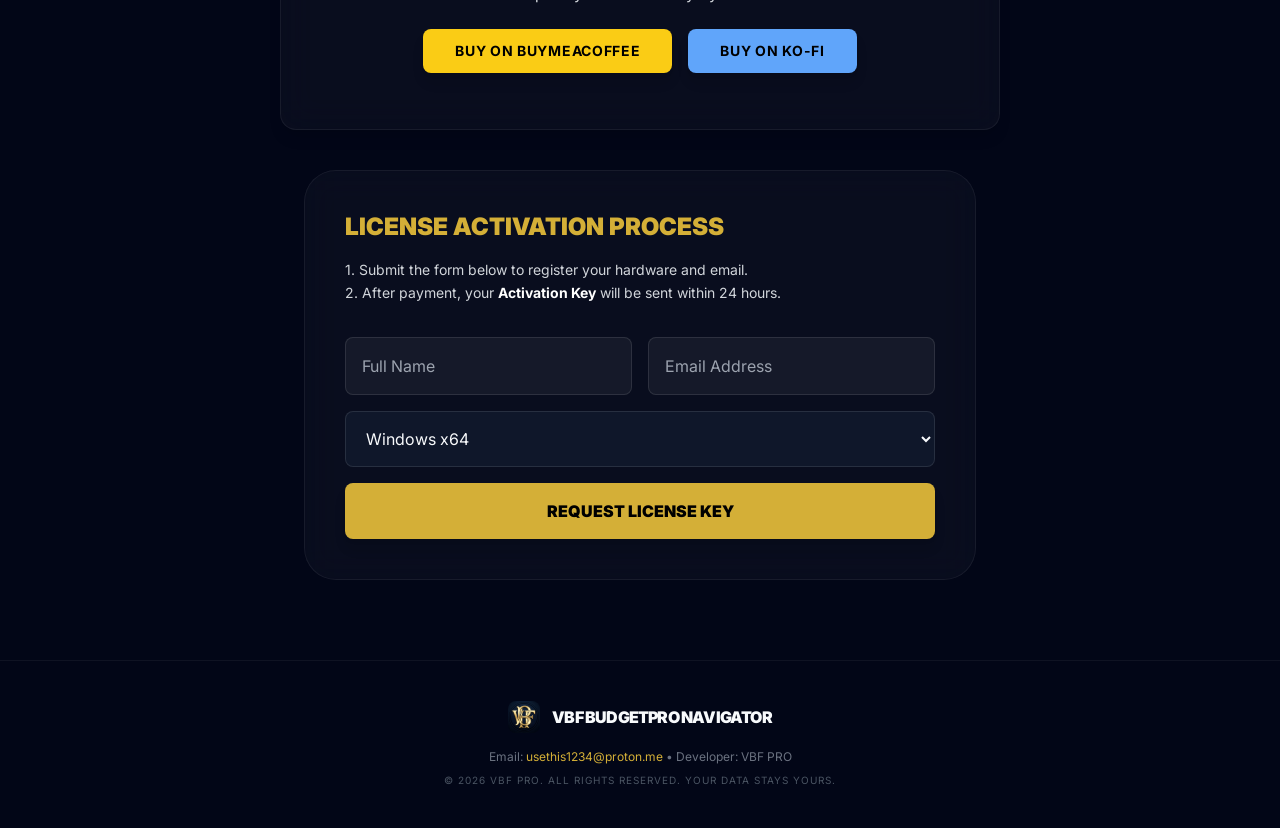
==== commit 560008ac: "Update download URLs to v1.0.0.6 release" ====
--- a/index.html
+++ b/index.html
@@ -1,402 +1,627 @@
-<!DOCTYPE html>
-<html lang="en">
-<head>
-  <meta charset="UTF-8">
-  <meta name="viewport" content="width=device-width, initial-scale=1.0">
-  <title>VBF BudgetPro Navigator | Financial Sovereignty</title>
-  <link rel="stylesheet" href="marketing.css">
-  <link href="https://fonts.googleapis.com/css2?family=Inter:wght@300;400;500;600;700;800&display=swap" rel="stylesheet">
-  <link rel="stylesheet" href="https://cdnjs.cloudflare.com/ajax/libs/animate.css/4.1.1/animate.min.css"/>
-  <style>
-    :root { --gold: #d4af37; --navy-deep: #020617; --navy-light: #1e293b; }
-    body { font-family: 'Inter', sans-serif; background-color: var(--navy-deep); color: #f8fafc; scroll-behavior: smooth; }
-    .gold-text { color: var(--gold); }
-    .gold-bg { background-color: var(--gold); }
-    .glass { background: rgba(255, 255, 255, 0.02); backdrop-filter: blur(16px); border: 1px solid rgba(255, 255, 255, 0.05); }
-    .hero-gradient { background: radial-gradient(circle at top right, #1e293b, #020617); }
-    .card-hover:hover { transform: translateY(-10px); border-color: var(--gold); box-shadow: 0 20px 40px -10px rgba(0,0,0,0.7); }
-    .platform-badge { background: rgba(212, 175, 55, 0.1); border: 1px solid rgba(212, 175, 55, 0.2); color: var(--gold); padding: 4px 12px; border-radius: 6px; font-size: 10px; font-weight: 800; text-transform: uppercase; letter-spacing: 1px; }
-    
-    .tab-content { display: none; }
-    .tab-content.active { display: block; }
-    .tab-btn { border-bottom: 2px solid transparent; color: #94a3b8; cursor: pointer; }
-    .tab-btn.active { border-bottom: 2px solid var(--gold); color: var(--gold); }
-
-    .legal-scroll::-webkit-scrollbar { width: 4px; }
-    .legal-scroll::-webkit-scrollbar-track { background: rgba(255,255,255,0.05); }
-    .legal-scroll::-webkit-scrollbar-thumb { background: var(--gold); border-radius: 10px; }
-  </style>
-</head>
-<body>
-
-  <!-- NAVIGATION -->
-  <nav class="fixed w-full top-0 z-50 glass border-b border-white/5">
-    <div class="max-w-7xl mx-auto px-6 py-4 flex justify-between items-center">
-      <div class="flex items-center gap-4">
-        <img src="logo.png" alt="VBF" class="w-10 h-10 rounded-lg">
-        <div class="hidden sm:block leading-none">
-          <span class="text-lg font-black tracking-tighter uppercase block">VBF</span>
-          <span class="text-[10px] gold-text font-bold tracking-[0.3em]">BUDGETPRO</span>
-        </div>
-      </div>
-      <div class="flex items-center gap-4 sm:gap-6">
-        <!-- LANGUAGE SWITCHER -->
-        <select onchange="location = this.value;" class="bg-white/5 border border-white/10 text-[10px] font-bold uppercase gold-text px-2 py-1 rounded outline-none cursor-pointer">
-          <option value="index.html" selected>EN</option>
-          <option value="fr.html">FR</option>
-          <option value="de.html">DE</option>
-          <option value="es.html">ES</option>
-          <option value="pt.html">PT</option>
-        </select>
-        <div class="hidden lg:flex gap-8 text-[11px] font-bold uppercase tracking-widest text-gray-400">
-          <a href="#features" class="hover:text-white transition">Capabilities</a>
-          <a href="#pillars" class="hover:text-white transition">Pillars</a>
-          <a href="#screenshots" class="hover:text-white transition">Gallery</a>
-        </div>
-        <a href="#license" class="px-5 py-2 gold-bg text-black rounded font-black text-[11px] uppercase hover:scale-105 transition">GET LICENSE</a>
-      </div>
-    </div>
-  </nav>
-
-  <!-- HERO SECTION -->
-  <header class="pt-32 pb-32 px-6 hero-gradient relative">
-    <div class="max-w-7xl mx-auto grid lg:grid-cols-2 gap-16 items-center">
-      <div class="animate__animated animate__fadeInLeft">
-        <div class="flex gap-2 mb-6 flex-wrap">
-          <span class="platform-badge">Windows</span>
-          <span class="platform-badge opacity-50 grayscale cursor-not-allowed">Linux (WIP)</span>
-          <span class="platform-badge">5 Languages</span>
-          <span class="platform-badge">Android Ready</span>
-        </div>
-        <h1 class="text-5xl md:text-6xl font-black mb-8 leading-[0.9] uppercase">
-          Stop Tracking the Past.<br>
-          <span class="gold-text">Start Engineering Your Future.</span>
-        </h1>
-        <p class="text-gray-400 text-lg leading-relaxed mb-10 max-w-lg">
-          The ultimate dashboard for total financial sovereignty. Managing your accounts shouldn't be a second job. <b>VBF BudgetPro Navigator</b> shows you exactly where your wealth is growing.
-        </p>
-        <div class="flex flex-col sm:flex-row gap-4 items-center">
-          <a href="#cta" class="gold-bg text-black px-8 py-4 rounded font-black uppercase text-sm shadow-xl hover:bg-yellow-500 transition w-full sm:w-auto text-center">
-            Start 7-Day Free Trial
-          </a>
-          <span class="text-[10px] text-gray-500 uppercase tracking-widest font-bold italic">No credit card required</span>
-        </div>
-      </div>
-
-      <div class="animate__animated animate__fadeInRight relative">
-        <div class="absolute inset-0 bg-yellow-500/20 blur-[100px] rounded-full"></div>
-        <div class="glass p-4 rounded-[2rem] border-white/10 relative z-10 shadow-2xl min-h-[300px] flex items-center justify-center">
-          <img src="https://images.unsplash.com/photo-1460925895917-afdab827c52f?q=80&w=1000&auto=format&fit=crop" 
-               alt="App Screenshot" class="rounded-2xl border border-gold w-full h-auto">
-        </div>
-      </div>
-    </div>
-  </header>
-
-  <!-- CAPABILITIES (TABS) -->
-  <section id="features" class="max-w-5xl mx-auto px-6 py-20">
-    <h2 class="text-3xl md:text-4xl font-black mb-10 gold-text uppercase text-center">System Capabilities</h2>
-    
-    <div class="glass rounded-3xl p-2 mb-8 flex justify-center gap-1 sm:gap-4 overflow-x-auto">
-      <button onclick="openTab(event, 'engine')" class="tab-btn active px-4 sm:px-6 py-3 text-[9px] sm:text-sm font-bold uppercase tracking-widest transition whitespace-nowrap">Core Engine</button>
-      <button onclick="openTab(event, 'analytics')" class="tab-btn px-4 sm:px-6 py-3 text-[9px] sm:text-sm font-bold uppercase tracking-widest transition whitespace-nowrap">Analytics</button>
-      <button onclick="openTab(event, 'wealth')" class="tab-btn px-4 sm:px-6 py-3 text-[9px] sm:text-sm font-bold uppercase tracking-widest transition whitespace-nowrap">Wealth Intel</button>
-      <button onclick="openTab(event, 'privacy')" class="tab-btn px-4 sm:px-6 py-3 text-[9px] sm:text-sm font-bold uppercase tracking-widest transition whitespace-nowrap">Sovereignty</button>
-      <button onclick="openTab(event, 'legal')" class="tab-btn px-4 sm:px-6 py-3 text-[9px] sm:text-sm font-bold uppercase tracking-widest transition whitespace-nowrap">Legal</button>
-    </div>
-
-    <!-- Engine Tab -->
-    <div id="engine" class="tab-content active animate__animated animate__fadeIn">
-      <div class="grid md:grid-cols-2 gap-8 items-center bg-white/5 p-10 rounded-3xl border border-white/10">
-        <div>
-          <h3 class="text-2xl font-bold mb-4 gold-text uppercase">High-Velocity Reconciliation</h3>
-          <p class="text-gray-300 mb-4">Process years of transactions in seconds. Sync multiple accounts and VISA cards unified without cloud dependency or monthly subscription fees.</p>
-          <ul class="text-gray-400 text-sm space-y-2">
-            <li>✅ <strong>Drag & Drop Import</strong> — CSV, Excel (.xlsx), ODS bank statements</li>
-            <li>✅ <strong>Document Attachments</strong> — Attach receipts, invoices, contracts to any transaction</li>
-            <li>✅ <strong>Inline Preview</strong> — View images, PDFs, CSV and text files directly in-app</li>
-            <li>✅ <strong>Open with System App</strong> — Launch files in LibreOffice, Word, or default viewer</li>
-            <li>✅ <strong>AI Smart Categorization</strong> — Auto-classify transactions with a learning engine</li>
-            <li>✅ <strong>5 Languages</strong> — English, French, German, Spanish, Portuguese</li>
-          </ul>
-        </div>
-        <div class="bg-black/40 p-6 rounded-xl border border-gold/20 font-mono text-xs text-center space-y-2">
-            <span class="gold-text">SYNC STATUS:</span> OPERATIONAL<br>
-            <span class="gold-text">CURRENCIES:</span> EUR, USD, MAD, GBP, CHF<br>
-            <span class="gold-text">ENCRYPTION:</span> AES-256 LOCAL<br>
-            <span class="gold-text">FORMATS:</span> CSV, XLSX, ODS, ODT, ODP<br>
-            <span class="gold-text">LANGUAGES:</span> EN · FR · DE · ES · PT
-        </div>
-      </div>
-    </div>
-
-    <!-- Analytics Tab -->
-    <div id="analytics" class="tab-content animate__animated animate__fadeIn">
-      <div class="bg-white/5 p-10 rounded-3xl border border-white/10">
-        <h3 class="text-2xl font-bold mb-6 gold-text uppercase text-center">Advanced Analytics Suite</h3>
-        <div class="grid md:grid-cols-3 gap-6">
-          <div class="bg-black/40 p-6 rounded-xl border border-gold/20">
-            <div class="text-3xl mb-3">📊</div>
-            <h4 class="font-bold gold-text mb-2 uppercase text-sm">Budget vs Actual</h4>
-            <p class="text-gray-400 text-sm">Compare planned budgets against real spending per category with visual progress bars. Know exactly where you're over or under budget.</p>
-          </div>
-          <div class="bg-black/40 p-6 rounded-xl border border-gold/20">
-            <div class="text-3xl mb-3">📅</div>
-            <h4 class="font-bold gold-text mb-2 uppercase text-sm">Year-over-Year</h4>
-            <p class="text-gray-400 text-sm">Compare the same month across years. Track income, expenses and savings trends with delta indicators showing improvement or decline.</p>
-          </div>
-          <div class="bg-black/40 p-6 rounded-xl border border-gold/20">
-            <div class="text-3xl mb-3">🏥</div>
-            <h4 class="font-bold gold-text mb-2 uppercase text-sm">Financial Health Score</h4>
-            <p class="text-gray-400 text-sm">A 0–100 gauge scoring your financial fitness based on savings rate, budget adherence, expense trends, debt ratio, and consistency.</p>
-          </div>
-        </div>
-        <div class="grid md:grid-cols-2 gap-6 mt-6">
-          <div class="bg-black/40 p-6 rounded-xl border border-gold/20">
-            <div class="text-3xl mb-3">🎯</div>
-            <h4 class="font-bold gold-text mb-2 uppercase text-sm">Savings Goals & Wealth Accumulation</h4>
-            <p class="text-gray-400 text-sm">Set goal-based savings targets with source/target accounts. Progress bars track real deposits automatically. Edit goals anytime with inline editing.</p>
-          </div>
-          <div class="bg-black/40 p-6 rounded-xl border border-gold/20">
-            <div class="text-3xl mb-3">📅</div>
-            <h4 class="font-bold gold-text mb-2 uppercase text-sm">Budget Rules & Planned Transactions</h4>
-            <p class="text-gray-400 text-sm">Create recurring rules for salaries, rent, subscriptions. One-time, weekly, monthly, quarterly, or yearly. Full inline editing and smart KPI dashboard.</p>
-          </div>
-        </div>
-      </div>
-    </div>
-
-    <!-- Wealth Tab -->
-    <div id="wealth" class="tab-content animate__animated animate__fadeIn">
-      <div class="grid md:grid-cols-2 gap-8 items-center bg-white/5 p-10 rounded-3xl border border-white/10">
-        <div>
-          <h3 class="text-2xl font-bold mb-4 gold-text uppercase">Property & Wealth Intelligence</h3>
-          <p class="text-gray-300 mb-4">Track equity, appreciation, and break-even points. Visualize exactly when your property investments become pure profit assets.</p>
-          <ul class="text-gray-400 text-sm space-y-2">
-            <li>✅ <strong>Break-Even Analysis</strong> — Acquisition costs, taxes, inflation factored in</li>
-            <li>✅ <strong>5-Year Wealth Forecast</strong> — Net worth projection to 2030 with Dream Factor</li>
-            <li>✅ <strong>Net Worth Evolution</strong> — Monthly wealth growth tracking with elegant charts</li>
-            <li>✅ <strong>Loan-to-Value & Equity</strong> — Real-time ownership vs bank position</li>
-            <li>✅ <strong>Investment Tracking</strong> — Log renovations, improvements, and maintenance</li>
-          </ul>
-        </div>
-        <div class="bg-black/40 p-6 rounded-xl border border-gold/20 text-center py-10">
-            <span class="text-5xl font-black gold-text">2030</span>
-            <p class="text-[10px] uppercase tracking-[0.3em] mt-2">Freedom Horizon</p>
-            <div class="mt-4 text-left text-gray-400 text-xs space-y-1 font-mono">
-              <div><span class="gold-text">▲</span> Net Worth Evolution</div>
-              <div><span class="gold-text">▲</span> Monthly Wealth Growth</div>
-              <div><span class="gold-text">▲</span> Sovereign Savings Rate</div>
-            </div>
-        </div>
-      </div>
-    </div>
-
-    <!-- Sovereignty Tab -->
-    <div id="privacy" class="tab-content animate__animated animate__fadeIn">
-      <div class="grid md:grid-cols-2 gap-8 items-center bg-white/5 p-10 rounded-3xl border border-white/10">
-        <div>
-          <h3 class="text-2xl font-bold mb-4 gold-text uppercase">Zero-Knowledge Storage</h3>
-          <p class="text-gray-300">Your financial history never leaves your hardware. Local-first encryption means zero tracking, zero cloud leaks, and zero corporate surveillance.</p>
-        </div>
-        <div class="flex justify-center">
-            <div class="w-20 h-20 border-2 border-gold rounded-full flex items-center justify-center animate-pulse text-2xl">🔒</div>
-        </div>
-      </div>
-    </div>
-
-    <!-- LEGAL TAB (100% COMPLETE) -->
-    <div id="legal" class="tab-content animate__animated animate__fadeIn">
-      <div class="bg-white/5 p-8 sm:p-10 rounded-3xl border border-white/10">
-        <h3 class="text-2xl font-bold mb-6 gold-text uppercase text-center">Privacy Policy & Licensing</h3>
-        <div class="legal-scroll max-h-[500px] overflow-y-auto pr-4 text-sm leading-relaxed text-gray-300 space-y-6">
-          <p><strong>Effective Date:</strong> January 25, 2026<br><strong>Last Updated:</strong> January 25, 2026</p>
-          
-          <h4 class="text-lg font-bold gold-text uppercase">1. Overview</h4>
-          <p>BudgetPro Navigator is committed to protecting your privacy. This policy explains our data practices for the desktop application ("the App").</p>
-
-          <h4 class="text-lg font-bold gold-text uppercase">2. Data Storage</h4>
-          <p><strong>All data is stored locally on your device.</strong> BudgetPro Navigator does not send data to external servers, upload to the cloud, or transmit financial info over the internet.</p>
-
-          <h4 class="text-lg font-bold gold-text uppercase">3. Data Collection</h4>
-          <p><strong>We collect NO data.</strong> The App operates entirely offline. <strong>What we don't collect:</strong> Names, emails, bank credentials, transaction data, location, or usage analytics.</p>
-
-          <h4 class="text-lg font-bold gold-text uppercase">4. Security</h4>
-          <p>Protected by Local Storage, No Internet dependency, No Third-party access, and 100% user control over data deletion.</p>
-
-          <h4 class="text-lg font-bold gold-text uppercase">5. User Rights</h4>
-          <p>You have the right to Access, Export, and Delete all information within the application at any time.</p>
-
-          <h4 class="text-lg font-bold gold-text uppercase">6. Licensing & Trial</h4>
-          <p>The App includes a <strong>7-day free trial</strong>. After the trial, a <strong>one-time lifetime fee of 25 EUR per computer</strong> is required. Licenses are tied to the hardware ID of your device.</p>
-
-          <h4 class="text-lg font-bold gold-text uppercase">7. Contact Information</h4>
-          <p>Email: <span class="gold-text">usethis1234@proton.me</span><br>Developer: VBF PRO</p>
-
-          <div class="border-t border-white/10 pt-4 italic text-center text-gold">
-            "Your financial data is yours alone. We don't see it, we don't store it, and we don't share it."
-          </div>
-        </div>
-      </div>
-    </div>
-  </section>
-
-  <!-- PILLARS SECTION -->
-  <section id="pillars" class="max-w-5xl mx-auto px-6 py-20">
-    <h2 class="text-3xl md:text-4xl font-black mb-10 gold-text uppercase text-center">Why BudgetPro Navigator?</h2>
-    <div class="grid md:grid-cols-3 gap-8">
-      <div class="glass p-8 rounded-xl border border-gold card-hover">
-        <h3 class="text-xl font-bold mb-4 gold-text uppercase">Total Visibility</h3>
-        <ul class="list-disc ml-5 text-gray-300 text-sm space-y-2">
-          <li>Multi-Account Synergy: Track Savings and Investments in one view.</li>
-          <li>Global Currency: Live rates for EUR, USD, MAD, GBP, CHF.</li>
-          <li>VISA Reconciliation: Automatic payment matching.</li>
-          <li>Drag & Drop Import: CSV, Excel, ODS bank statements.</li>
-          <li>Document Attachments: Receipts, invoices, contracts on any transaction.</li>
-        </ul>
-      </div>
-      <div class="glass p-8 rounded-xl border border-gold card-hover">
-        <h3 class="text-xl font-bold mb-4 gold-text uppercase">Advanced Analytics</h3>
-        <ul class="list-disc ml-5 text-gray-300 text-sm space-y-2">
-          <li>Budget vs Actual: Visual progress bars per category.</li>
-          <li>Year-over-Year: Compare same month across years.</li>
-          <li>Health Score: 0–100 financial fitness gauge.</li>
-          <li>Savings Goals: Track progress with automatic matching.</li>
-          <li>Budget Rules: Recurring rules with inline editing.</li>
-        </ul>
-      </div>
-      <div class="glass p-8 rounded-xl border border-gold card-hover">
-        <h3 class="text-xl font-bold mb-4 gold-text uppercase">AI & Intelligence</h3>
-        <ul class="list-disc ml-5 text-gray-300 text-sm space-y-2">
-          <li>Smart Cleanup: Automatic transaction categorization.</li>
-          <li>Recursive Budget: "Left to spend" KPIs in real-time.</li>
-          <li>2030 Forecast: Project your net worth over 5 years.</li>
-          <li>Property Intelligence: Break-even, equity, LTV metrics.</li>
-          <li>5 Languages: EN · FR · DE · ES · PT fully translated.</li>
-        </ul>
-      </div>
-    </div>
-  </section>
-
-  <!-- VISUAL TOUR (SMART Magnifier) -->
-  <section id="screenshots" class="max-w-6xl mx-auto px-6 py-20">
-    <h2 class="text-3xl font-black mb-10 gold-text uppercase text-center">Visual Tour</h2>
-    <div class="grid gap-6 md:grid-cols-3 sm:grid-cols-2">
-      <div class="glass p-3 rounded-xl border border-white/10 card-hover cursor-pointer" onclick="showModal(this)">
-        <img src="screenshot-1-dashboard.png" alt="Dashboard" class="rounded-lg mb-2 w-full h-auto">
-        <span class="text-[10px] font-bold gold-text uppercase tracking-widest text-center block">01. Main Dashboard</span>
-      </div>
-      <div class="glass p-3 rounded-xl border border-white/10 card-hover cursor-pointer" onclick="showModal(this)">
-        <img src="screenshot-2-budgets.png" alt="Budgets" class="rounded-lg mb-2 w-full h-auto">
-        <span class="text-[10px] font-bold gold-text uppercase tracking-widest text-center block">02. Budget Planning</span>
-      </div>
-      <div class="glass p-3 rounded-xl border border-white/10 card-hover cursor-pointer" onclick="showModal(this)">
-        <img src="screenshot-3-reports.png" alt="Reports" class="rounded-lg mb-2 w-full h-auto">
-        <span class="text-[10px] font-bold gold-text uppercase tracking-widest text-center block">03. Financial Reports</span>
-      </div>
-      <div class="glass p-3 rounded-xl border border-white/10 card-hover cursor-pointer" onclick="showModal(this)">
-        <img src="screenshot-4-privacy.png" alt="Privacy" class="rounded-lg mb-2 w-full h-auto">
-        <span class="text-[10px] font-bold gold-text uppercase tracking-widest text-center block">04. Data Privacy</span>
-      </div>
-      <div class="glass p-3 rounded-xl border border-white/10 card-hover cursor-pointer" onclick="showModal(this)">
-        <img src="screenshot-5-property.png" alt="Property" class="rounded-lg mb-2 w-full h-auto">
-        <span class="text-[10px] font-bold gold-text uppercase tracking-widest text-center block">05. Asset Management</span>
-      </div>
-      <div class="glass p-3 rounded-xl border border-white/10 card-hover cursor-pointer" onclick="showModal(this)">
-        <img src="screenshot-6-account-settings.png" alt="Settings" class="rounded-lg mb-2 w-full h-auto">
-        <span class="text-[10px] font-bold gold-text uppercase tracking-widest text-center block">06. System Settings</span>
-      </div>
-    </div>
-  </section>
-
-  <!-- CTA & LICENSING (PAYPAL PROCESS) -->
-  <section id="cta" class="max-w-3xl mx-auto px-6 py-20 text-center">
-    <h2 class="text-4xl font-black mb-2 gold-text uppercase">Take Command of Your Wealth</h2>
-    <p class="text-gray-400 mb-8 uppercase tracking-widest text-xs">7-Day Free Trial included with every download</p>
-    
-    <div class="inline-block glass p-1 border border-gold/30 rounded-2xl mb-10">
-      <div class="bg-white/5 px-10 py-6 rounded-xl">
-         <span class="block text-gray-400 text-xs uppercase mb-1">One-Time Fee</span>
-         <span class="text-5xl font-black gold-text">25 EUR</span>
-         <span class="block text-gray-500 text-[10px] mt-2 italic">Per computer / device</span>
-      </div>
-    </div>
-
-    <div class="mb-16">
-      <a href="https://github.com/VBFPRONavigator/vbf-budget-pro/releases/download/VBFPRO/BudgetPro.Navigator.Setup.1.0.0.exe" 
-         download class="gold-bg text-black px-12 py-5 rounded font-black uppercase text-xl inline-block shadow-xl hover:scale-105 transition">
-         Download for Windows
-      </a>
-    </div>
-<!-- BuyMeACoffee & Ko-fi Purchase Block -->
-  <section class="max-w-2xl mx-auto mt-12 bg-white/10 rounded-xl p-8 shadow-lg animate__animated animate__fadeIn">
-    <h2 class="text-2xl font-bold gold-text mb-4">License Purchase & Activation</h2>
-    <p class="mb-4 text-lg">Purchase BudgetPro Navigator securely via BuyMeACoffee or Ko-fi. After payment, request your license key by email.</p>
-    <div class="flex gap-4 mb-6">
-      <a href="https://buymeacoffee.com/vbfpro/e/512975" target="_blank" rel="noopener" class="inline-block bg-yellow-400 hover:bg-yellow-500 text-black font-bold py-3 px-6 rounded-lg text-xl shadow-lg transition">Buy Now on BuyMeACoffee</a>
-      <a href="https://ko-fi.com/s/f9e4c6a5e9" target="_blank" rel="noopener" class="inline-block bg-blue-400 hover:bg-blue-500 text-black font-bold py-3 px-6 rounded-lg text-xl shadow-lg transition">Buy Now on Ko-fi</a>
-    </div>
-    <hr class="my-8 border-gold">
-  </section>
-    
-    <!-- LICENSE PROCESS FORM -->
-    <div id="license" class="glass p-12 rounded-[3rem] text-left max-w-2xl mx-auto mt-8">
-      <h3 class="text-2xl font-black mb-4 gold-text uppercase">License Activation Process</h3>
-      <p class="text-gray-300 text-sm mb-8 leading-relaxed">
-          1. Submit the form below to register your hardware and email.<br>
-          2. After payment, your <strong>Activation Key</strong> will be sent to you within 24 hours.
-      </p>
-      <form action="https://formspree.io/f/xgolynoq" method="POST" class="space-y-4">
-          <input type="hidden" name="_next" value="https://vbfpronavigator.github.io/vbf-budget-pro/thanks.html">
-          <div class="grid md:grid-cols-2 gap-4">
-              <input type="text" name="name" placeholder="Full Name" required class="w-full bg-white/5 border border-white/10 p-4 rounded-lg outline-none focus:border-gold transition">
-              <input type="email" name="email" placeholder="Email Address" required class="w-full bg-white/5 border border-white/10 p-4 rounded-lg outline-none focus:border-gold transition">
-          </div>
-          <select name="platform" class="w-full bg-slate-900 border border-white/10 p-4 rounded-lg outline-none focus:border-gold">
-              <option value="windows">Windows x64</option>
-          </select>
-          <button type="submit" class="w-full gold-bg text-black font-black py-4 rounded-lg uppercase hover:bg-yellow-500 transition shadow-lg">Request License Key</button>
-      </form>
-      <div id="confirmation" class="mt-6 text-green-400 font-bold" style="display:none;"></div>
-    </div>
-  </section>
-
-  
-
-  <!-- IMAGE MODAL -->
-  <div id="modal" style="display:none;" onclick="this.style.display='none'" class="fixed inset-0 z-50 bg-black/90 flex items-center justify-center p-4 cursor-pointer">
-    <img id="modal-img" src="" alt="Preview" class="max-w-full max-h-[90vh] rounded-2xl shadow-2xl">
-  </div>
-
-  <script>
-    // Tab Switching
-    function openTab(evt, tabName) {
-      const contents = document.getElementsByClassName("tab-content");
-      for (let i = 0; i < contents.length; i++) { contents[i].classList.remove("active"); }
-      const buttons = document.getElementsByClassName("tab-btn");
-      for (let i = 0; i < buttons.length; i++) { buttons[i].classList.remove("active"); }
-      document.getElementById(tabName).classList.add("active");
-      evt.currentTarget.classList.add("active");
-    }
-
-    // Modal (Smart Magnifier)
-    function showModal(element) {
-      const modal = document.getElementById('modal');
-      const modalImg = document.getElementById('modal-img');
-      const clickedImg = element.querySelector('img');
-      if (clickedImg) {
-        modalImg.src = clickedImg.src;
-        modal.style.display = 'flex';
-      }
-    }
-
-    // Escape Key Support
-    document.addEventListener('keydown', function(event) {
-      if (event.key === "Escape") { document.getElementById('modal').style.display = 'none'; }
-    });
-  </script>
-</body>
-</html>
-
-
-
+<!DOCTYPE html>
+<html lang="en">
+<head>
+  <meta charset="UTF-8">
+  <meta name="viewport" content="width=device-width, initial-scale=1.0">
+  <title>BudgetPro Navigator — Offline Personal Finance App | Budget, Wealth & Property Tracker</title>
+  <meta name="description" content="BudgetPro Navigator is a premium offline personal finance app with AES-256 encryption. Track budgets, bank accounts, VISA cards, property investments, net worth portfolio, ECB market data — no cloud, no subscription. One-time €25 license for Windows & Android.">
+  <meta name="keywords" content="personal finance app, offline budget tracker, AES-256 encrypted finance, wealth management software, property investment calculator, net worth portfolio, VISA reconciliation, ECB rates, rental yield calculator, loan amortization, budget vs actual, financial health score, no cloud finance app, privacy-first budgeting, BudgetPro Navigator">
+  <meta name="author" content="VBF PRO">
+  <meta name="robots" content="index, follow, max-image-preview:large, max-snippet:-1">
+  <link rel="canonical" href="https://vbfpronavigator.github.io/vbf-budget-pro/marketing/marketing.html">
+  <link rel="icon" href="logo.png" type="image/png">
+
+  <!-- Hreflang: Multilingual SEO -->
+  <link rel="alternate" hreflang="en" href="https://vbfpronavigator.github.io/vbf-budget-pro/marketing/marketing.html">
+  <link rel="alternate" hreflang="fr" href="https://vbfpronavigator.github.io/vbf-budget-pro/marketing/fr.html">
+  <link rel="alternate" hreflang="de" href="https://vbfpronavigator.github.io/vbf-budget-pro/marketing/de.html">
+  <link rel="alternate" hreflang="es" href="https://vbfpronavigator.github.io/vbf-budget-pro/marketing/es.html">
+  <link rel="alternate" hreflang="pt" href="https://vbfpronavigator.github.io/vbf-budget-pro/marketing/pt.html">
+  <link rel="alternate" hreflang="x-default" href="https://vbfpronavigator.github.io/vbf-budget-pro/marketing/marketing.html">
+
+  <!-- Open Graph (Facebook, LinkedIn, WhatsApp) -->
+  <meta property="og:type" content="website">
+  <meta property="og:site_name" content="BudgetPro Navigator">
+  <meta property="og:title" content="BudgetPro Navigator — Offline Finance App for Total Wealth Sovereignty">
+  <meta property="og:description" content="Track budgets, bank accounts, VISA cards, property investments & market data — 100% offline with AES-256 encryption. No cloud, no subscription. €25 one-time.">
+  <meta property="og:url" content="https://vbfpronavigator.github.io/vbf-budget-pro/marketing/marketing.html">
+  <meta property="og:image" content="https://vbfpronavigator.github.io/vbf-budget-pro/marketing/screenshot-1-dashboard.png">
+  <meta property="og:image:width" content="1200">
+  <meta property="og:image:height" content="630">
+  <meta property="og:locale" content="en_US">
+  <meta property="og:locale:alternate" content="fr_FR">
+  <meta property="og:locale:alternate" content="de_DE">
+  <meta property="og:locale:alternate" content="es_ES">
+  <meta property="og:locale:alternate" content="pt_PT">
+
+  <!-- Twitter Card -->
+  <meta name="twitter:card" content="summary_large_image">
+  <meta name="twitter:title" content="BudgetPro Navigator — Offline Finance App">
+  <meta name="twitter:description" content="Budget tracking, wealth management, property analytics & ECB market data — 100% offline, AES-256 encrypted. No cloud. €25.">
+  <meta name="twitter:image" content="https://vbfpronavigator.github.io/vbf-budget-pro/marketing/screenshot-1-dashboard.png">
+
+  <!-- JSON-LD Structured Data -->
+  <script type="application/ld+json">
+  {
+    "@context": "https://schema.org",
+    "@type": "SoftwareApplication",
+    "name": "BudgetPro Navigator",
+    "applicationCategory": "FinanceApplication",
+    "operatingSystem": "Windows, Android",
+    "softwareVersion": "1.0.0.5",
+    "description": "Premium offline personal finance app with AES-256 encryption. Track budgets, bank accounts, VISA cards, property investments, net worth portfolio, ECB market data. No cloud, no subscription.",
+    "url": "https://vbfpronavigator.github.io/vbf-budget-pro/marketing/marketing.html",
+    "image": "https://vbfpronavigator.github.io/vbf-budget-pro/marketing/screenshot-1-dashboard.png",
+    "screenshot": "https://vbfpronavigator.github.io/vbf-budget-pro/marketing/screenshot-1-dashboard.png",
+    "author": { "@type": "Organization", "name": "VBF PRO", "email": "usethis1234@proton.me" },
+    "offers": {
+      "@type": "Offer",
+      "price": "25.00",
+      "priceCurrency": "EUR",
+      "availability": "https://schema.org/InStock",
+      "description": "One-time lifetime license per device. 7-day free trial included."
+    },
+    "featureList": "Offline budgeting, AES-256 encryption, VISA reconciliation, Net worth portfolio, Loan amortization, Rental yield calculator, ECB live rates, Property price sources, Multi-currency, 5 languages, Audit log, Financial health score",
+    "availableLanguage": ["English", "French", "German", "Spanish", "Portuguese"],
+    "downloadUrl": "https://github.com/VBFPRONavigator/vbf-budget-pro/releases/download/v1.0.0.6/BudgetPro.Navigator.Setup.1.0.0.exe"
+  }
+  </script>
+
+  <link rel="stylesheet" href="marketing.css">
+  <link href="https://fonts.googleapis.com/css2?family=Inter:wght@300;400;500;600;700;800;900&display=swap" rel="stylesheet">
+  <link rel="stylesheet" href="https://cdnjs.cloudflare.com/ajax/libs/animate.css/4.1.1/animate.min.css"/>
+  <style>
+    :root { --gold: #d4af37; --gold-light: #e8c94b; --navy-deep: #020617; --navy-light: #1e293b; --glass-bg: rgba(255,255,255,0.03); }
+    body { font-family: 'Inter', sans-serif; background-color: var(--navy-deep); color: #f8fafc; scroll-behavior: smooth; }
+    .gold-text { color: var(--gold); }
+    .gold-bg { background-color: var(--gold); }
+    .glass { background: var(--glass-bg); backdrop-filter: blur(16px); border: 1px solid rgba(255,255,255,0.06); }
+    .hero-gradient { background: radial-gradient(ellipse at 70% 20%, #1e293b 0%, #020617 70%); }
+    .card-hover { transition: all 0.4s cubic-bezier(0.4,0,0.2,1); }
+    .card-hover:hover { transform: translateY(-8px); border-color: var(--gold); box-shadow: 0 20px 60px -15px rgba(212,175,55,0.15); }
+    .platform-badge { background: rgba(212,175,55,0.08); border: 1px solid rgba(212,175,55,0.2); color: var(--gold); padding: 5px 14px; border-radius: 8px; font-size: 10px; font-weight: 800; text-transform: uppercase; letter-spacing: 1.5px; }
+    .tab-content { display: none; }
+    .tab-content.active { display: block; }
+    .tab-btn { border-bottom: 2px solid transparent; color: #94a3b8; cursor: pointer; transition: all 0.3s; }
+    .tab-btn:hover { color: #e2e8f0; }
+    .tab-btn.active { border-bottom: 2px solid var(--gold); color: var(--gold); }
+    .legal-scroll::-webkit-scrollbar { width: 4px; }
+    .legal-scroll::-webkit-scrollbar-track { background: rgba(255,255,255,0.03); }
+    .legal-scroll::-webkit-scrollbar-thumb { background: var(--gold); border-radius: 10px; }
+    .stat-number { font-size: 2.5rem; font-weight: 900; background: linear-gradient(135deg, var(--gold) 0%, var(--gold-light) 100%); -webkit-background-clip: text; -webkit-text-fill-color: transparent; line-height: 1; }
+    .feature-icon { width: 48px; height: 48px; border-radius: 12px; display: flex; align-items: center; justify-content: center; font-size: 22px; background: rgba(212,175,55,0.1); border: 1px solid rgba(212,175,55,0.2); flex-shrink: 0; }
+    .glow-line { height: 1px; background: linear-gradient(90deg, transparent, var(--gold), transparent); opacity: 0.3; }
+    .version-badge { background: linear-gradient(135deg, var(--gold), #b8941f); color: #000; font-weight: 900; font-size: 10px; padding: 3px 10px; border-radius: 6px; letter-spacing: 1px; }
+    @keyframes float { 0%,100% { transform: translateY(0); } 50% { transform: translateY(-10px); } }
+    .float-animation { animation: float 6s ease-in-out infinite; }
+  </style>
+</head>
+<body>
+
+  <!-- NAVIGATION -->
+  <nav class="fixed w-full top-0 z-50 glass border-b border-white/5">
+    <div class="max-w-7xl mx-auto px-6 py-4 flex justify-between items-center">
+      <div class="flex items-center gap-4">
+        <img src="logo.png" alt="VBF" class="w-10 h-10 rounded-lg">
+        <div class="hidden sm:block leading-none">
+          <span class="text-lg font-black tracking-tighter uppercase block">VBF</span>
+          <span class="text-[10px] gold-text font-bold tracking-[0.3em]">BUDGETPRO</span>
+        </div>
+      </div>
+      <div class="flex items-center gap-4 sm:gap-6">
+        <select onchange="location = this.value;" class="bg-white/5 border border-white/10 text-[10px] font-bold uppercase gold-text px-2 py-1 rounded outline-none cursor-pointer">
+          <option value="marketing.html" selected>EN</option>
+          <option value="fr.html">FR</option>
+          <option value="de.html">DE</option>
+          <option value="es.html">ES</option>
+          <option value="pt.html">PT</option>
+        </select>
+        <div class="hidden lg:flex gap-8 text-[11px] font-bold uppercase tracking-widest text-gray-400">
+          <a href="#features" class="hover:text-white transition">Features</a>
+          <a href="#whats-new" class="hover:text-white transition">What's New</a>
+          <a href="#pillars" class="hover:text-white transition">Pillars</a>
+          <a href="#screenshots" class="hover:text-white transition">Gallery</a>
+        </div>
+        <a href="#license" class="px-5 py-2 gold-bg text-black rounded font-black text-[11px] uppercase hover:scale-105 transition">GET LICENSE</a>
+      </div>
+    </div>
+  </nav>
+
+  <!-- HERO SECTION -->
+  <header class="pt-32 pb-20 px-6 hero-gradient relative overflow-hidden">
+    <!-- Decorative background elements -->
+    <div class="absolute top-20 right-10 w-72 h-72 bg-yellow-500/5 rounded-full blur-[120px]"></div>
+    <div class="absolute bottom-10 left-10 w-96 h-96 bg-yellow-500/3 rounded-full blur-[150px]"></div>
+
+    <div class="max-w-7xl mx-auto grid lg:grid-cols-2 gap-16 items-center relative z-10">
+      <div class="animate__animated animate__fadeInLeft">
+        <div class="flex gap-2 mb-6 flex-wrap items-center">
+          <span class="platform-badge">Windows</span>
+          <span class="platform-badge">Android</span>
+          <span class="platform-badge">5 Languages</span>
+          <span class="version-badge">v1.0.0.6</span>
+        </div>
+        <h1 class="text-5xl md:text-6xl font-black mb-6 leading-[0.9] uppercase">
+          Stop Tracking<br>the Past.<br>
+          <span class="gold-text">Engineer Your Future.</span>
+        </h1>
+        <p class="text-gray-400 text-lg leading-relaxed mb-8 max-w-lg">
+          The all-in-one financial command center for total wealth sovereignty. Bank accounts, VISA cards, properties, investments, market data &mdash; unified in one powerful offline dashboard.
+        </p>
+        <div class="flex flex-col sm:flex-row gap-4 items-center mb-10">
+          <a href="#cta" class="gold-bg text-black px-8 py-4 rounded-lg font-black uppercase text-sm shadow-xl hover:bg-yellow-500 transition w-full sm:w-auto text-center">
+            Start 7-Day Free Trial
+          </a>
+          <span class="text-[10px] text-gray-500 uppercase tracking-widest font-bold italic">No credit card &bull; No cloud &bull; No tracking</span>
+        </div>
+      </div>
+
+      <div class="animate__animated animate__fadeInRight relative">
+        <div class="absolute inset-0 bg-yellow-500/10 blur-[100px] rounded-full"></div>
+        <div class="glass p-4 rounded-[2rem] border-white/10 relative z-10 shadow-2xl min-h-[300px] flex items-center justify-center">
+          <img src="screenshot-1-dashboard.png" alt="BudgetPro Navigator Dashboard" class="rounded-2xl border border-gold/30 w-full h-auto">
+        </div>
+      </div>
+    </div>
+
+    <!-- Stats Bar -->
+    <div class="max-w-5xl mx-auto mt-16 relative z-10">
+      <div class="glow-line mb-8"></div>
+      <div class="grid grid-cols-2 md:grid-cols-4 gap-6 text-center">
+        <div>
+          <div class="stat-number">25€</div>
+          <div class="text-[10px] uppercase tracking-[0.2em] text-gray-500 font-bold mt-1">Lifetime License</div>
+        </div>
+        <div>
+          <div class="stat-number">5</div>
+          <div class="text-[10px] uppercase tracking-[0.2em] text-gray-500 font-bold mt-1">Languages</div>
+        </div>
+        <div>
+          <div class="stat-number">20+</div>
+          <div class="text-[10px] uppercase tracking-[0.2em] text-gray-500 font-bold mt-1">Market Sources</div>
+        </div>
+        <div>
+          <div class="stat-number">0</div>
+          <div class="text-[10px] uppercase tracking-[0.2em] text-gray-500 font-bold mt-1">Data Sent to Cloud</div>
+        </div>
+      </div>
+      <div class="glow-line mt-8"></div>
+    </div>
+  </header>
+
+  <!-- CAPABILITIES (TABS) -->
+  <section id="features" class="max-w-5xl mx-auto px-6 py-20">
+    <h2 class="text-3xl md:text-4xl font-black mb-4 gold-text uppercase text-center">Full Feature Suite</h2>
+    <p class="text-gray-500 text-center text-sm mb-10 uppercase tracking-widest">Everything you need. Nothing you don't.</p>
+    
+    <div class="glass rounded-3xl p-2 mb-8 flex justify-center gap-1 sm:gap-3 overflow-x-auto">
+      <button onclick="openTab(event, 'engine')" class="tab-btn active px-3 sm:px-5 py-3 text-[9px] sm:text-sm font-bold uppercase tracking-widest transition whitespace-nowrap">Core Engine</button>
+      <button onclick="openTab(event, 'analytics')" class="tab-btn px-3 sm:px-5 py-3 text-[9px] sm:text-sm font-bold uppercase tracking-widest transition whitespace-nowrap">Analytics</button>
+      <button onclick="openTab(event, 'portfolio')" class="tab-btn px-3 sm:px-5 py-3 text-[9px] sm:text-sm font-bold uppercase tracking-widest transition whitespace-nowrap">Portfolio</button>
+      <button onclick="openTab(event, 'wealth')" class="tab-btn px-3 sm:px-5 py-3 text-[9px] sm:text-sm font-bold uppercase tracking-widest transition whitespace-nowrap">Property</button>
+      <button onclick="openTab(event, 'privacy')" class="tab-btn px-3 sm:px-5 py-3 text-[9px] sm:text-sm font-bold uppercase tracking-widest transition whitespace-nowrap">Privacy</button>
+      <button onclick="openTab(event, 'legal')" class="tab-btn px-3 sm:px-5 py-3 text-[9px] sm:text-sm font-bold uppercase tracking-widest transition whitespace-nowrap">Legal</button>
+    </div>
+
+    <!-- Engine Tab -->
+    <div id="engine" class="tab-content active animate__animated animate__fadeIn">
+      <div class="grid md:grid-cols-2 gap-8 items-start bg-white/5 p-10 rounded-3xl border border-white/10">
+        <div>
+          <h3 class="text-2xl font-bold mb-4 gold-text uppercase">High-Velocity Reconciliation</h3>
+          <p class="text-gray-300 mb-6">Process years of transactions in seconds. Sync multiple bank accounts and VISA cards in a unified offline dashboard &mdash; no cloud, no subscriptions.</p>
+          <ul class="text-gray-400 text-sm space-y-3">
+            <li class="flex items-start gap-3"><span class="feature-icon">📥</span><div><strong class="text-gray-200">Drag & Drop Import</strong><br>CSV, Excel (.xlsx), ODS bank statements — instant parsing</div></li>
+            <li class="flex items-start gap-3"><span class="feature-icon">📎</span><div><strong class="text-gray-200">Document Attachments</strong><br>Attach receipts, invoices, contracts to any transaction</div></li>
+            <li class="flex items-start gap-3"><span class="feature-icon">👁️</span><div><strong class="text-gray-200">Inline Preview</strong><br>View images, PDFs, CSV and text files directly in-app</div></li>
+            <li class="flex items-start gap-3"><span class="feature-icon">🤖</span><div><strong class="text-gray-200">AI Smart Categorization</strong><br>Auto-classify transactions with a learning engine</div></li>
+            <li class="flex items-start gap-3"><span class="feature-icon">💱</span><div><strong class="text-gray-200">Multi-Currency</strong><br>Live ECB rates — EUR, USD, MAD, GBP, CHF and more</div></li>
+            <li class="flex items-start gap-3"><span class="feature-icon">🌐</span><div><strong class="text-gray-200">5 Languages</strong><br>English, French, German, Spanish, Portuguese — fully translated</div></li>
+          </ul>
+        </div>
+        <div class="bg-black/40 p-8 rounded-2xl border border-gold/20 font-mono text-xs space-y-3">
+          <div class="text-center mb-4"><span class="version-badge">SYSTEM STATUS</span></div>
+          <div class="flex justify-between"><span class="gold-text">SYNC</span><span class="text-green-400">● OPERATIONAL</span></div>
+          <div class="flex justify-between"><span class="gold-text">ENCRYPTION</span><span>AES-256 LOCAL</span></div>
+          <div class="flex justify-between"><span class="gold-text">CURRENCIES</span><span>EUR · USD · MAD · GBP · CHF</span></div>
+          <div class="flex justify-between"><span class="gold-text">FORMATS</span><span>CSV · XLSX · ODS · PDF</span></div>
+          <div class="flex justify-between"><span class="gold-text">LANGUAGES</span><span>EN · FR · DE · ES · PT</span></div>
+          <div class="flex justify-between"><span class="gold-text">CLOUD DATA</span><span class="text-green-400">NONE — 100% LOCAL</span></div>
+          <div class="glow-line mt-4 mb-4"></div>
+          <div class="flex justify-between"><span class="gold-text">AUDIT LOG</span><span class="text-green-400">● ENABLED</span></div>
+          <div class="flex justify-between"><span class="gold-text">VISA MATCH</span><span class="text-green-400">● AUTO-RECONCILE</span></div>
+        </div>
+      </div>
+    </div>
+
+    <!-- Analytics Tab -->
+    <div id="analytics" class="tab-content animate__animated animate__fadeIn">
+      <div class="bg-white/5 p-10 rounded-3xl border border-white/10">
+        <h3 class="text-2xl font-bold mb-8 gold-text uppercase text-center">Advanced Analytics Suite</h3>
+        <div class="grid md:grid-cols-3 gap-6">
+          <div class="bg-black/40 p-6 rounded-xl border border-gold/20 card-hover">
+            <div class="feature-icon mb-4">📊</div>
+            <h4 class="font-bold gold-text mb-2 uppercase text-sm">Budget vs Actual</h4>
+            <p class="text-gray-400 text-sm">Compare planned budgets against real spending per category with visual progress bars.</p>
+          </div>
+          <div class="bg-black/40 p-6 rounded-xl border border-gold/20 card-hover">
+            <div class="feature-icon mb-4">📅</div>
+            <h4 class="font-bold gold-text mb-2 uppercase text-sm">Year-over-Year</h4>
+            <p class="text-gray-400 text-sm">Compare the same month across years. Track income, expenses and savings trends with delta indicators.</p>
+          </div>
+          <div class="bg-black/40 p-6 rounded-xl border border-gold/20 card-hover">
+            <div class="feature-icon mb-4">🏥</div>
+            <h4 class="font-bold gold-text mb-2 uppercase text-sm">Financial Health Score</h4>
+            <p class="text-gray-400 text-sm">A 0–100 gauge scoring fitness based on savings rate, budget adherence, debt ratio, and consistency.</p>
+          </div>
+        </div>
+        <div class="grid md:grid-cols-2 gap-6 mt-6">
+          <div class="bg-black/40 p-6 rounded-xl border border-gold/20 card-hover">
+            <div class="feature-icon mb-4">🎯</div>
+            <h4 class="font-bold gold-text mb-2 uppercase text-sm">Savings Goals & Wealth Accumulation</h4>
+            <p class="text-gray-400 text-sm">Set goal-based savings targets with source/target accounts. Progress bars track real deposits automatically.</p>
+          </div>
+          <div class="bg-black/40 p-6 rounded-xl border border-gold/20 card-hover">
+            <div class="feature-icon mb-4">🔄</div>
+            <h4 class="font-bold gold-text mb-2 uppercase text-sm">Budget Rules & Planned Transactions</h4>
+            <p class="text-gray-400 text-sm">Create recurring rules for salaries, rent, subscriptions. One-time, weekly, monthly, quarterly, or yearly.</p>
+          </div>
+        </div>
+      </div>
+    </div>
+
+    <!-- Portfolio & Market Tab (NEW in v1.0.0.6) -->
+    <div id="portfolio" class="tab-content animate__animated animate__fadeIn">
+      <div class="bg-white/5 p-10 rounded-3xl border border-white/10">
+        <div class="flex items-center justify-center gap-3 mb-8">
+          <h3 class="text-2xl font-bold gold-text uppercase">Portfolio & Market Hub</h3>
+          <span class="version-badge">NEW</span>
+        </div>
+        <div class="grid md:grid-cols-3 gap-6">
+          <div class="bg-black/40 p-6 rounded-xl border border-gold/20 card-hover">
+            <div class="feature-icon mb-4">🏛️</div>
+            <h4 class="font-bold gold-text mb-2 uppercase text-sm">Net Worth Portfolio</h4>
+            <p class="text-gray-400 text-sm">Total net worth from properties, bank accounts, VISA cards, and other assets — stocks, crypto, gold, vehicles.</p>
+          </div>
+          <div class="bg-black/40 p-6 rounded-xl border border-gold/20 card-hover">
+            <div class="feature-icon mb-4">💳</div>
+            <h4 class="font-bold gold-text mb-2 uppercase text-sm">VISA Reimbursement</h4>
+            <p class="text-gray-400 text-sm">Category-based reconciliation matching VISA expenses to bank reimbursements automatically.</p>
+          </div>
+          <div class="bg-black/40 p-6 rounded-xl border border-gold/20 card-hover">
+            <div class="feature-icon mb-4">📋</div>
+            <h4 class="font-bold gold-text mb-2 uppercase text-sm">Loan Amortization</h4>
+            <p class="text-gray-400 text-sm">Full payoff schedule with interest/principal split, extra payment simulation, and KPI cards.</p>
+          </div>
+          <div class="bg-black/40 p-6 rounded-xl border border-gold/20 card-hover">
+            <div class="feature-icon mb-4">🏠</div>
+            <h4 class="font-bold gold-text mb-2 uppercase text-sm">Rental Yield Calculator</h4>
+            <p class="text-gray-400 text-sm">Gross/net yield, cash-on-cash return, and monthly cash flow calculations instantly.</p>
+          </div>
+          <div class="bg-black/40 p-6 rounded-xl border border-gold/20 card-hover">
+            <div class="feature-icon mb-4">📈</div>
+            <h4 class="font-bold gold-text mb-2 uppercase text-sm">Market Indicators</h4>
+            <p class="text-gray-400 text-sm">Compare your property price/m² against local market data with real return and tax estimates.</p>
+          </div>
+          <div class="bg-black/40 p-6 rounded-xl border border-gold/20 card-hover">
+            <div class="feature-icon mb-4">🏦</div>
+            <h4 class="font-bold gold-text mb-2 uppercase text-sm">ECB Live Rates</h4>
+            <p class="text-gray-400 text-sm">One-click ECB policy rates, Euribor, mortgage rates, and HICP inflation data from free public APIs.</p>
+          </div>
+        </div>
+        <div class="mt-6 bg-black/40 p-6 rounded-xl border border-gold/20 text-center card-hover">
+          <div class="feature-icon mx-auto mb-4">🌍</div>
+          <h4 class="font-bold gold-text mb-2 uppercase text-sm">Property Price Sources — 20+ Free Research Sources</h4>
+          <p class="text-gray-400 text-sm max-w-2xl mx-auto">Access property price data across Europe — France, Germany, Spain, Portugal, Netherlands, Belgium, Italy, Austria, and more. Filterable by country with direct links to official sources.</p>
+        </div>
+      </div>
+    </div>
+
+    <!-- Property Tab -->
+    <div id="wealth" class="tab-content animate__animated animate__fadeIn">
+      <div class="grid md:grid-cols-2 gap-8 items-start bg-white/5 p-10 rounded-3xl border border-white/10">
+        <div>
+          <h3 class="text-2xl font-bold mb-4 gold-text uppercase">Property & Wealth Intelligence</h3>
+          <p class="text-gray-300 mb-6">Track equity, appreciation, and break-even points. Visualize exactly when your property investments become pure profit assets.</p>
+          <ul class="text-gray-400 text-sm space-y-3">
+            <li class="flex items-start gap-3"><span class="feature-icon">📊</span><div><strong class="text-gray-200">Break-Even Analysis</strong><br>Acquisition costs, taxes, inflation factored in</div></li>
+            <li class="flex items-start gap-3"><span class="feature-icon">🔮</span><div><strong class="text-gray-200">5-Year Wealth Forecast</strong><br>Net worth projection to 2030 with Dream Factor</div></li>
+            <li class="flex items-start gap-3"><span class="feature-icon">📈</span><div><strong class="text-gray-200">Net Worth Evolution</strong><br>Monthly wealth growth tracking with elegant charts</div></li>
+            <li class="flex items-start gap-3"><span class="feature-icon">🏦</span><div><strong class="text-gray-200">Loan-to-Value & Equity</strong><br>Real-time ownership vs bank position</div></li>
+            <li class="flex items-start gap-3"><span class="feature-icon">🔧</span><div><strong class="text-gray-200">Property-Linked Expenses</strong><br>Log renovations, improvements, maintenance per property</div></li>
+          </ul>
+        </div>
+        <div class="bg-black/40 p-8 rounded-2xl border border-gold/20 text-center py-10 float-animation">
+          <span class="stat-number" style="font-size:4rem;">2030</span>
+          <p class="text-[10px] uppercase tracking-[0.3em] mt-2 text-gray-400">Freedom Horizon</p>
+          <div class="glow-line my-4"></div>
+          <div class="text-left text-gray-400 text-xs space-y-2 font-mono px-4">
+            <div><span class="text-green-400">▲</span> Net Worth Evolution</div>
+            <div><span class="text-green-400">▲</span> Monthly Wealth Growth</div>
+            <div><span class="text-green-400">▲</span> Sovereign Savings Rate</div>
+            <div><span class="text-green-400">▲</span> Property Equity Ratio</div>
+          </div>
+        </div>
+      </div>
+    </div>
+
+    <!-- Privacy Tab -->
+    <div id="privacy" class="tab-content animate__animated animate__fadeIn">
+      <div class="grid md:grid-cols-2 gap-8 items-center bg-white/5 p-10 rounded-3xl border border-white/10">
+        <div>
+          <h3 class="text-2xl font-bold mb-4 gold-text uppercase">Zero-Knowledge Architecture</h3>
+          <p class="text-gray-300 mb-4">Your financial history never leaves your hardware. Local-first encryption means zero tracking, zero cloud leaks, and zero corporate surveillance.</p>
+          <ul class="text-gray-400 text-sm space-y-3 mt-6">
+            <li class="flex items-start gap-3"><span class="feature-icon">🔒</span><div><strong class="text-gray-200">AES-256 Local Encryption</strong><br>Military-grade encryption on your device only</div></li>
+            <li class="flex items-start gap-3"><span class="feature-icon">🚫</span><div><strong class="text-gray-200">No Cloud, No Telemetry</strong><br>Zero data leaves your machine — ever</div></li>
+            <li class="flex items-start gap-3"><span class="feature-icon">📝</span><div><strong class="text-gray-200">Audit Log</strong><br>Full history of every action for accountability</div></li>
+          </ul>
+        </div>
+        <div class="flex justify-center">
+          <div class="relative">
+            <div class="absolute inset-0 bg-yellow-500/10 rounded-full blur-[60px]"></div>
+            <div class="w-32 h-32 border-2 border-gold rounded-full flex items-center justify-center animate-pulse text-4xl relative z-10">🔒</div>
+          </div>
+        </div>
+      </div>
+    </div>
+
+    <!-- LEGAL TAB (100% COMPLETE) -->
+    <div id="legal" class="tab-content animate__animated animate__fadeIn">
+      <div class="bg-white/5 p-8 sm:p-10 rounded-3xl border border-white/10">
+        <h3 class="text-2xl font-bold mb-6 gold-text uppercase text-center">Privacy Policy & Licensing</h3>
+        <div class="legal-scroll max-h-[500px] overflow-y-auto pr-4 text-sm leading-relaxed text-gray-300 space-y-6">
+          <p><strong>Effective Date:</strong> January 25, 2026<br><strong>Last Updated:</strong> January 25, 2026</p>
+          
+          <h4 class="text-lg font-bold gold-text uppercase">1. Overview</h4>
+          <p>BudgetPro Navigator is committed to protecting your privacy. This policy explains our data practices for the desktop application ("the App").</p>
+
+          <h4 class="text-lg font-bold gold-text uppercase">2. Data Storage</h4>
+          <p><strong>All data is stored locally on your device.</strong> BudgetPro Navigator does not send data to external servers, upload to the cloud, or transmit financial info over the internet.</p>
+
+          <h4 class="text-lg font-bold gold-text uppercase">3. Data Collection</h4>
+          <p><strong>We collect NO data.</strong> The App operates entirely offline. <strong>What we don't collect:</strong> Names, emails, bank credentials, transaction data, location, or usage analytics.</p>
+
+          <h4 class="text-lg font-bold gold-text uppercase">4. Security</h4>
+          <p>Protected by Local Storage, No Internet dependency, No Third-party access, and 100% user control over data deletion.</p>
+
+          <h4 class="text-lg font-bold gold-text uppercase">5. User Rights</h4>
+          <p>You have the right to Access, Export, and Delete all information within the application at any time.</p>
+
+          <h4 class="text-lg font-bold gold-text uppercase">6. Licensing & Trial</h4>
+          <p>The App includes a <strong>7-day free trial</strong>. After the trial, a <strong>one-time lifetime fee of 25 EUR per computer</strong> is required. Licenses are tied to the hardware ID of your device.</p>
+
+          <h4 class="text-lg font-bold gold-text uppercase">7. Contact Information</h4>
+          <p>Email: <span class="gold-text">usethis1234@proton.me</span><br>Developer: VBF PRO</p>
+
+          <div class="border-t border-white/10 pt-4 italic text-center text-gold">
+            "Your financial data is yours alone. We don't see it, we don't store it, and we don't share it."
+          </div>
+        </div>
+      </div>
+    </div>
+  </section>
+
+  <!-- WHAT'S NEW IN v1.0.0.6 -->
+  <section id="whats-new" class="max-w-5xl mx-auto px-6 py-20">
+    <div class="text-center mb-12">
+      <div class="flex items-center justify-center gap-3 mb-4">
+        <h2 class="text-3xl md:text-4xl font-black gold-text uppercase">What's New</h2>
+        <span class="version-badge">v1.0.0.6</span>
+      </div>
+      <p class="text-gray-500 text-sm uppercase tracking-widest">Major release — February 2026</p>
+    </div>
+
+    <div class="grid sm:grid-cols-2 lg:grid-cols-3 gap-5">
+      <div class="glass p-6 rounded-2xl border border-gold/20 card-hover">
+        <div class="flex items-center gap-3 mb-3"><span class="feature-icon">🏛️</span><h4 class="font-bold gold-text uppercase text-sm">Net Worth Portfolio</h4></div>
+        <p class="text-gray-400 text-sm">Full wealth view combining properties, banks, VISA cards, stocks, crypto, gold, and vehicles in one consolidated dashboard.</p>
+      </div>
+      <div class="glass p-6 rounded-2xl border border-gold/20 card-hover">
+        <div class="flex items-center gap-3 mb-3"><span class="feature-icon">💳</span><h4 class="font-bold gold-text uppercase text-sm">VISA Reconciliation</h4></div>
+        <p class="text-gray-400 text-sm">Automatic category-based matching between VISA expenses and bank account reimbursements. Configurable categories.</p>
+      </div>
+      <div class="glass p-6 rounded-2xl border border-gold/20 card-hover">
+        <div class="flex items-center gap-3 mb-3"><span class="feature-icon">📋</span><h4 class="font-bold gold-text uppercase text-sm">Loan Amortization</h4></div>
+        <p class="text-gray-400 text-sm">Complete payoff schedule with interest/principal split, extra payment simulation, and smart KPI summary cards.</p>
+      </div>
+      <div class="glass p-6 rounded-2xl border border-gold/20 card-hover">
+        <div class="flex items-center gap-3 mb-3"><span class="feature-icon">🏠</span><h4 class="font-bold gold-text uppercase text-sm">Rental Yield</h4></div>
+        <p class="text-gray-400 text-sm">Gross/net yield, cash-on-cash return, and monthly cash flow — calculated instantly from your property data.</p>
+      </div>
+      <div class="glass p-6 rounded-2xl border border-gold/20 card-hover">
+        <div class="flex items-center gap-3 mb-3"><span class="feature-icon">🏦</span><h4 class="font-bold gold-text uppercase text-sm">ECB Live Data</h4></div>
+        <p class="text-gray-400 text-sm">One-click access to ECB policy rates, Euribor, mortgage rates, and HICP inflation data across 6 series — all via free APIs.</p>
+      </div>
+      <div class="glass p-6 rounded-2xl border border-gold/20 card-hover">
+        <div class="flex items-center gap-3 mb-3"><span class="feature-icon">🌍</span><h4 class="font-bold gold-text uppercase text-sm">Property Prices</h4></div>
+        <p class="text-gray-400 text-sm">20+ free research sources across Europe, filterable by country — France, Germany, Spain, Portugal, Netherlands, and more.</p>
+      </div>
+      <div class="glass p-6 rounded-2xl border border-gold/20 card-hover">
+        <div class="flex items-center gap-3 mb-3"><span class="feature-icon">📈</span><h4 class="font-bold gold-text uppercase text-sm">Market Indicators</h4></div>
+        <p class="text-gray-400 text-sm">Compare your property's price/m² against local market data with real return estimates and tax calculations.</p>
+      </div>
+      <div class="glass p-6 rounded-2xl border border-gold/20 card-hover">
+        <div class="flex items-center gap-3 mb-3"><span class="feature-icon">💱</span><h4 class="font-bold gold-text uppercase text-sm">Currency Converter</h4></div>
+        <p class="text-gray-400 text-sm">Built-in foreign currency conversion with live ECB exchange rates. Convert any amount between supported currencies.</p>
+      </div>
+      <div class="glass p-6 rounded-2xl border border-gold/20 card-hover">
+        <div class="flex items-center gap-3 mb-3"><span class="feature-icon">📝</span><h4 class="font-bold gold-text uppercase text-sm">Audit Log</h4></div>
+        <p class="text-gray-400 text-sm">Full action history with timestamps. Track every change for accountability and transparency — exportable records.</p>
+      </div>
+    </div>
+  </section>
+
+  <!-- PILLARS SECTION -->
+  <section id="pillars" class="max-w-6xl mx-auto px-6 py-20">
+    <h2 class="text-3xl md:text-4xl font-black mb-4 gold-text uppercase text-center">Why BudgetPro Navigator?</h2>
+    <p class="text-gray-500 text-center text-sm mb-12 uppercase tracking-widest">Four pillars of financial sovereignty</p>
+    <div class="grid sm:grid-cols-2 lg:grid-cols-4 gap-6">
+      <div class="glass p-8 rounded-2xl border border-gold/30 card-hover text-center">
+        <div class="feature-icon mx-auto mb-4">👁️</div>
+        <h3 class="text-lg font-bold mb-3 gold-text uppercase">Total Visibility</h3>
+        <ul class="text-gray-400 text-sm space-y-2 text-left">
+          <li>• Multi-account synergy</li>
+          <li>• VISA auto-reconciliation</li>
+          <li>• Drag & drop import</li>
+          <li>• Document attachments</li>
+          <li>• Live currency rates</li>
+        </ul>
+      </div>
+      <div class="glass p-8 rounded-2xl border border-gold/30 card-hover text-center">
+        <div class="feature-icon mx-auto mb-4">📊</div>
+        <h3 class="text-lg font-bold mb-3 gold-text uppercase">Deep Analytics</h3>
+        <ul class="text-gray-400 text-sm space-y-2 text-left">
+          <li>• Budget vs Actual</li>
+          <li>• Year-over-Year trends</li>
+          <li>• Health Score (0–100)</li>
+          <li>• Savings goals tracking</li>
+          <li>• Smart budget rules</li>
+        </ul>
+      </div>
+      <div class="glass p-8 rounded-2xl border border-gold/30 card-hover text-center">
+        <div class="feature-icon mx-auto mb-4">🏛️</div>
+        <h3 class="text-lg font-bold mb-3 gold-text uppercase">Wealth Engine</h3>
+        <ul class="text-gray-400 text-sm space-y-2 text-left">
+          <li>• Net worth portfolio</li>
+          <li>• Loan amortization</li>
+          <li>• Rental yield analysis</li>
+          <li>• ECB rates & inflation</li>
+          <li>• 5-year forecasting</li>
+        </ul>
+      </div>
+      <div class="glass p-8 rounded-2xl border border-gold/30 card-hover text-center">
+        <div class="feature-icon mx-auto mb-4">🔒</div>
+        <h3 class="text-lg font-bold mb-3 gold-text uppercase">Data Sovereignty</h3>
+        <ul class="text-gray-400 text-sm space-y-2 text-left">
+          <li>• 100% local storage</li>
+          <li>• AES-256 encryption</li>
+          <li>• Zero cloud upload</li>
+          <li>• Full audit log</li>
+          <li>• No tracking ever</li>
+        </ul>
+      </div>
+    </div>
+  </section>
+
+  <!-- VISUAL TOUR -->
+  <section id="screenshots" class="max-w-6xl mx-auto px-6 py-20">
+    <h2 class="text-3xl font-black mb-4 gold-text uppercase text-center">Visual Tour</h2>
+    <p class="text-gray-500 text-center text-sm mb-10 uppercase tracking-widest">Click any screenshot to enlarge</p>
+    <div class="grid gap-6 md:grid-cols-3 sm:grid-cols-2">
+      <div class="glass p-3 rounded-2xl border border-white/10 card-hover cursor-pointer" onclick="showModal(this)">
+        <img src="screenshot-1-dashboard.png" alt="Dashboard" class="rounded-xl mb-2 w-full h-auto">
+        <span class="text-[10px] font-bold gold-text uppercase tracking-widest text-center block">01. Main Dashboard</span>
+      </div>
+      <div class="glass p-3 rounded-2xl border border-white/10 card-hover cursor-pointer" onclick="showModal(this)">
+        <img src="screenshot-2-budgets.png" alt="Budgets" class="rounded-xl mb-2 w-full h-auto">
+        <span class="text-[10px] font-bold gold-text uppercase tracking-widest text-center block">02. Budget Planning</span>
+      </div>
+      <div class="glass p-3 rounded-2xl border border-white/10 card-hover cursor-pointer" onclick="showModal(this)">
+        <img src="screenshot-3-reports.png" alt="Reports" class="rounded-xl mb-2 w-full h-auto">
+        <span class="text-[10px] font-bold gold-text uppercase tracking-widest text-center block">03. Financial Reports</span>
+      </div>
+      <div class="glass p-3 rounded-2xl border border-white/10 card-hover cursor-pointer" onclick="showModal(this)">
+        <img src="screenshot-4-privacy.png" alt="Privacy" class="rounded-xl mb-2 w-full h-auto">
+        <span class="text-[10px] font-bold gold-text uppercase tracking-widest text-center block">04. Data Privacy</span>
+      </div>
+      <div class="glass p-3 rounded-2xl border border-white/10 card-hover cursor-pointer" onclick="showModal(this)">
+        <img src="screenshot-5-property.png" alt="Property" class="rounded-xl mb-2 w-full h-auto">
+        <span class="text-[10px] font-bold gold-text uppercase tracking-widest text-center block">05. Property Management</span>
+      </div>
+      <div class="glass p-3 rounded-2xl border border-white/10 card-hover cursor-pointer" onclick="showModal(this)">
+        <img src="screenshot-6-account-settings.png" alt="Settings" class="rounded-xl mb-2 w-full h-auto">
+        <span class="text-[10px] font-bold gold-text uppercase tracking-widest text-center block">06. Account Settings</span>
+      </div>
+    </div>
+  </section>
+
+  <!-- CTA & LICENSING -->
+  <section id="cta" class="max-w-3xl mx-auto px-6 py-20 text-center">
+    <h2 class="text-4xl font-black mb-2 gold-text uppercase">Take Command of Your Wealth</h2>
+    <p class="text-gray-400 mb-10 uppercase tracking-widest text-xs">7-Day Free Trial included with every download</p>
+    
+    <div class="inline-block glass p-1 border border-gold/30 rounded-2xl mb-10">
+      <div class="bg-white/5 px-12 py-8 rounded-xl text-center">
+        <span class="block text-gray-400 text-xs uppercase mb-1 tracking-widest">One-Time Lifetime Fee</span>
+        <span class="stat-number" style="font-size:3.5rem;">25 EUR</span>
+        <span class="block text-gray-500 text-[10px] mt-2 italic">Per computer / device &bull; No subscription</span>
+      </div>
+    </div>
+
+    <div class="mb-16">
+      <a href="https://github.com/VBFPRONavigator/vbf-budget-pro/releases/download/v1.0.0.6/BudgetPro.Navigator.Setup.1.0.0.exe" 
+         download class="gold-bg text-black px-12 py-5 rounded-lg font-black uppercase text-xl inline-block shadow-xl hover:scale-105 transition">
+         Download for Windows
+      </a>
+    </div>
+
+    <!-- Purchase Block -->
+    <div class="glass rounded-2xl p-8 shadow-lg mb-10 border border-gold/20">
+      <h3 class="text-2xl font-bold gold-text mb-4 uppercase">License Purchase & Activation</h3>
+      <p class="mb-6 text-gray-300">Purchase BudgetPro Navigator securely via BuyMeACoffee or Ko-fi. After payment, request your license key by email.</p>
+      <div class="flex flex-col sm:flex-row gap-4 justify-center mb-6">
+        <a href="https://buymeacoffee.com/vbfpro/e/514139" target="_blank" rel="noopener" class="inline-block bg-yellow-400 hover:bg-yellow-500 text-black font-bold py-3 px-8 rounded-lg text-sm uppercase tracking-wider shadow-lg transition">Buy on BuyMeACoffee</a>
+        <a href="https://ko-fi.com/s/cb1fc3d000" target="_blank" rel="noopener" class="inline-block bg-blue-400 hover:bg-blue-500 text-black font-bold py-3 px-8 rounded-lg text-sm uppercase tracking-wider shadow-lg transition">Buy on Ko-fi</a>
+      </div>
+    </div>
+    
+    <!-- LICENSE FORM -->
+    <div id="license" class="glass p-10 rounded-[2rem] text-left max-w-2xl mx-auto border border-gold/20">
+      <h3 class="text-2xl font-black mb-4 gold-text uppercase">License Activation Process</h3>
+      <p class="text-gray-300 text-sm mb-8 leading-relaxed">
+        1. Submit the form below to register your hardware and email.<br>
+        2. After payment, your <strong class="text-white">Activation Key</strong> will be sent within 24 hours.
+      </p>
+      <form action="https://formspree.io/f/xgolynoq" method="POST" class="space-y-4">
+        <input type="hidden" name="_next" value="https://vbfpronavigator.github.io/vbf-budget-pro/thanks.html">
+        <div class="grid md:grid-cols-2 gap-4">
+          <input type="text" name="name" placeholder="Full Name" required class="w-full bg-white/5 border border-white/10 p-4 rounded-lg outline-none focus:border-gold transition">
+          <input type="email" name="email" placeholder="Email Address" required class="w-full bg-white/5 border border-white/10 p-4 rounded-lg outline-none focus:border-gold transition">
+        </div>
+        <select name="platform" class="w-full bg-slate-900 border border-white/10 p-4 rounded-lg outline-none focus:border-gold">
+          <option value="windows">Windows x64</option>
+        </select>
+        <button type="submit" class="w-full gold-bg text-black font-black py-4 rounded-lg uppercase hover:bg-yellow-500 transition shadow-lg">Request License Key</button>
+      </form>
+      <div id="confirmation" class="mt-6 text-green-400 font-bold" style="display:none;"></div>
+    </div>
+  </section>
+
+  <!-- FOOTER -->
+  <footer class="border-t border-white/5 py-10 text-center">
+    <div class="max-w-5xl mx-auto px-6">
+      <div class="flex items-center justify-center gap-3 mb-4">
+        <img src="logo.png" alt="VBF" class="w-8 h-8 rounded-lg">
+        <span class="font-black uppercase tracking-tighter">VBF BudgetPro Navigator</span>
+      </div>
+      <p class="text-gray-500 text-xs mb-2">Email: <span class="gold-text">usethis1234@proton.me</span> &bull; Developer: VBF PRO</p>
+      <p class="text-gray-600 text-[10px] uppercase tracking-widest">&copy; 2026 VBF PRO. All rights reserved. Your data stays yours.</p>
+    </div>
+  </footer>
+
+  <!-- IMAGE MODAL -->
+  <div id="modal" style="display:none;" onclick="this.style.display='none'" class="fixed inset-0 z-50 bg-black/90 flex items-center justify-center p-4 cursor-pointer">
+    <img id="modal-img" src="" alt="Preview" class="max-w-full max-h-[90vh] rounded-2xl shadow-2xl">
+  </div>
+
+  <script>
+    function openTab(evt, tabName) {
+      const contents = document.getElementsByClassName("tab-content");
+      for (let i = 0; i < contents.length; i++) { contents[i].classList.remove("active"); }
+      const buttons = document.getElementsByClassName("tab-btn");
+      for (let i = 0; i < buttons.length; i++) { buttons[i].classList.remove("active"); }
+      document.getElementById(tabName).classList.add("active");
+      evt.currentTarget.classList.add("active");
+    }
+    function showModal(element) {
+      const modal = document.getElementById('modal');
+      const modalImg = document.getElementById('modal-img');
+      const clickedImg = element.querySelector('img');
+      if (clickedImg) { modalImg.src = clickedImg.src; modal.style.display = 'flex'; }
+    }
+    document.addEventListener('keydown', function(event) {
+      if (event.key === "Escape") { document.getElementById('modal').style.display = 'none'; }
+    });
+  </script>
+</body>
+</html>
--- a/marketing.css
+++ b/marketing.css
@@ -0,0 +1 @@
+*,:after,:before{--tw-border-spacing-x:0;--tw-border-spacing-y:0;--tw-translate-x:0;--tw-translate-y:0;--tw-rotate:0;--tw-skew-x:0;--tw-skew-y:0;--tw-scale-x:1;--tw-scale-y:1;--tw-pan-x: ;--tw-pan-y: ;--tw-pinch-zoom: ;--tw-scroll-snap-strictness:proximity;--tw-gradient-from-position: ;--tw-gradient-via-position: ;--tw-gradient-to-position: ;--tw-ordinal: ;--tw-slashed-zero: ;--tw-numeric-figure: ;--tw-numeric-spacing: ;--tw-numeric-fraction: ;--tw-ring-inset: ;--tw-ring-offset-width:0px;--tw-ring-offset-color:#fff;--tw-ring-color:rgba(59,130,246,.5);--tw-ring-offset-shadow:0 0 #0000;--tw-ring-shadow:0 0 #0000;--tw-shadow:0 0 #0000;--tw-shadow-colored:0 0 #0000;--tw-blur: ;--tw-brightness: ;--tw-contrast: ;--tw-grayscale: ;--tw-hue-rotate: ;--tw-invert: ;--tw-saturate: ;--tw-sepia: ;--tw-drop-shadow: ;--tw-backdrop-blur: ;--tw-backdrop-brightness: ;--tw-backdrop-contrast: ;--tw-backdrop-grayscale: ;--tw-backdrop-hue-rotate: ;--tw-backdrop-invert: ;--tw-backdrop-opacity: ;--tw-backdrop-saturate: ;--tw-backdrop-sepia: ;--tw-contain-size: ;--tw-contain-layout: ;--tw-contain-paint: ;--tw-contain-style: }::backdrop{--tw-border-spacing-x:0;--tw-border-spacing-y:0;--tw-translate-x:0;--tw-translate-y:0;--tw-rotate:0;--tw-skew-x:0;--tw-skew-y:0;--tw-scale-x:1;--tw-scale-y:1;--tw-pan-x: ;--tw-pan-y: ;--tw-pinch-zoom: ;--tw-scroll-snap-strictness:proximity;--tw-gradient-from-position: ;--tw-gradient-via-position: ;--tw-gradient-to-position: ;--tw-ordinal: ;--tw-slashed-zero: ;--tw-numeric-figure: ;--tw-numeric-spacing: ;--tw-numeric-fraction: ;--tw-ring-inset: ;--tw-ring-offset-width:0px;--tw-ring-offset-color:#fff;--tw-ring-color:rgba(59,130,246,.5);--tw-ring-offset-shadow:0 0 #0000;--tw-ring-shadow:0 0 #0000;--tw-shadow:0 0 #0000;--tw-shadow-colored:0 0 #0000;--tw-blur: ;--tw-brightness: ;--tw-contrast: ;--tw-grayscale: ;--tw-hue-rotate: ;--tw-invert: ;--tw-saturate: ;--tw-sepia: ;--tw-drop-shadow: ;--tw-backdrop-blur: ;--tw-backdrop-brightness: ;--tw-backdrop-contrast: ;--tw-backdrop-grayscale: ;--tw-backdrop-hue-rotate: ;--tw-backdrop-invert: ;--tw-backdrop-opacity: ;--tw-backdrop-saturate: ;--tw-backdrop-sepia: ;--tw-contain-size: ;--tw-contain-layout: ;--tw-contain-paint: ;--tw-contain-style: }/*! tailwindcss v3.4.19 | MIT License | https://tailwindcss.com*/*,:after,:before{box-sizing:border-box;border:0 solid #e5e7eb}:after,:before{--tw-content:""}:host,html{line-height:1.5;-webkit-text-size-adjust:100%;-moz-tab-size:4;-o-tab-size:4;tab-size:4;font-family:ui-sans-serif,system-ui,sans-serif,Apple Color Emoji,Segoe UI Emoji,Segoe UI Symbol,Noto Color Emoji;font-feature-settings:normal;font-variation-settings:normal;-webkit-tap-highlight-color:transparent}body{margin:0;line-height:inherit}hr{height:0;color:inherit;border-top-width:1px}abbr:where([title]){-webkit-text-decoration:underline dotted;text-decoration:underline dotted}h1,h2,h3,h4,h5,h6{font-size:inherit;font-weight:inherit}a{color:inherit;text-decoration:inherit}b,strong{font-weight:bolder}code,kbd,pre,samp{font-family:ui-monospace,SFMono-Regular,Menlo,Monaco,Consolas,Liberation Mono,Courier New,monospace;font-feature-settings:normal;font-variation-settings:normal;font-size:1em}small{font-size:80%}sub,sup{font-size:75%;line-height:0;position:relative;vertical-align:baseline}sub{bottom:-.25em}sup{top:-.5em}table{text-indent:0;border-color:inherit;border-collapse:collapse}button,input,optgroup,select,textarea{font-family:inherit;font-feature-settings:inherit;font-variation-settings:inherit;font-size:100%;font-weight:inherit;line-height:inherit;letter-spacing:inherit;color:inherit;margin:0;padding:0}button,select{text-transform:none}button,input:where([type=button]),input:where([type=reset]),input:where([type=submit]){-webkit-appearance:button;background-color:transparent;background-image:none}:-moz-focusring{outline:auto}:-moz-ui-invalid{box-shadow:none}progress{vertical-align:baseline}::-webkit-inner-spin-button,::-webkit-outer-spin-button{height:auto}[type=search]{-webkit-appearance:textfield;outline-offset:-2px}::-webkit-search-decoration{-webkit-appearance:none}::-webkit-file-upload-button{-webkit-appearance:button;font:inherit}summary{display:list-item}blockquote,dd,dl,figure,h1,h2,h3,h4,h5,h6,hr,p,pre{margin:0}fieldset{margin:0}fieldset,legend{padding:0}menu,ol,ul{list-style:none;margin:0;padding:0}dialog{padding:0}textarea{resize:vertical}input::-moz-placeholder,textarea::-moz-placeholder{opacity:1;color:#9ca3af}input::placeholder,textarea::placeholder{opacity:1;color:#9ca3af}[role=button],button{cursor:pointer}:disabled{cursor:default}audio,canvas,embed,iframe,img,object,svg,video{display:block;vertical-align:middle}img,video{max-width:100%;height:auto}[hidden]:where(:not([hidden=until-found])){display:none}.fixed{position:fixed}.absolute{position:absolute}.relative{position:relative}.inset-0{inset:0}.bottom-10{bottom:2.5rem}.left-10{left:2.5rem}.right-10{right:2.5rem}.top-0{top:0}.top-20{top:5rem}.z-10{z-index:10}.z-50{z-index:50}.mx-auto{margin-left:auto;margin-right:auto}.my-4{margin-top:1rem;margin-bottom:1rem}.mb-1{margin-bottom:.25rem}.mb-10{margin-bottom:2.5rem}.mb-12{margin-bottom:3rem}.mb-16{margin-bottom:4rem}.mb-2{margin-bottom:.5rem}.mb-3{margin-bottom:.75rem}.mb-4{margin-bottom:1rem}.mb-6{margin-bottom:1.5rem}.mb-8{margin-bottom:2rem}.mt-1{margin-top:.25rem}.mt-16{margin-top:4rem}.mt-2{margin-top:.5rem}.mt-4{margin-top:1rem}.mt-6{margin-top:1.5rem}.mt-8{margin-top:2rem}.block{display:block}.inline-block{display:inline-block}.flex{display:flex}.grid{display:grid}.contents{display:contents}.hidden{display:none}.h-10{height:2.5rem}.h-32{height:8rem}.h-72{height:18rem}.h-8{height:2rem}.h-96{height:24rem}.h-auto{height:auto}.max-h-\[500px\]{max-height:500px}.max-h-\[90vh\]{max-height:90vh}.min-h-\[300px\]{min-height:300px}.w-10{width:2.5rem}.w-32{width:8rem}.w-72{width:18rem}.w-8{width:2rem}.w-96{width:24rem}.w-full{width:100%}.max-w-2xl{max-width:42rem}.max-w-3xl{max-width:48rem}.max-w-5xl{max-width:64rem}.max-w-6xl{max-width:72rem}.max-w-7xl{max-width:80rem}.max-w-full{max-width:100%}.max-w-lg{max-width:32rem}.flex-shrink{flex-shrink:1}.transform{transform:translate(var(--tw-translate-x),var(--tw-translate-y)) rotate(var(--tw-rotate)) skewX(var(--tw-skew-x)) skewY(var(--tw-skew-y)) scaleX(var(--tw-scale-x)) scaleY(var(--tw-scale-y))}@keyframes pulse{50%{opacity:.5}}.animate-pulse{animation:pulse 2s cubic-bezier(.4,0,.6,1) infinite}.cursor-pointer{cursor:pointer}.grid-cols-2{grid-template-columns:repeat(2,minmax(0,1fr))}.flex-col{flex-direction:column}.flex-wrap{flex-wrap:wrap}.items-start{align-items:flex-start}.items-center{align-items:center}.justify-center{justify-content:center}.justify-between{justify-content:space-between}.gap-1{gap:.25rem}.gap-16{gap:4rem}.gap-2{gap:.5rem}.gap-3{gap:.75rem}.gap-4{gap:1rem}.gap-5{gap:1.25rem}.gap-6{gap:1.5rem}.gap-8{gap:2rem}.space-y-2>:not([hidden])~:not([hidden]){--tw-space-y-reverse:0;margin-top:calc(.5rem*(1 - var(--tw-space-y-reverse)));margin-bottom:calc(.5rem*var(--tw-space-y-reverse))}.space-y-3>:not([hidden])~:not([hidden]){--tw-space-y-reverse:0;margin-top:calc(.75rem*(1 - var(--tw-space-y-reverse)));margin-bottom:calc(.75rem*var(--tw-space-y-reverse))}.space-y-4>:not([hidden])~:not([hidden]){--tw-space-y-reverse:0;margin-top:calc(1rem*(1 - var(--tw-space-y-reverse)));margin-bottom:calc(1rem*var(--tw-space-y-reverse))}.space-y-6>:not([hidden])~:not([hidden]){--tw-space-y-reverse:0;margin-top:calc(1.5rem*(1 - var(--tw-space-y-reverse)));margin-bottom:calc(1.5rem*var(--tw-space-y-reverse))}.overflow-hidden{overflow:hidden}.overflow-x-auto{overflow-x:auto}.overflow-y-auto{overflow-y:auto}.whitespace-nowrap{white-space:nowrap}.rounded{border-radius:.25rem}.rounded-2xl{border-radius:1rem}.rounded-3xl{border-radius:1.5rem}.rounded-\[2rem\]{border-radius:2rem}.rounded-full{border-radius:9999px}.rounded-lg{border-radius:.5rem}.rounded-xl{border-radius:.75rem}.border{border-width:1px}.border-2{border-width:2px}.border-b{border-bottom-width:1px}.border-t{border-top-width:1px}.border-gold{--tw-border-opacity:1;border-color:rgb(212 175 55/var(--tw-border-opacity,1))}.border-gold\/20{border-color:rgba(212,175,55,.2)}.border-gold\/30{border-color:rgba(212,175,55,.3)}.border-white\/10{border-color:hsla(0,0%,100%,.1)}.border-white\/5{border-color:hsla(0,0%,100%,.05)}.bg-black\/40{background-color:rgba(0,0,0,.4)}.bg-black\/90{background-color:rgba(0,0,0,.9)}.bg-blue-400{--tw-bg-opacity:1;background-color:rgb(96 165 250/var(--tw-bg-opacity,1))}.bg-slate-900{--tw-bg-opacity:1;background-color:rgb(15 23 42/var(--tw-bg-opacity,1))}.bg-white\/5{background-color:hsla(0,0%,100%,.05)}.bg-yellow-400{--tw-bg-opacity:1;background-color:rgb(250 204 21/var(--tw-bg-opacity,1))}.bg-yellow-500\/10{background-color:rgba(234,179,8,.1)}.bg-yellow-500\/5{background-color:rgba(234,179,8,.05)}.p-1{padding:.25rem}.p-10{padding:2.5rem}.p-2{padding:.5rem}.p-3{padding:.75rem}.p-4{padding:1rem}.p-6{padding:1.5rem}.p-8{padding:2rem}.px-12{padding-left:3rem;padding-right:3rem}.px-2{padding-left:.5rem;padding-right:.5rem}.px-3{padding-left:.75rem;padding-right:.75rem}.px-4{padding-left:1rem;padding-right:1rem}.px-5{padding-left:1.25rem;padding-right:1.25rem}.px-6{padding-left:1.5rem;padding-right:1.5rem}.px-8{padding-left:2rem;padding-right:2rem}.py-1{padding-top:.25rem;padding-bottom:.25rem}.py-10{padding-top:2.5rem;padding-bottom:2.5rem}.py-2{padding-top:.5rem;padding-bottom:.5rem}.py-20{padding-top:5rem;padding-bottom:5rem}.py-3{padding-top:.75rem;padding-bottom:.75rem}.py-4{padding-top:1rem;padding-bottom:1rem}.py-5{padding-top:1.25rem;padding-bottom:1.25rem}.py-8{padding-top:2rem;padding-bottom:2rem}.pb-20{padding-bottom:5rem}.pr-4{padding-right:1rem}.pt-32{padding-top:8rem}.pt-4{padding-top:1rem}.text-left{text-align:left}.text-center{text-align:center}.font-mono{font-family:ui-monospace,SFMono-Regular,Menlo,Monaco,Consolas,Liberation Mono,Courier New,monospace}.text-2xl{font-size:1.5rem;line-height:2rem}.text-3xl{font-size:1.875rem;line-height:2.25rem}.text-4xl{font-size:2.25rem;line-height:2.5rem}.text-5xl{font-size:3rem;line-height:1}.text-\[10px\]{font-size:10px}.text-\[11px\]{font-size:11px}.text-\[9px\]{font-size:9px}.text-lg{font-size:1.125rem;line-height:1.75rem}.text-sm{font-size:.875rem;line-height:1.25rem}.text-xl{font-size:1.25rem;line-height:1.75rem}.text-xs{font-size:.75rem;line-height:1rem}.font-black{font-weight:900}.font-bold{font-weight:700}.uppercase{text-transform:uppercase}.italic{font-style:italic}.leading-\[0\.9\]{line-height:.9}.leading-none{line-height:1}.leading-relaxed{line-height:1.625}.tracking-\[0\.2em\]{letter-spacing:.2em}.tracking-\[0\.3em\]{letter-spacing:.3em}.tracking-tighter{letter-spacing:-.05em}.tracking-wider{letter-spacing:.05em}.tracking-widest{letter-spacing:.1em}.text-black{--tw-text-opacity:1;color:rgb(0 0 0/var(--tw-text-opacity,1))}.text-gold{--tw-text-opacity:1;color:rgb(212 175 55/var(--tw-text-opacity,1))}.text-gray-200{--tw-text-opacity:1;color:rgb(229 231 235/var(--tw-text-opacity,1))}.text-gray-300{--tw-text-opacity:1;color:rgb(209 213 219/var(--tw-text-opacity,1))}.text-gray-400{--tw-text-opacity:1;color:rgb(156 163 175/var(--tw-text-opacity,1))}.text-gray-500{--tw-text-opacity:1;color:rgb(107 114 128/var(--tw-text-opacity,1))}.text-gray-600{--tw-text-opacity:1;color:rgb(75 85 99/var(--tw-text-opacity,1))}.text-green-400{--tw-text-opacity:1;color:rgb(74 222 128/var(--tw-text-opacity,1))}.text-white{--tw-text-opacity:1;color:rgb(255 255 255/var(--tw-text-opacity,1))}.shadow-2xl{--tw-shadow:0 25px 50px -12px rgba(0,0,0,.25);--tw-shadow-colored:0 25px 50px -12px var(--tw-shadow-color)}.shadow-2xl,.shadow-lg{box-shadow:var(--tw-ring-offset-shadow,0 0 #0000),var(--tw-ring-shadow,0 0 #0000),var(--tw-shadow)}.shadow-lg{--tw-shadow:0 10px 15px -3px rgba(0,0,0,.1),0 4px 6px -4px rgba(0,0,0,.1);--tw-shadow-colored:0 10px 15px -3px var(--tw-shadow-color),0 4px 6px -4px var(--tw-shadow-color)}.shadow-xl{--tw-shadow:0 20px 25px -5px rgba(0,0,0,.1),0 8px 10px -6px rgba(0,0,0,.1);--tw-shadow-colored:0 20px 25px -5px var(--tw-shadow-color),0 8px 10px -6px var(--tw-shadow-color);box-shadow:var(--tw-ring-offset-shadow,0 0 #0000),var(--tw-ring-shadow,0 0 #0000),var(--tw-shadow)}.outline-none{outline:2px solid transparent;outline-offset:2px}.blur{--tw-blur:blur(8px)}.blur,.blur-\[100px\]{filter:var(--tw-blur) var(--tw-brightness) var(--tw-contrast) var(--tw-grayscale) var(--tw-hue-rotate) var(--tw-invert) var(--tw-saturate) var(--tw-sepia) var(--tw-drop-shadow)}.blur-\[100px\]{--tw-blur:blur(100px)}.blur-\[120px\]{--tw-blur:blur(120px)}.blur-\[120px\],.blur-\[150px\]{filter:var(--tw-blur) var(--tw-brightness) var(--tw-contrast) var(--tw-grayscale) var(--tw-hue-rotate) var(--tw-invert) var(--tw-saturate) var(--tw-sepia) var(--tw-drop-shadow)}.blur-\[150px\]{--tw-blur:blur(150px)}.blur-\[60px\]{--tw-blur:blur(60px);filter:var(--tw-blur) var(--tw-brightness) var(--tw-contrast) var(--tw-grayscale) var(--tw-hue-rotate) var(--tw-invert) var(--tw-saturate) var(--tw-sepia) var(--tw-drop-shadow)}.backdrop-filter{-webkit-backdrop-filter:var(--tw-backdrop-blur) var(--tw-backdrop-brightness) var(--tw-backdrop-contrast) var(--tw-backdrop-grayscale) var(--tw-backdrop-hue-rotate) var(--tw-backdrop-invert) var(--tw-backdrop-opacity) var(--tw-backdrop-saturate) var(--tw-backdrop-sepia);backdrop-filter:var(--tw-backdrop-blur) var(--tw-backdrop-brightness) var(--tw-backdrop-contrast) var(--tw-backdrop-grayscale) var(--tw-backdrop-hue-rotate) var(--tw-backdrop-invert) var(--tw-backdrop-opacity) var(--tw-backdrop-saturate) var(--tw-backdrop-sepia)}.transition{transition-property:color,background-color,border-color,text-decoration-color,fill,stroke,opacity,box-shadow,transform,filter,-webkit-backdrop-filter;transition-property:color,background-color,border-color,text-decoration-color,fill,stroke,opacity,box-shadow,transform,filter,backdrop-filter;transition-property:color,background-color,border-color,text-decoration-color,fill,stroke,opacity,box-shadow,transform,filter,backdrop-filter,-webkit-backdrop-filter;transition-timing-function:cubic-bezier(.4,0,.2,1);transition-duration:.15s}.ease-in-out{transition-timing-function:cubic-bezier(.4,0,.2,1)}.hover\:scale-105:hover{--tw-scale-x:1.05;--tw-scale-y:1.05;transform:translate(var(--tw-translate-x),var(--tw-translate-y)) rotate(var(--tw-rotate)) skewX(var(--tw-skew-x)) skewY(var(--tw-skew-y)) scaleX(var(--tw-scale-x)) scaleY(var(--tw-scale-y))}.hover\:bg-blue-500:hover{--tw-bg-opacity:1;background-color:rgb(59 130 246/var(--tw-bg-opacity,1))}.hover\:bg-yellow-500:hover{--tw-bg-opacity:1;background-color:rgb(234 179 8/var(--tw-bg-opacity,1))}.hover\:text-white:hover{--tw-text-opacity:1;color:rgb(255 255 255/var(--tw-text-opacity,1))}.focus\:border-gold:focus{--tw-border-opacity:1;border-color:rgb(212 175 55/var(--tw-border-opacity,1))}@media (min-width:640px){.sm\:block{display:block}.sm\:w-auto{width:auto}.sm\:grid-cols-2{grid-template-columns:repeat(2,minmax(0,1fr))}.sm\:flex-row{flex-direction:row}.sm\:gap-3{gap:.75rem}.sm\:gap-6{gap:1.5rem}.sm\:p-10{padding:2.5rem}.sm\:px-5{padding-left:1.25rem;padding-right:1.25rem}.sm\:text-sm{font-size:.875rem;line-height:1.25rem}}@media (min-width:768px){.md\:grid-cols-2{grid-template-columns:repeat(2,minmax(0,1fr))}.md\:grid-cols-3{grid-template-columns:repeat(3,minmax(0,1fr))}.md\:grid-cols-4{grid-template-columns:repeat(4,minmax(0,1fr))}.md\:text-4xl{font-size:2.25rem;line-height:2.5rem}.md\:text-6xl{font-size:3.75rem;line-height:1}}@media (min-width:1024px){.lg\:flex{display:flex}.lg\:grid-cols-2{grid-template-columns:repeat(2,minmax(0,1fr))}.lg\:grid-cols-3{grid-template-columns:repeat(3,minmax(0,1fr))}.lg\:grid-cols-4{grid-template-columns:repeat(4,minmax(0,1fr))}}
